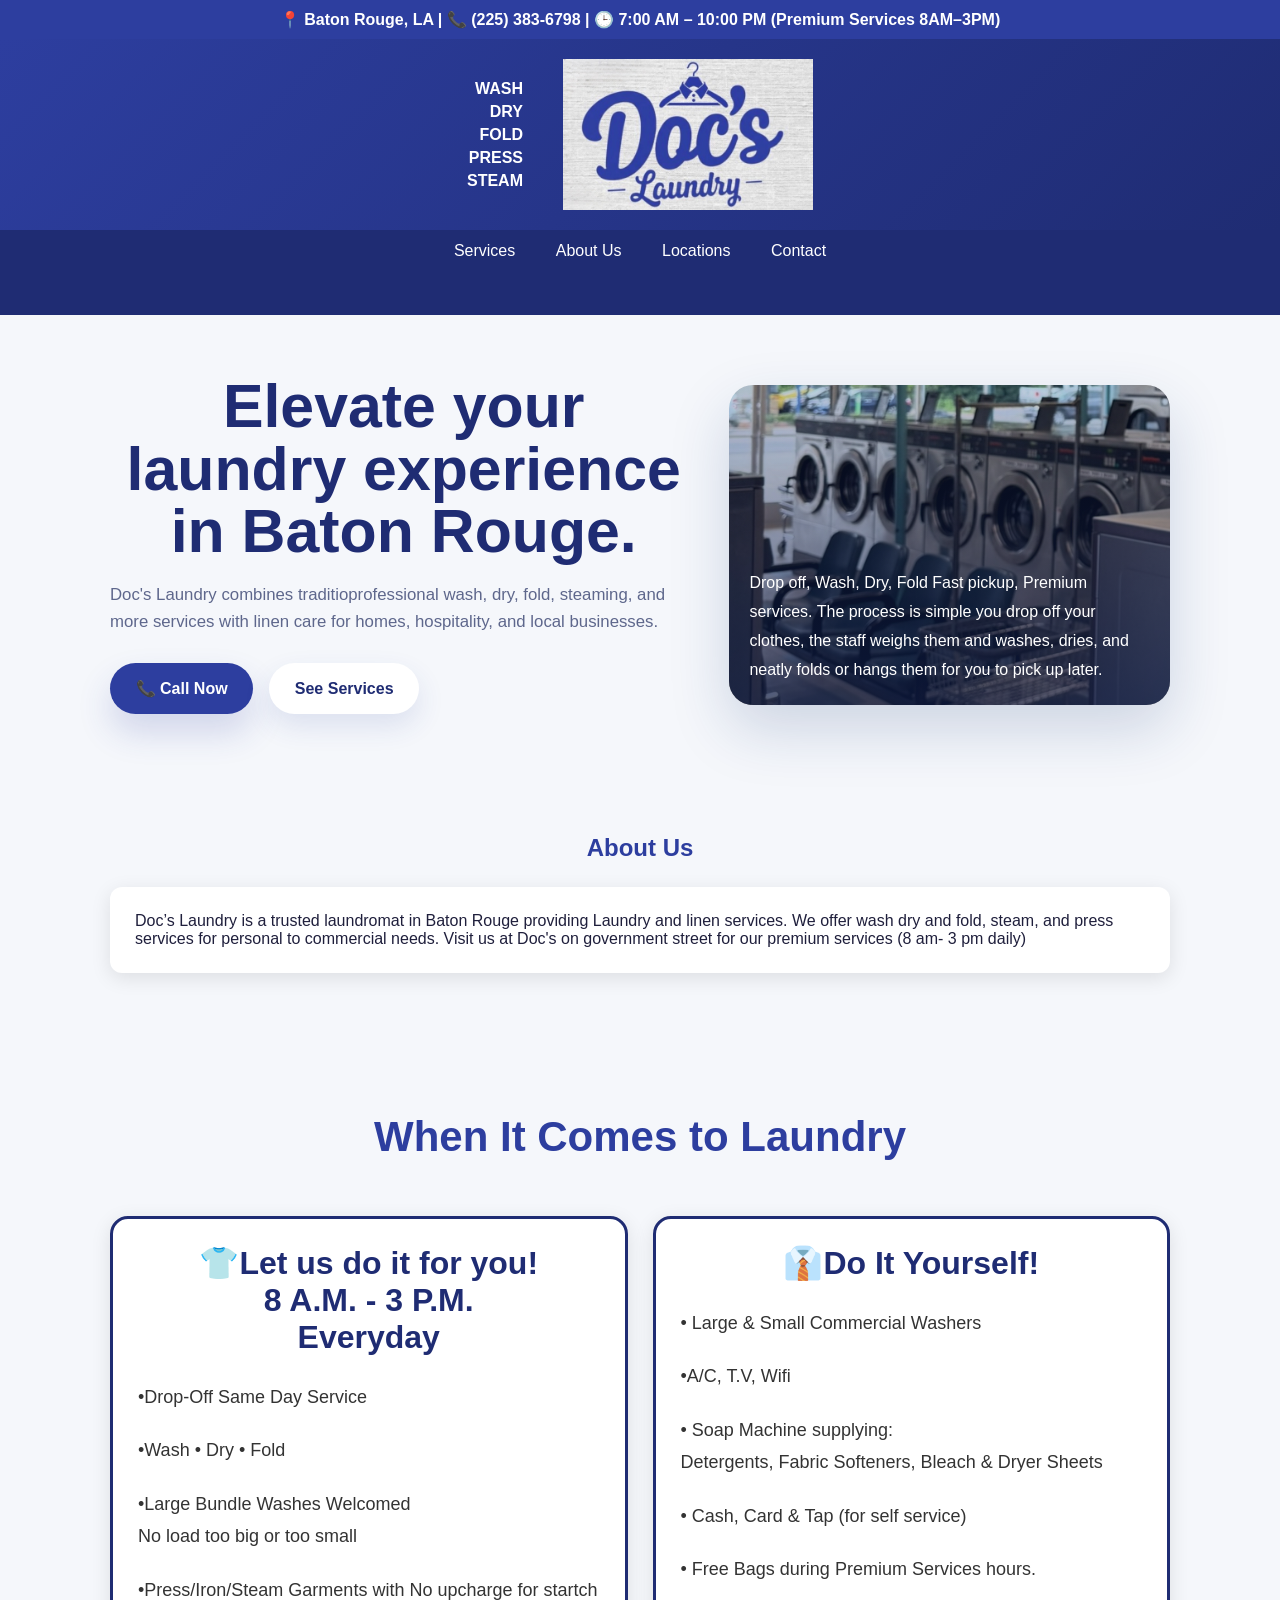
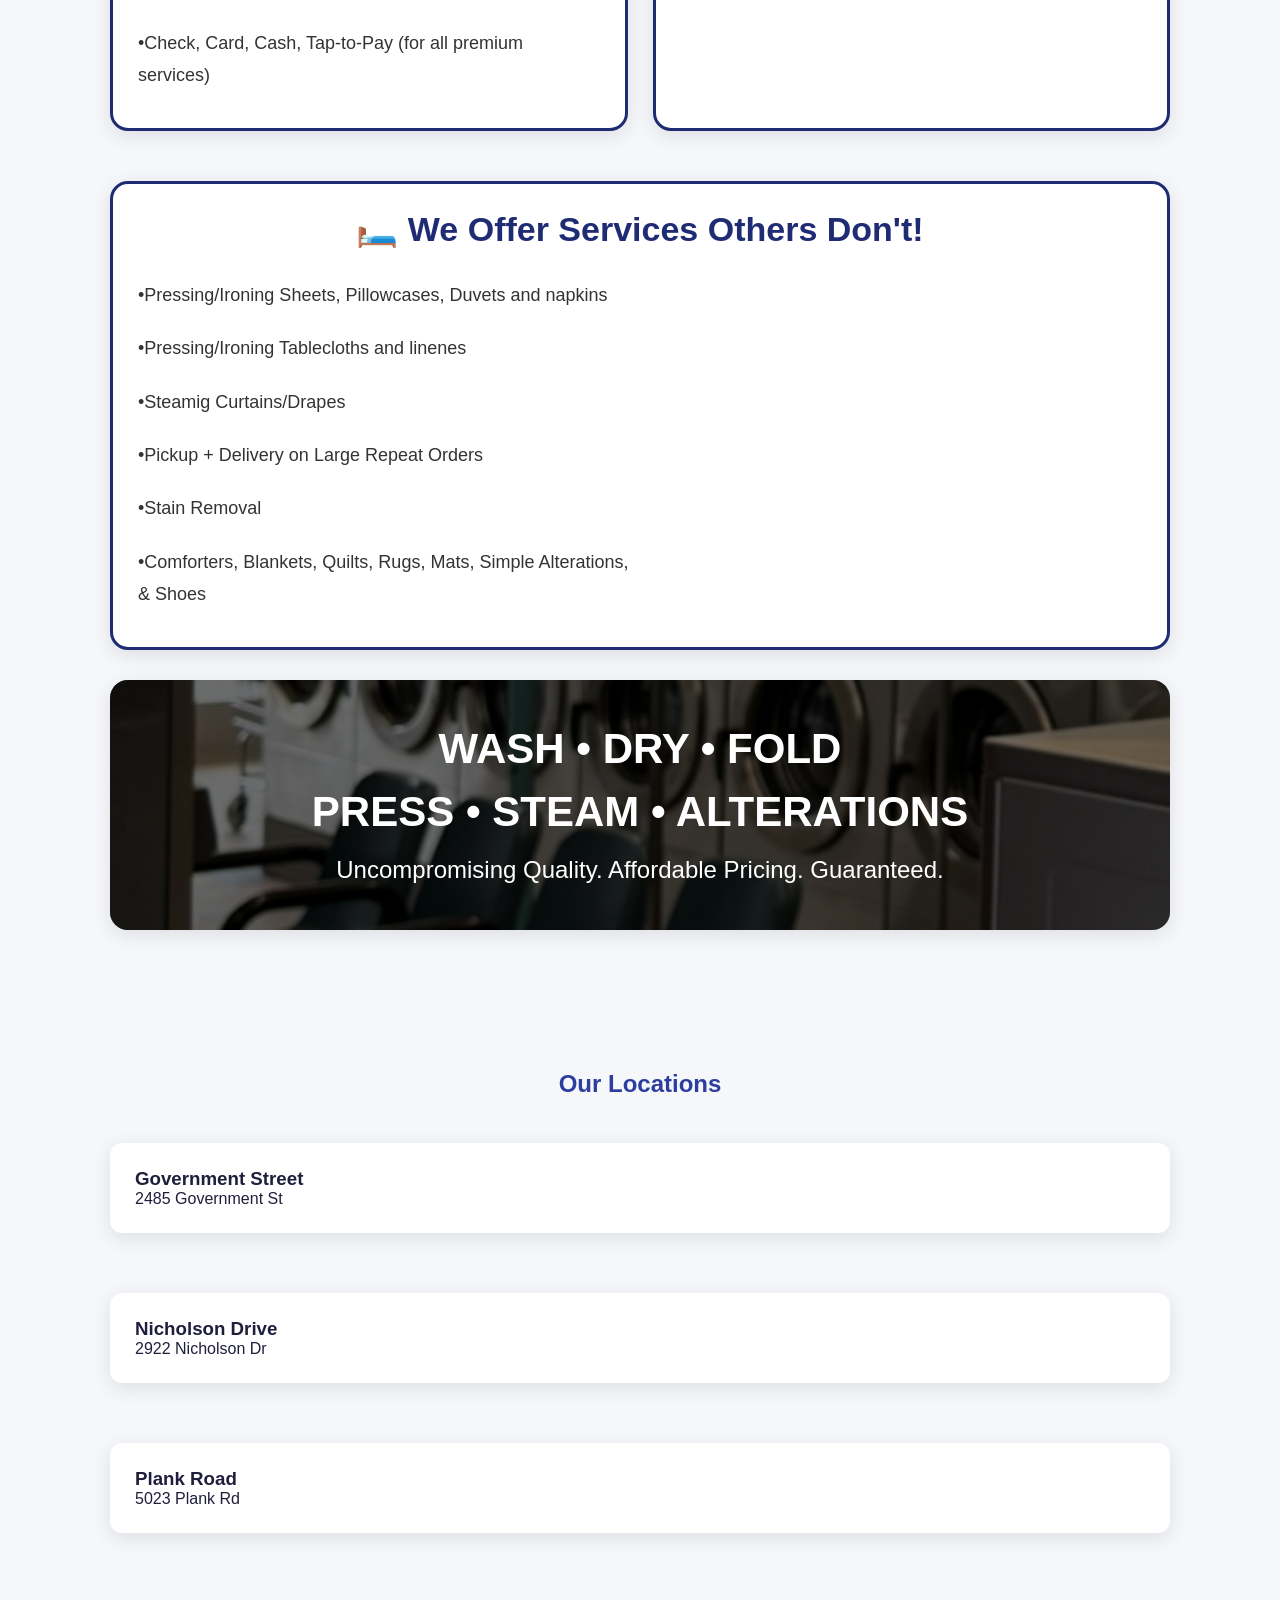
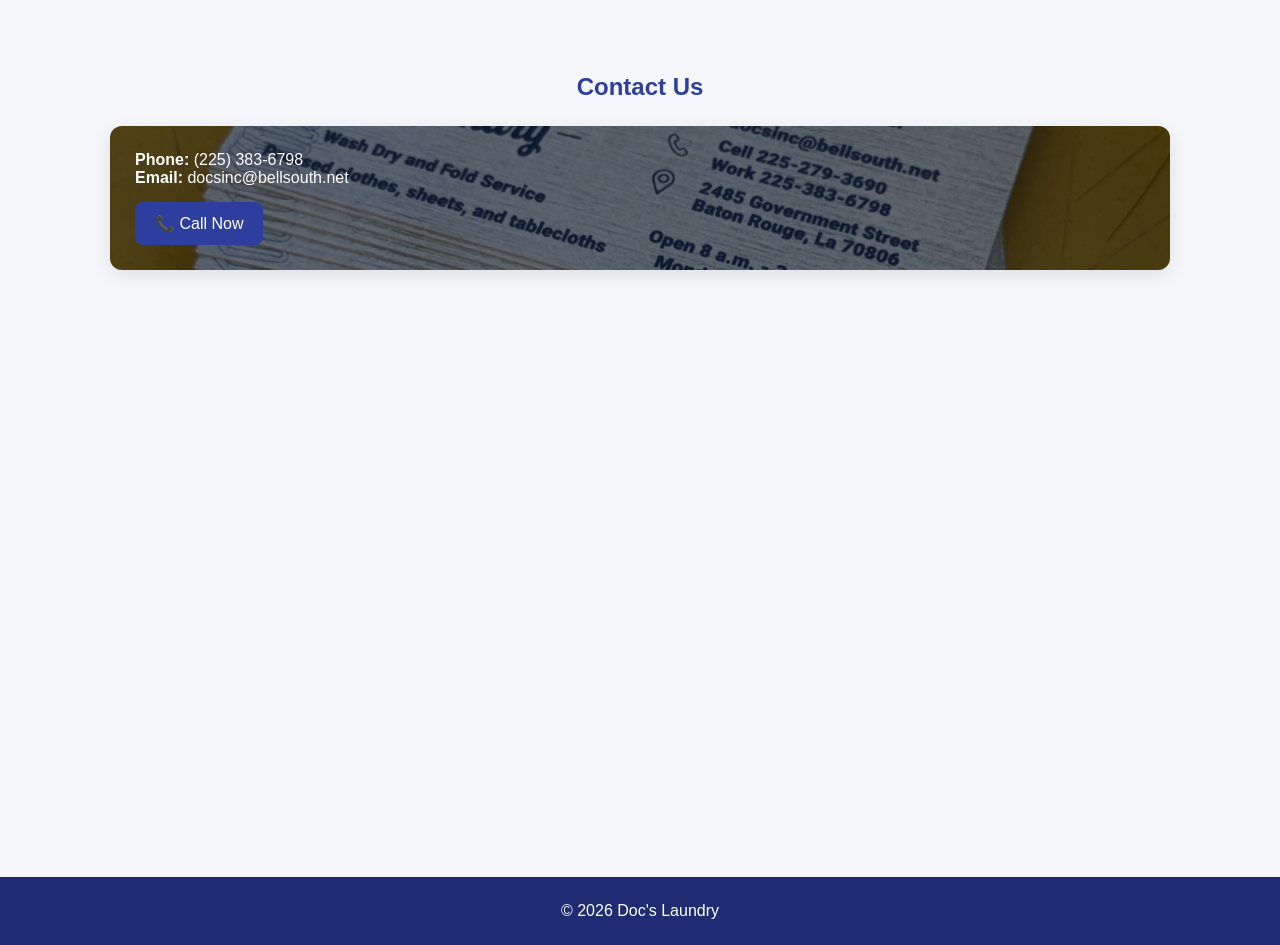
==== index.html @ 3d45435c "Update index.html" ====
<!DOCTYPE html>
<html lang="en">
<head>
<meta charset="UTF-8">
<meta name="viewport" content="width=device-width, initial-scale=1.0">
<title>Doc's Laundry</title>

<style>
* {
    margin: 0;
    padding: 0;
    box-sizing: border-box;
}

body {
    font-family: 'Segoe UI', sans-serif;
    background: #f5f7fb;
    color: #1f1f3c;
}

/* TOP BAR */
.top-bar {
    background: #2d3e9f;
    color: white;
    text-align: center;
    padding: 10px;
    font-weight: bold;
}

/* HEADER */
header {
    background: linear-gradient(135deg, #2d3e9f, #1f2c73);
    padding: 20px;
}

.header-container {
    display: flex;
    align-items: center;
    justify-content: center;
    gap: 40px;
}

.logo {
    max-width: 250px;
}

/* SERVICES LEFT OF LOGO */
.header-services {
    color: white;
    font-weight: bold;
    font-size: 16px;
    text-align: right;
}


.header-services p {
    margin: 5px 0;
}

/* NAV */
nav {
    background: #1f2c73;
    padding: 12px;
    text-align: center;
    position: sticky;
    top: 0;
}

nav a {
    color: white;
    margin: 0 18px;
    text-decoration: none;
}

/* BANNER */
.banner {
    overflow: hidden;
    white-space: nowrap;
    background: #1f2c73;
    color: #ffd700;
    padding: 12px 0;
    font-weight: bold;
}

.banner-track {
    display: inline-block;
    padding-left: 100%;
    animation: scrollBanner 18s linear infinite;
}

@keyframes scrollBanner {
    0% { transform: translateX(0); }
    100% { transform: translateX(-100%); }
}

.hanger {
    margin: 0 15px;
}

/* SECTIONS */
section {
    padding: 60px 20px;
    max-width: 1100px;
    margin: auto;
    width: 100%;
}

h2 {
    text-align: center;
    margin-bottom: 25px;
    color: #2d3e9f;
}

/* CARD */
.card {
    position: relative;
    padding: 25px;
    border-radius: 12px;
    overflow: hidden;
    margin: 20px 0;
    box-shadow: 0 5px 20px rgba(0,0,0,0.1);
}

.card-light {
    background: white;
}

.card-bg {
    background-size: cover;
    background-position: center;
    color: white;
}

.card-bg::before {
    content: "";
    position: absolute;
    inset: 0;
    background: rgba(0,0,0,0.55);
}

.card-content {
    position: relative;
}

/* LIST */
ul {
    list-style: none;
}

ul li {
    padding: 10px 0;
    border-bottom: 1px solid rgba(255,255,255,0.3);
}

/* LOCATIONS */
.locations {
    display: grid;
    gap: 20px;
}

.location-link {
    text-decoration: none;
    color: inherit;
}

.location-link:hover .card {
    transform: scale(1.02);
}

/* BUTTON */
.call-btn {
    display: inline-block;
    background: #2d3e9f;
    color: white;
    padding: 12px 20px;
    margin-top: 15px;
    border-radius: 8px;
    text-decoration: none;
}

/* SCROLL ANIMATION */
.fade {
    opacity: 0;
    transform: translateY(30px);
    transition: all 0.8s ease;
}

.fade.show {
    opacity: 1;
    transform: translateY(0);
}

/* MAP */
iframe {
    width: 100%;
    height: 350px;
    border-radius: 12px;
}

/* FOOTER */
footer {
    background: #1f2c73;
    color: white;
    text-align: center;
    padding: 25px;
}

/* FIX FOR PHONE NUMBER COLOR ON MOBILE */
.top-bar a {
    color: white !important;
    text-decoration: none;
}

/* MOBILE RESPONSIVENESS FIX */
body {
    width: 100%;
    overflow-x: hidden;
}

html {
    width: 100%;
    overflow-x: hidden;
}

/* HERO SECTION STYLES */
.hero-grid {
    display: grid;
    grid-template-columns: 1.2fr 0.9fr;
    align-items: center;
    gap: 2rem;
}

.hero-copy h2 {
    font-size: clamp(2.75rem, 5vw, 3.8rem);
    color: #1f2c73;
    margin-bottom: 1.2rem;
    line-height: 1.03;
}

.hero-copy p {
    color: #5e678c;
    font-size: 1.05rem;
    max-width: 680px;
    line-height: 1.6;
}

.hero-actions {
    display: flex;
    flex-wrap: wrap;
    gap: 1rem;
    margin-top: 1.7rem;
}

.btn-primary,
.btn-secondary {
    display: inline-flex;
    align-items: center;
    justify-content: center;
    border-radius: 999px;
    padding: 1rem 1.6rem;
    text-decoration: none;
    font-weight: 700;
    transition: transform 0.3s ease, background-color 0.3s ease, box-shadow 0.3s ease;
}

.btn-primary {
    background: #2d3e9f;
    color: white;
    box-shadow: 0 18px 34px rgba(45, 62, 159, 0.18);
}

.btn-primary:hover {
    transform: translateY(-1px);
}

.btn-secondary {
    background: white;
    color: #1f2c73;
    box-shadow: 0 12px 28px rgba(45, 62, 159, 0.12);
}

.btn-secondary:hover {
    transform: translateY(-1px);
}

.hero-visual {
    position: relative;
    min-height: 320px;
    border-radius: 24px;
    overflow: hidden;
    background-image: url('laundry.jpeg');
    background-size: cover;
    background-position: center;
    box-shadow: 0 24px 60px rgba(24, 54, 118, 0.18);
}

.hero-visual::after {
    content: '';
    position: absolute;
    inset: 0;
    background: linear-gradient(180deg, rgba(25, 43, 103, 0.22), rgba(15, 30, 74, 0.72));
}

.hero-visual p {
    position: absolute;
    left: 1.25rem;
    right: 1.25rem;
    bottom: 1.25rem;
    color: white;
    z-index: 1;
    font-size: 1rem;
    line-height: 1.8;
}

@media (max-width: 900px) {
    .hero-grid {
        grid-template-columns: 1fr;
    }
}
</style>
</head>

<body>

<div class="top-bar">
📍 Baton Rouge, LA | 📞 (225) 383-6798 | 🕒 7:00 AM – 10:00 PM (Premium Services 8AM–3PM)
</div>

<header>
    <div class="header-container">
        
        <div class="header-services">
            <p>WASH</p>
            <p>DRY</p>
            <p>FOLD</p>
            <p>PRESS</p>
            <p>STEAM</p>
            
        </div>

        <img src="IMG_0883.jpeg" class="logo">

    </div>
</header>

<nav>
    
    <a href="services.html">Services</a>
    <a href="#about">About Us</a>
    <a href="#locations">Locations</a>
    <a href="#contact">Contact</a>
</nav>

<div class="banner">
    <div class="banner-track">
        WASH <span class="hanger">👕</span>
        DRY <span class="hanger">👕</span>
        FOLD <span class="hanger">👕</span>
        PRESS <span class="hanger">👕</span>
        STEAM <span class="hanger">👕</span>
	ALTERATIONS <span class="hanger">👕</span>

        
    </div>
</div>

<section class="fade" style="padding: 60px 20px; max-width: 1100px; margin: auto; width: 100%;">
    <div class="hero-grid">
        <div class="hero-copy">
            <h2>Elevate your laundry experience in Baton Rouge.</h2>
            <p>Doc's Laundry combines traditioprofessional wash, dry, fold, steaming, and more services with linen care for homes, hospitality, and local businesses.</p>
            <div class="hero-actions">
                <a class="btn-primary" href="tel:12253836798">📞 Call Now</a>
                <a class="btn-secondary" href="#services">See Services</a>
            </div>
        </div>
        <div class="hero-visual">
            <p>Drop off, Wash, Dry, Fold Fast pickup, Premium services. The process is simple you drop off your clothes, the staff weighs them and washes, dries, and neatly folds or hangs them for you to pick up later.  </p>
        </div>
    </div>
</section>

<section id="about" class="fade">
    <h2>About Us</h2>
    <div class="card card-light">
        <p>
            Doc’s Laundry is a trusted laundromat in Baton Rouge providing Laundry and linen services.
            We offer wash dry and fold, steam, and press services for personal to commercial needs. Visit us at Doc's on government street for our premium services (8 am- 3 pm daily)
	
        </p>
    </div>
</section>
<section id="services" class="fade">
    <h2 style="font-size:42px;">
        When It  Comes to Laundry
    </h2>

    <div style="
        display:grid;
        grid-template-columns:repeat(auto-fit,minmax(450px,1fr));
        gap:25px;
        margin-top:35px;
    ">

        <!-- WASH & FOLD -->

        <div class="card card-light" style="
            border:3px solid #1f2c73;
            border-radius:18px;
        ">
            <h3 style="
                color:#1f2c73;
                font-size:32px;
                margin-bottom:15px;
            ">
               <center>👕Let us do it for you!  <br>
<center> 8 A.M. - 3 P.M. <br> Everyday 
            </h3>
            <ul style="
                list-style:none;
                color:#333;
                font-size:18px;
                line-height:1.8;
            "> 	
<li>•Drop-Off Same Day Service </li>
<li>•Wash • Dry • Fold</li>
<li>•Large Bundle Washes Welcomed<br> No load too big or too small</li>           
               
                <li>•Press/Iron/Steam Garments with No upcharge for startch</li><li>•Check, Card, Cash, Tap-to-Pay (for all premium services)</li>
           </ul>
        </div>

        <!-- Self-Service -->

        <div class="card card-light" style="
            border:3px solid #1f2c73;
            border-radius:18px;
        ">
            <h3 style="
                color:#1f2c73;
                font-size:32px;
                margin-bottom:15px;
            ">
                 <center> 👔Do It Yourself!
             </h3>

            <ul style="
                list-style:none;
                color:#333;
                font-size:18px;
                line-height:1.8;
            ">                <li>• Large & Small Commercial Washers</li>
                <li>•A/C, T.V, Wifi </li>
                <li>• Soap Machine supplying:<br> Detergents, Fabric Softeners, Bleach & Dryer Sheets</li>
                <li>• Cash, Card & Tap (for self service)</li>
                <li>• Free Bags during Premium Services hours.</li>


            </ul>
        </div>

    </div>

    <!--Press Steam -->

    <div class="card card-light" style="
        margin-top:30px;
        border:3px solid #1f2c73;
        border-radius:18px;
    ">

        <h3 style="
            color:#1f2c73;
            font-size:34px;
            margin-bottom:20px;
        ">
            <center>🛏️ We Offer Services Others Don't!
        </h3>
	    <div style="
            display:grid;
            grid-template-columns:repeat(auto-fit,minmax(300px,1fr));
            gap:20px;
        ">

            <ul style="
                list-style:none;
                color:#333;
                font-size:18px;
                line-height:1.8;
            ">
<li>•Pressing/Ironing Sheets, Pillowcases, Duvets and napkins</li>
                <li>•Pressing/Ironing Tablecloths and linenes</li>
                <li>•Steamig Curtains/Drapes</li>

		<li>•Pickup + Delivery on Large Repeat Orders</li>
                <li>•Stain Removal</li>
                <li>•Comforters, Blankets, Quilts, Rugs, Mats, Simple Alterations, & Shoes</li>
                </ul>

            <ul style="
                list-style:none;
                color:#333;
                font-size:18px;
                line-height:1.8;
            ">
                            </ul>

        </div>
    </div>


    

    <!-- EXTRA SERVICES -->

    <div class="card card-bg"
         style="
         background-image:url('laundry.jpeg');
         margin-top:30px;
         border-radius:18px;
         min-height:250px;
         display:flex;
         align-items:center;
         justify-content:center;
         ">

        <div class="card-content" style="
            text-align:center;
            max-width:800px;
        ">
            <h3 style="
                font-size:42px;
                margin-bottom:15px;
            ">
                WASH • DRY • FOLD
            </h3>

            <h3 style="
                font-size:42px;
                margin-bottom:15px;
            ">
                PRESS • STEAM • ALTERATIONS
            </h3>

            <p style="
                font-size:24px;
                margin-top:20px;
            ">
                Uncompromising Quality. Affordable Pricing. Guaranteed.
            </p>
        </div>
</section>


<section id="locations" class="fade">
    <h2>Our Locations</h2>
    <div class="locations">

        <a href="https://www.google.com/maps?q=2485+Government+St+Baton+Rouge" target="_blank" class="location-link">
            <div class="card card-light">
                <h3>Government Street</h3>
                <p>2485 Government St</p>
            </div>
        </a>

        <a href="https://www.google.com/maps?q=2922+Nicholson+Dr+Baton+Rouge" target="_blank" class="location-link">
            <div class="card card-light">
                <h3>Nicholson Drive</h3>
                <p>2922 Nicholson Dr</p>
            </div>
        </a>

        <a href="https://www.google.com/maps?q=5023+Plank+Rd+Baton+Rouge" target="_blank" class="location-link">
            <div class="card card-light">
                <h3>Plank Road</h3>
                <p>5023 Plank Rd</p>
            </div>
        </a>

    </div>
</section>

<section id="contact" class="fade">
    <h2>Contact Us</h2>
    <div class="card card-bg" style="background-image:url('cards.jpeg')">
        <div class="card-content">
            <p><strong>Phone:</strong> (225) 383-6798</p>
            <p><strong>Email:</strong> docsinc@bellsouth.net</p>

            <a href="tel:12253836798" class="call-btn">📞 Call Now</a>
        </div>
    </div>
</section>

<section class="fade">
    <h2>Find Us</h2>
    <iframe src="https://www.google.com/maps?q=2485+Government+St,+Baton+Rouge,+LA&output=embed"></iframe>
</section>

<footer>
    <p>© 2026 Doc's Laundry</p>
</footer>

<script>
const faders = document.querySelectorAll('.fade');

window.addEventListener('scroll', () => {
    faders.forEach(el => {
        const top = el.getBoundingClientRect().top;
        if (top < window.innerHeight - 100) {
            el.classList.add('show');
        }
    });
});
</script>

</body>
</html>
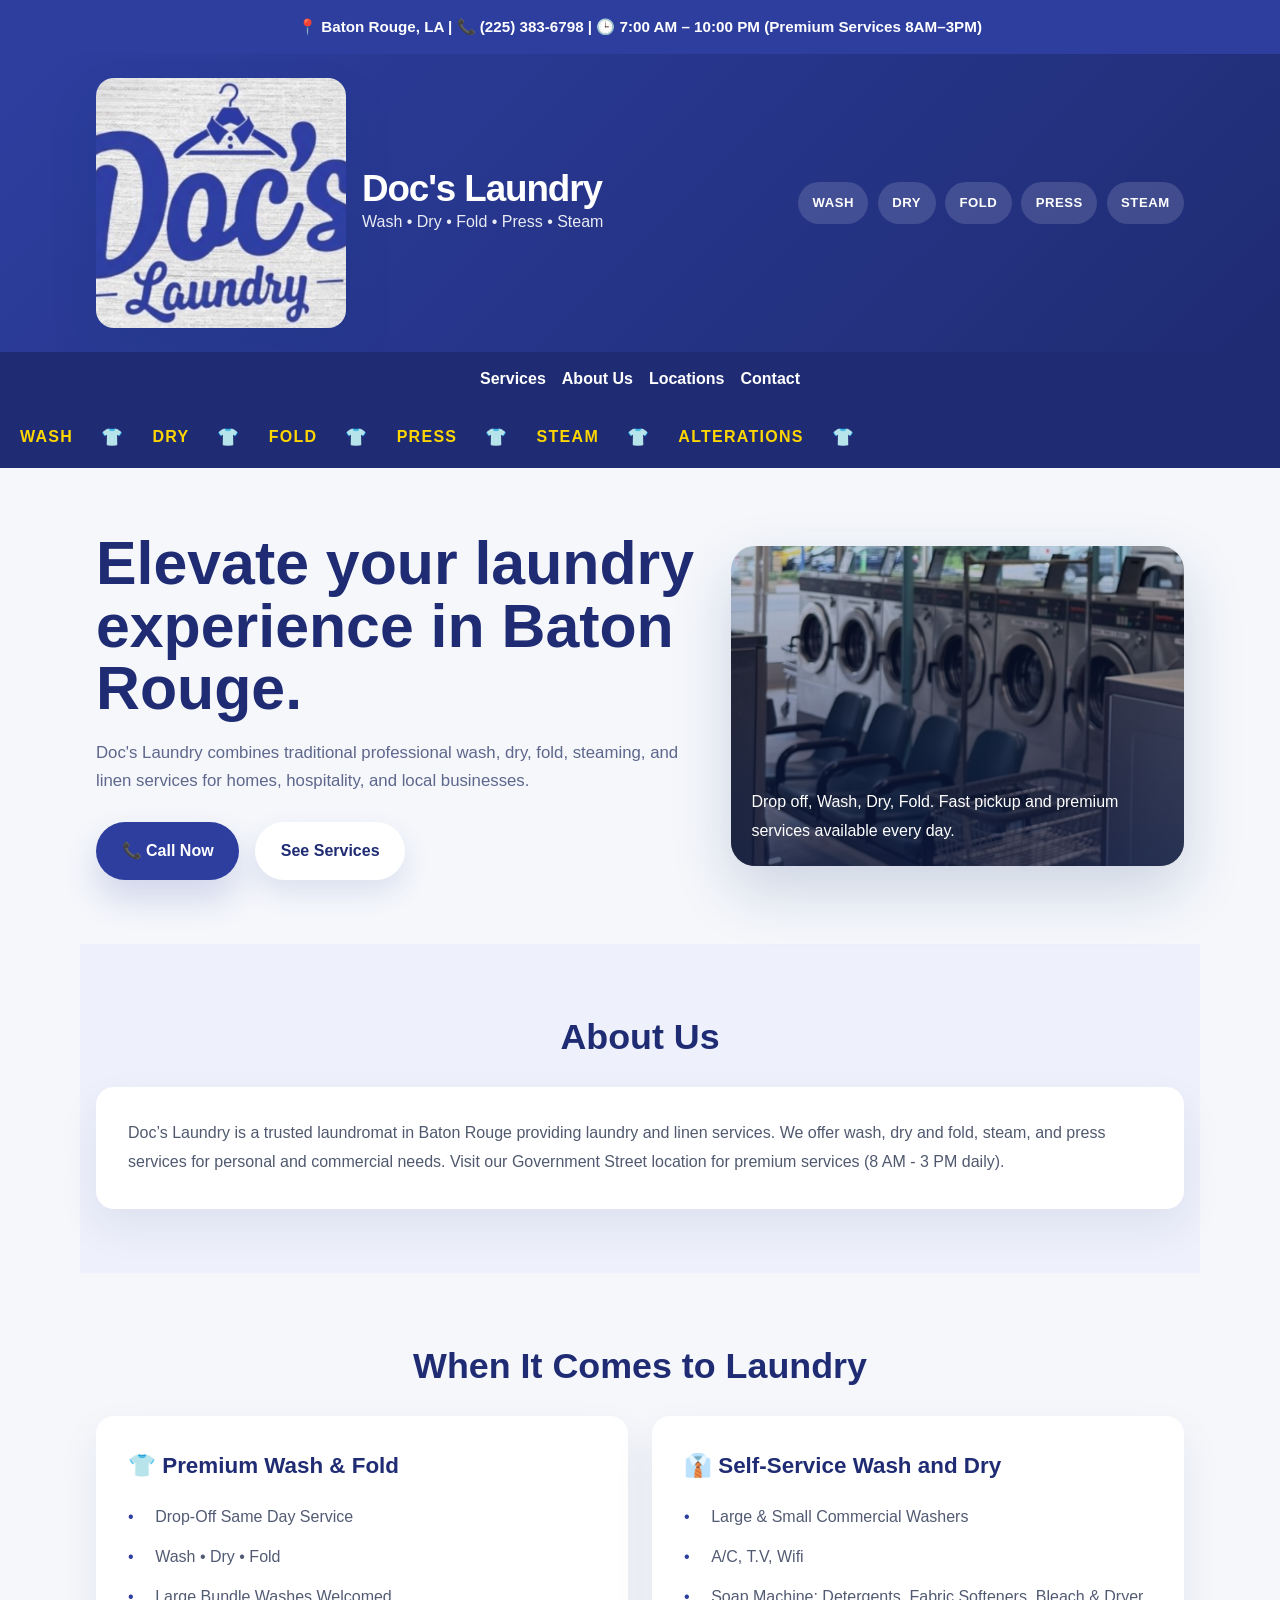
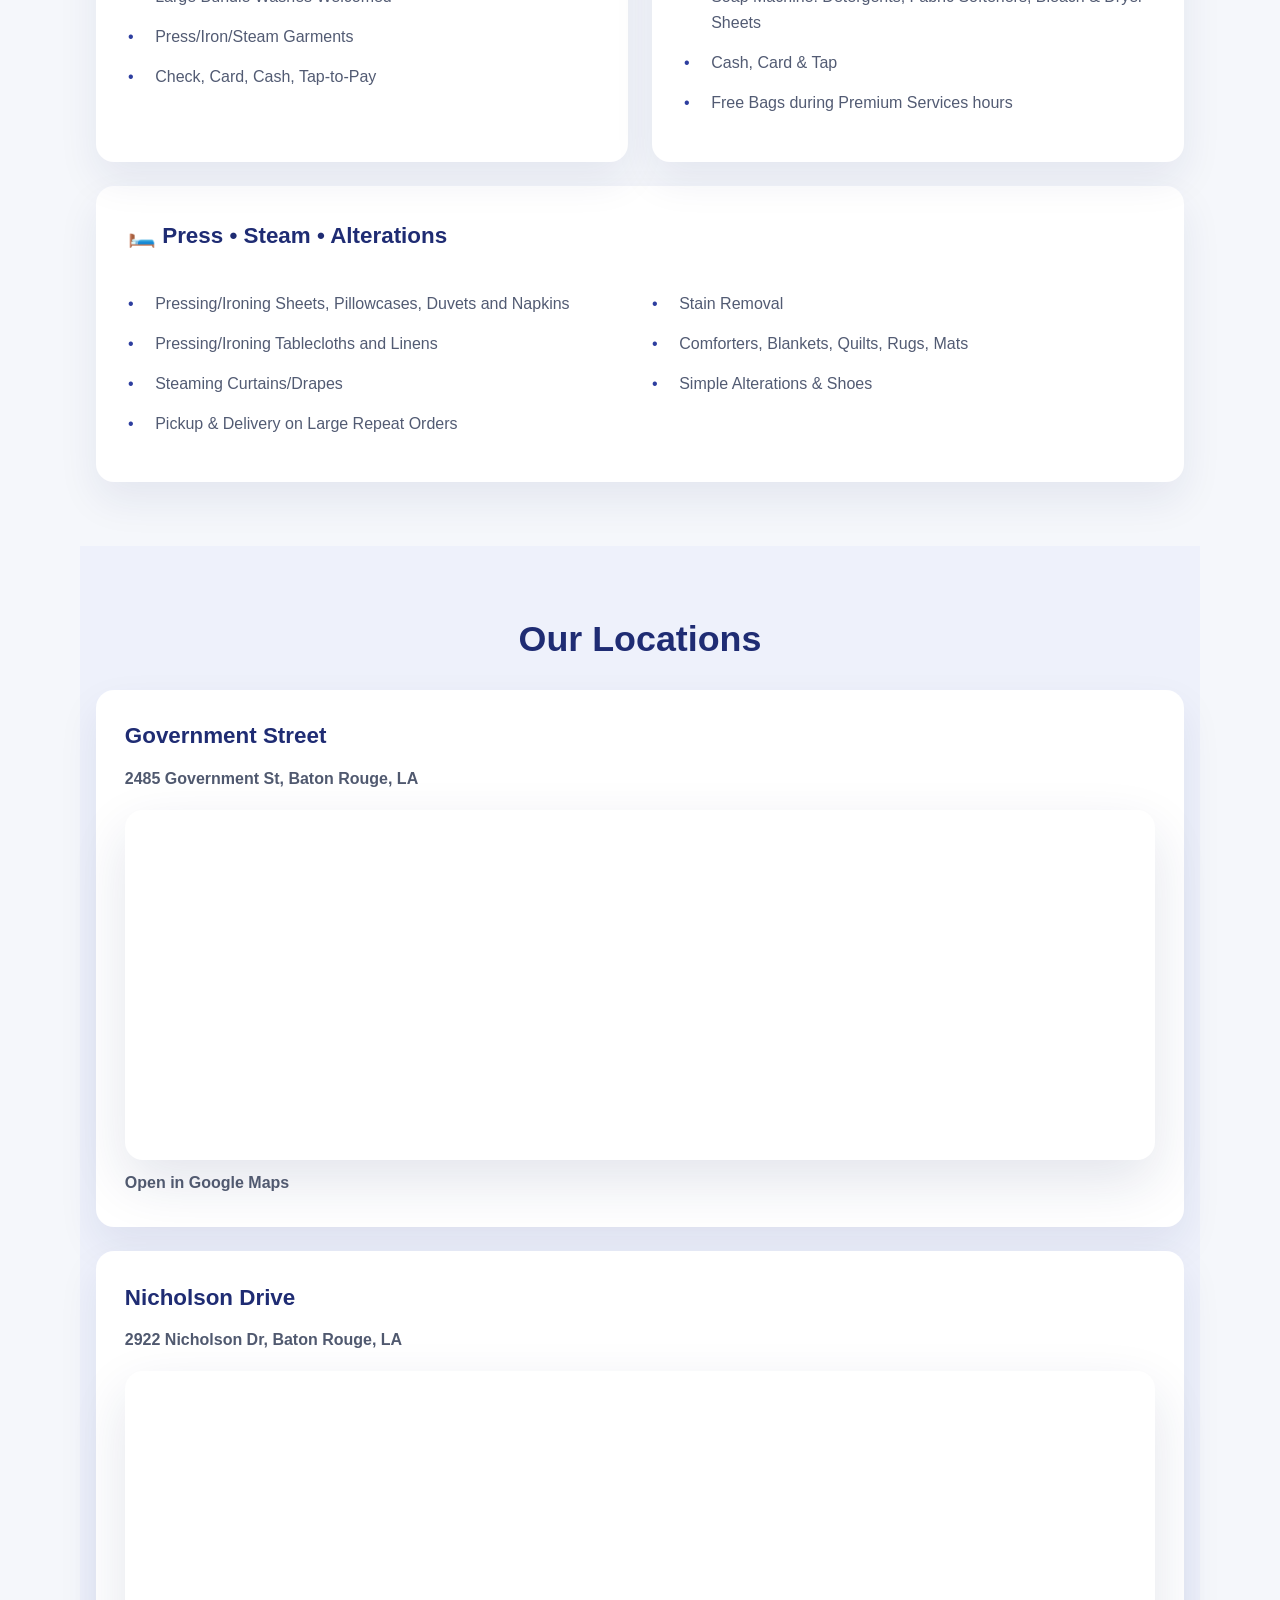
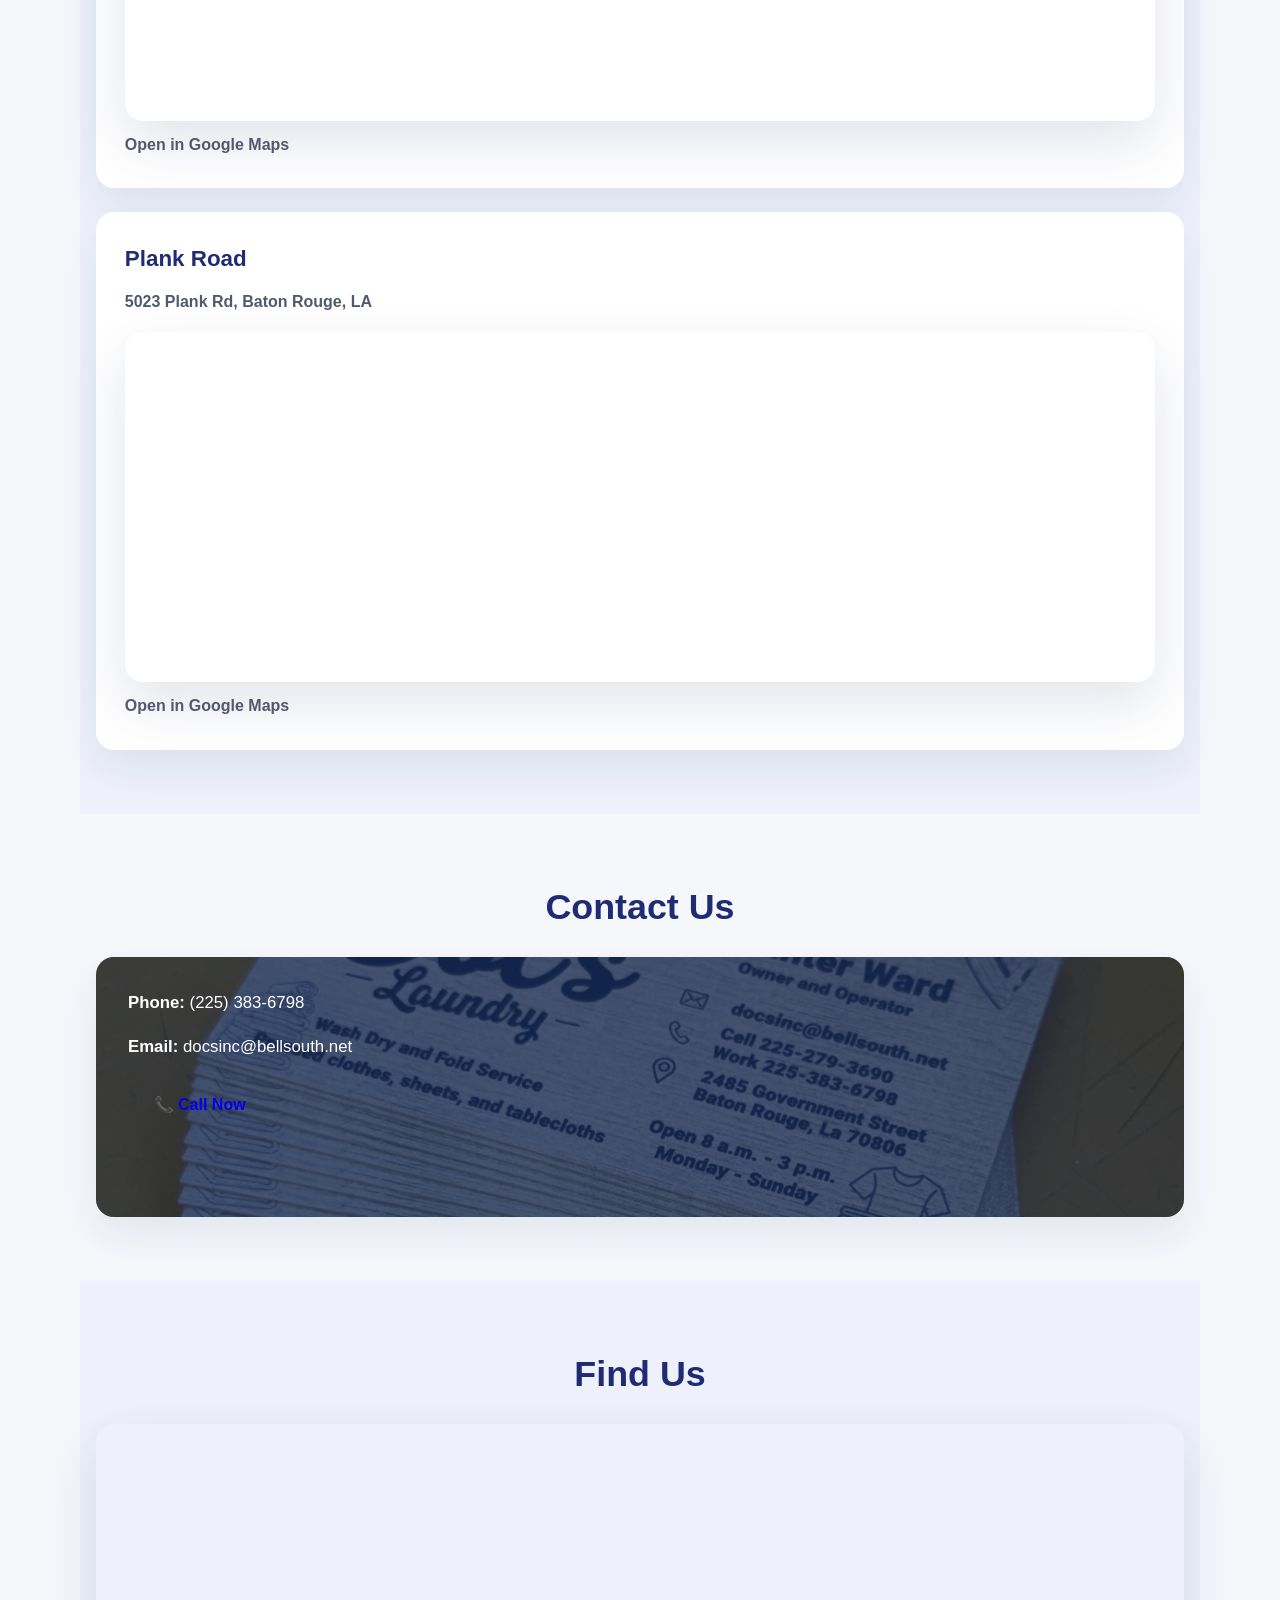
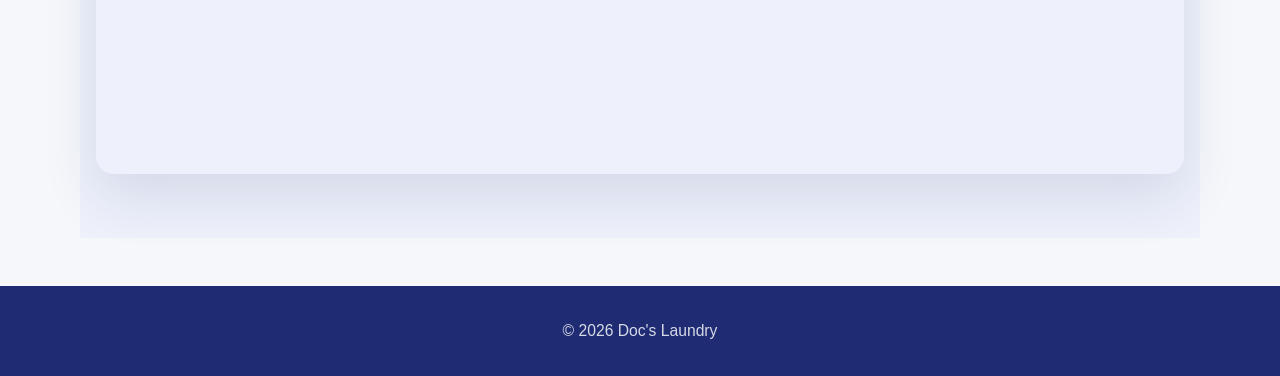
==== commit 525254c2: "Update index.html: unify with styles.css, remove fade-on-scroll animation, add embedded maps for eac" ====
--- a/index.html
+++ b/index.html
@@ -1,618 +1,186 @@
-<!DOCTYPE html>
-<html lang="en">
-<head>
-<meta charset="UTF-8">
-<meta name="viewport" content="width=device-width, initial-scale=1.0">
-<title>Doc's Laundry</title>
-
-<style>
-* {
-    margin: 0;
-    padding: 0;
-    box-sizing: border-box;
-}
-
-body {
-    font-family: 'Segoe UI', sans-serif;
-    background: #f5f7fb;
-    color: #1f1f3c;
-}
-
-/* TOP BAR */
-.top-bar {
-    background: #2d3e9f;
-    color: white;
-    text-align: center;
-    padding: 10px;
-    font-weight: bold;
-}
-
-/* HEADER */
-header {
-    background: linear-gradient(135deg, #2d3e9f, #1f2c73);
-    padding: 20px;
-}
-
-.header-container {
-    display: flex;
-    align-items: center;
-    justify-content: center;
-    gap: 40px;
-}
-
-.logo {
-    max-width: 250px;
-}
-
-/* SERVICES LEFT OF LOGO */
-.header-services {
-    color: white;
-    font-weight: bold;
-    font-size: 16px;
-    text-align: right;
-}
-
-
-.header-services p {
-    margin: 5px 0;
-}
-
-/* NAV */
-nav {
-    background: #1f2c73;
-    padding: 12px;
-    text-align: center;
-    position: sticky;
-    top: 0;
-}
-
-nav a {
-    color: white;
-    margin: 0 18px;
-    text-decoration: none;
-}
-
-/* BANNER */
-.banner {
-    overflow: hidden;
-    white-space: nowrap;
-    background: #1f2c73;
-    color: #ffd700;
-    padding: 12px 0;
-    font-weight: bold;
-}
-
-.banner-track {
-    display: inline-block;
-    padding-left: 100%;
-    animation: scrollBanner 18s linear infinite;
-}
-
-@keyframes scrollBanner {
-    0% { transform: translateX(0); }
-    100% { transform: translateX(-100%); }
-}
-
-.hanger {
-    margin: 0 15px;
-}
-
-/* SECTIONS */
-section {
-    padding: 60px 20px;
-    max-width: 1100px;
-    margin: auto;
-    width: 100%;
-}
-
-h2 {
-    text-align: center;
-    margin-bottom: 25px;
-    color: #2d3e9f;
-}
-
-/* CARD */
-.card {
-    position: relative;
-    padding: 25px;
-    border-radius: 12px;
-    overflow: hidden;
-    margin: 20px 0;
-    box-shadow: 0 5px 20px rgba(0,0,0,0.1);
-}
-
-.card-light {
-    background: white;
-}
-
-.card-bg {
-    background-size: cover;
-    background-position: center;
-    color: white;
-}
-
-.card-bg::before {
-    content: "";
-    position: absolute;
-    inset: 0;
-    background: rgba(0,0,0,0.55);
-}
-
-.card-content {
-    position: relative;
-}
-
-/* LIST */
-ul {
-    list-style: none;
-}
-
-ul li {
-    padding: 10px 0;
-    border-bottom: 1px solid rgba(255,255,255,0.3);
-}
-
-/* LOCATIONS */
-.locations {
-    display: grid;
-    gap: 20px;
-}
-
-.location-link {
-    text-decoration: none;
-    color: inherit;
-}
-
-.location-link:hover .card {
-    transform: scale(1.02);
-}
-
-/* BUTTON */
-.call-btn {
-    display: inline-block;
-    background: #2d3e9f;
-    color: white;
-    padding: 12px 20px;
-    margin-top: 15px;
-    border-radius: 8px;
-    text-decoration: none;
-}
-
-/* SCROLL ANIMATION */
-.fade {
-    opacity: 0;
-    transform: translateY(30px);
-    transition: all 0.8s ease;
-}
-
-.fade.show {
-    opacity: 1;
-    transform: translateY(0);
-}
-
-/* MAP */
-iframe {
-    width: 100%;
-    height: 350px;
-    border-radius: 12px;
-}
-
-/* FOOTER */
-footer {
-    background: #1f2c73;
-    color: white;
-    text-align: center;
-    padding: 25px;
-}
-
-/* FIX FOR PHONE NUMBER COLOR ON MOBILE */
-.top-bar a {
-    color: white !important;
-    text-decoration: none;
-}
-
-/* MOBILE RESPONSIVENESS FIX */
-body {
-    width: 100%;
-    overflow-x: hidden;
-}
-
-html {
-    width: 100%;
-    overflow-x: hidden;
-}
-
-/* HERO SECTION STYLES */
-.hero-grid {
-    display: grid;
-    grid-template-columns: 1.2fr 0.9fr;
-    align-items: center;
-    gap: 2rem;
-}
-
-.hero-copy h2 {
-    font-size: clamp(2.75rem, 5vw, 3.8rem);
-    color: #1f2c73;
-    margin-bottom: 1.2rem;
-    line-height: 1.03;
-}
-
-.hero-copy p {
-    color: #5e678c;
-    font-size: 1.05rem;
-    max-width: 680px;
-    line-height: 1.6;
-}
-
-.hero-actions {
-    display: flex;
-    flex-wrap: wrap;
-    gap: 1rem;
-    margin-top: 1.7rem;
-}
-
-.btn-primary,
-.btn-secondary {
-    display: inline-flex;
-    align-items: center;
-    justify-content: center;
-    border-radius: 999px;
-    padding: 1rem 1.6rem;
-    text-decoration: none;
-    font-weight: 700;
-    transition: transform 0.3s ease, background-color 0.3s ease, box-shadow 0.3s ease;
-}
-
-.btn-primary {
-    background: #2d3e9f;
-    color: white;
-    box-shadow: 0 18px 34px rgba(45, 62, 159, 0.18);
-}
-
-.btn-primary:hover {
-    transform: translateY(-1px);
-}
-
-.btn-secondary {
-    background: white;
-    color: #1f2c73;
-    box-shadow: 0 12px 28px rgba(45, 62, 159, 0.12);
-}
-
-.btn-secondary:hover {
-    transform: translateY(-1px);
-}
-
-.hero-visual {
-    position: relative;
-    min-height: 320px;
-    border-radius: 24px;
-    overflow: hidden;
-    background-image: url('laundry.jpeg');
-    background-size: cover;
-    background-position: center;
-    box-shadow: 0 24px 60px rgba(24, 54, 118, 0.18);
-}
-
-.hero-visual::after {
-    content: '';
-    position: absolute;
-    inset: 0;
-    background: linear-gradient(180deg, rgba(25, 43, 103, 0.22), rgba(15, 30, 74, 0.72));
-}
-
-.hero-visual p {
-    position: absolute;
-    left: 1.25rem;
-    right: 1.25rem;
-    bottom: 1.25rem;
-    color: white;
-    z-index: 1;
-    font-size: 1rem;
-    line-height: 1.8;
-}
-
-@media (max-width: 900px) {
-    .hero-grid {
-        grid-template-columns: 1fr;
-    }
-}
-</style>
-</head>
-
-<body>
-
-<div class="top-bar">
-📍 Baton Rouge, LA | 📞 (225) 383-6798 | 🕒 7:00 AM – 10:00 PM (Premium Services 8AM–3PM)
-</div>
-
-<header>
-    <div class="header-container">
-        
-        <div class="header-services">
-            <p>WASH</p>
-            <p>DRY</p>
-            <p>FOLD</p>
-            <p>PRESS</p>
-            <p>STEAM</p>
-            
-        </div>
-
-        <img src="IMG_0883.jpeg" class="logo">
-
-    </div>
-</header>
-
-<nav>
-    
-    <a href="services.html">Services</a>
-    <a href="#about">About Us</a>
-    <a href="#locations">Locations</a>
-    <a href="#contact">Contact</a>
-</nav>
-
-<div class="banner">
-    <div class="banner-track">
-        WASH <span class="hanger">👕</span>
-        DRY <span class="hanger">👕</span>
-        FOLD <span class="hanger">👕</span>
-        PRESS <span class="hanger">👕</span>
-        STEAM <span class="hanger">👕</span>
-	ALTERATIONS <span class="hanger">👕</span>
-
-        
-    </div>
-</div>
-
-<section class="fade" style="padding: 60px 20px; max-width: 1100px; margin: auto; width: 100%;">
-    <div class="hero-grid">
-        <div class="hero-copy">
-            <h2>Elevate your laundry experience in Baton Rouge.</h2>
-            <p>Doc's Laundry combines traditioprofessional wash, dry, fold, steaming, and more services with linen care for homes, hospitality, and local businesses.</p>
-            <div class="hero-actions">
-                <a class="btn-primary" href="tel:12253836798">📞 Call Now</a>
-                <a class="btn-secondary" href="#services">See Services</a>
-            </div>
-        </div>
-        <div class="hero-visual">
-            <p>Drop off, Wash, Dry, Fold Fast pickup, Premium services. The process is simple you drop off your clothes, the staff weighs them and washes, dries, and neatly folds or hangs them for you to pick up later.  </p>
-        </div>
-    </div>
-</section>
-
-<section id="about" class="fade">
-    <h2>About Us</h2>
-    <div class="card card-light">
-        <p>
-            Doc’s Laundry is a trusted laundromat in Baton Rouge providing Laundry and linen services.
-            We offer wash dry and fold, steam, and press services for personal to commercial needs. Visit us at Doc's on government street for our premium services (8 am- 3 pm daily)
-	
-        </p>
-    </div>
-</section>
-<section id="services" class="fade">
-    <h2 style="font-size:42px;">
-        When It  Comes to Laundry
-    </h2>
-
-    <div style="
-        display:grid;
-        grid-template-columns:repeat(auto-fit,minmax(450px,1fr));
-        gap:25px;
-        margin-top:35px;
-    ">
-
-        <!-- WASH & FOLD -->
-
-        <div class="card card-light" style="
-            border:3px solid #1f2c73;
-            border-radius:18px;
-        ">
-            <h3 style="
-                color:#1f2c73;
-                font-size:32px;
-                margin-bottom:15px;
-            ">
-               <center>👕Let us do it for you!  <br>
-<center> 8 A.M. - 3 P.M. <br> Everyday 
-            </h3>
-            <ul style="
-                list-style:none;
-                color:#333;
-                font-size:18px;
-                line-height:1.8;
-            "> 	
-<li>•Drop-Off Same Day Service </li>
-<li>•Wash • Dry • Fold</li>
-<li>•Large Bundle Washes Welcomed<br> No load too big or too small</li>           
-               
-                <li>•Press/Iron/Steam Garments with No upcharge for startch</li><li>•Check, Card, Cash, Tap-to-Pay (for all premium services)</li>
-           </ul>
-        </div>
-
-        <!-- Self-Service -->
-
-        <div class="card card-light" style="
-            border:3px solid #1f2c73;
-            border-radius:18px;
-        ">
-            <h3 style="
-                color:#1f2c73;
-                font-size:32px;
-                margin-bottom:15px;
-            ">
-                 <center> 👔Do It Yourself!
-             </h3>
-
-            <ul style="
-                list-style:none;
-                color:#333;
-                font-size:18px;
-                line-height:1.8;
-            ">                <li>• Large & Small Commercial Washers</li>
-                <li>•A/C, T.V, Wifi </li>
-                <li>• Soap Machine supplying:<br> Detergents, Fabric Softeners, Bleach & Dryer Sheets</li>
-                <li>• Cash, Card & Tap (for self service)</li>
-                <li>• Free Bags during Premium Services hours.</li>
-
-
-            </ul>
-        </div>
-
-    </div>
-
-    <!--Press Steam -->
-
-    <div class="card card-light" style="
-        margin-top:30px;
-        border:3px solid #1f2c73;
-        border-radius:18px;
-    ">
-
-        <h3 style="
-            color:#1f2c73;
-            font-size:34px;
-            margin-bottom:20px;
-        ">
-            <center>🛏️ We Offer Services Others Don't!
-        </h3>
-	    <div style="
-            display:grid;
-            grid-template-columns:repeat(auto-fit,minmax(300px,1fr));
-            gap:20px;
-        ">
-
-            <ul style="
-                list-style:none;
-                color:#333;
-                font-size:18px;
-                line-height:1.8;
-            ">
-<li>•Pressing/Ironing Sheets, Pillowcases, Duvets and napkins</li>
-                <li>•Pressing/Ironing Tablecloths and linenes</li>
-                <li>•Steamig Curtains/Drapes</li>
-
-		<li>•Pickup + Delivery on Large Repeat Orders</li>
-                <li>•Stain Removal</li>
-                <li>•Comforters, Blankets, Quilts, Rugs, Mats, Simple Alterations, & Shoes</li>
-                </ul>
-
-            <ul style="
-                list-style:none;
-                color:#333;
-                font-size:18px;
-                line-height:1.8;
-            ">
-                            </ul>
-
-        </div>
-    </div>
-
-
-    
-
-    <!-- EXTRA SERVICES -->
-
-    <div class="card card-bg"
-         style="
-         background-image:url('laundry.jpeg');
-         margin-top:30px;
-         border-radius:18px;
-         min-height:250px;
-         display:flex;
-         align-items:center;
-         justify-content:center;
-         ">
-
-        <div class="card-content" style="
-            text-align:center;
-            max-width:800px;
-        ">
-            <h3 style="
-                font-size:42px;
-                margin-bottom:15px;
-            ">
-                WASH • DRY • FOLD
-            </h3>
-
-            <h3 style="
-                font-size:42px;
-                margin-bottom:15px;
-            ">
-                PRESS • STEAM • ALTERATIONS
-            </h3>
-
-            <p style="
-                font-size:24px;
-                margin-top:20px;
-            ">
-                Uncompromising Quality. Affordable Pricing. Guaranteed.
-            </p>
-        </div>
-</section>
-
-
-<section id="locations" class="fade">
-    <h2>Our Locations</h2>
-    <div class="locations">
-
-        <a href="https://www.google.com/maps?q=2485+Government+St+Baton+Rouge" target="_blank" class="location-link">
-            <div class="card card-light">
-                <h3>Government Street</h3>
-                <p>2485 Government St</p>
-            </div>
-        </a>
-
-        <a href="https://www.google.com/maps?q=2922+Nicholson+Dr+Baton+Rouge" target="_blank" class="location-link">
-            <div class="card card-light">
-                <h3>Nicholson Drive</h3>
-                <p>2922 Nicholson Dr</p>
-            </div>
-        </a>
-
-        <a href="https://www.google.com/maps?q=5023+Plank+Rd+Baton+Rouge" target="_blank" class="location-link">
-            <div class="card card-light">
-                <h3>Plank Road</h3>
-                <p>5023 Plank Rd</p>
-            </div>
-        </a>
-
-    </div>
-</section>
-
-<section id="contact" class="fade">
-    <h2>Contact Us</h2>
-    <div class="card card-bg" style="background-image:url('cards.jpeg')">
-        <div class="card-content">
-            <p><strong>Phone:</strong> (225) 383-6798</p>
-            <p><strong>Email:</strong> docsinc@bellsouth.net</p>
-
-            <a href="tel:12253836798" class="call-btn">📞 Call Now</a>
-        </div>
-    </div>
-</section>
-
-<section class="fade">
-    <h2>Find Us</h2>
-    <iframe src="https://www.google.com/maps?q=2485+Government+St,+Baton+Rouge,+LA&output=embed"></iframe>
-</section>
-
-<footer>
-    <p>© 2026 Doc's Laundry</p>
-</footer>
-
-<script>
-const faders = document.querySelectorAll('.fade');
-
-window.addEventListener('scroll', () => {
-    faders.forEach(el => {
-        const top = el.getBoundingClientRect().top;
-        if (top < window.innerHeight - 100) {
-            el.classList.add('show');
-        }
-    });
-});
-</script>
-
-</body>
-</html>
+<!DOCTYPE html>
+<html lang="en">
+<head>
+<meta charset="UTF-8">
+<meta name="viewport" content="width=device-width, initial-scale=1.0">
+<title>Doc's Laundry</title>
+<link rel="stylesheet" href="styles.css">
+</head>
+
+<body>
+
+<div class="top-bar">
+📍 Baton Rouge, LA | 📞 (225) 383-6798 | 🕒 7:00 AM – 10:00 PM (Premium Services 8AM–3PM)
+</div>
+
+<header class="site-header">
+    <div class="header-inner">
+        <div class="branding">
+            <img src="IMG_0883.jpeg" alt="Doc's Laundry Logo">
+            <div>
+                <h1>Doc's Laundry</h1>
+                <p>Wash • Dry • Fold • Press • Steam</p>
+            </div>
+        </div>
+
+        <div class="service-labels">
+            <span>WASH</span>
+            <span>DRY</span>
+            <span>FOLD</span>
+            <span>PRESS</span>
+            <span>STEAM</span>
+        </div>
+    </div>
+</header>
+
+<nav class="site-nav">
+    <nav>
+        <a href="services.html">Services</a>
+        <a href="#about">About Us</a>
+        <a href="#locations">Locations</a>
+        <a href="#contact">Contact</a>
+    </nav>
+</nav>
+
+<div class="banner">
+    <div class="banner-track">
+        WASH <span class="hanger">👕</span>
+        DRY <span class="hanger">👕</span>
+        FOLD <span class="hanger">👕</span>
+        PRESS <span class="hanger">👕</span>
+        STEAM <span class="hanger">👕</span>
+        ALTERATIONS <span class="hanger">👕</span>
+    </div>
+</div>
+
+<main>
+<section class="section">
+    <div class="hero-grid">
+        <div class="hero-copy">
+            <h2>Elevate your laundry experience in Baton Rouge.</h2>
+            <p>Doc's Laundry combines traditional professional wash, dry, fold, steaming, and linen services for homes, hospitality, and local businesses.</p>
+            <div class="hero-actions">
+                <a class="btn-primary" href="tel:12253836798">📞 Call Now</a>
+                <a class="btn-secondary" href="#services">See Services</a>
+            </div>
+        </div>
+        <div class="hero-visual">
+            <p>Drop off, Wash, Dry, Fold. Fast pickup and premium services available every day.</p>
+        </div>
+    </div>
+</section>
+
+<section id="about" class="section">
+    <h2 class="section-title">About Us</h2>
+    <div class="service-card">
+        <p>
+            Doc’s Laundry is a trusted laundromat in Baton Rouge providing laundry and linen services.
+            We offer wash, dry and fold, steam, and press services for personal and commercial needs. Visit our Government Street location for premium services (8 AM - 3 PM daily).
+        </p>
+    </div>
+</section>
+
+<section id="services" class="section">
+    <h2 class="section-title">When It Comes to Laundry</h2>
+
+    <div class="grid-2">
+        <div class="service-card">
+            <h3>👕 Premium Wash & Fold</h3>
+            <ul>
+                <li>Drop-Off Same Day Service</li>
+                <li>Wash • Dry • Fold</li>
+                <li>Large Bundle Washes Welcomed</li>
+                <li>Press/Iron/Steam Garments</li>
+                <li>Check, Card, Cash, Tap-to-Pay</li>
+            </ul>
+        </div>
+
+        <div class="service-card">
+            <h3>👔 Self-Service Wash and Dry</h3>
+            <ul>
+                <li>Large & Small Commercial Washers</li>
+                <li>A/C, T.V, Wifi</li>
+                <li>Soap Machine: Detergents, Fabric Softeners, Bleach & Dryer Sheets</li>
+                <li>Cash, Card & Tap</li>
+                <li>Free Bags during Premium Services hours</li>
+            </ul>
+        </div>
+    </div>
+
+    <div class="service-card" style="margin-top:1.5rem;">
+        <h3>🛏️ Press • Steam • Alterations</h3>
+        <div class="grid-2">
+            <ul>
+                <li>Pressing/Ironing Sheets, Pillowcases, Duvets and Napkins</li>
+                <li>Pressing/Ironing Tablecloths and Linens</li>
+                <li>Steaming Curtains/Drapes</li>
+                <li>Pickup & Delivery on Large Repeat Orders</li>
+            </ul>
+            <ul>
+                <li>Stain Removal</li>
+                <li>Comforters, Blankets, Quilts, Rugs, Mats</li>
+                <li>Simple Alterations & Shoes</li>
+            </ul>
+        </div>
+    </div>
+
+</section>
+
+<section id="locations" class="section">
+    <h2 class="section-title">Our Locations</h2>
+    <div class="locations">
+
+        <div class="location-card">
+            <h3>Government Street</h3>
+            <p>2485 Government St, Baton Rouge, LA</p>
+            <div class="iframe-wrapper" style="margin-top:1rem;">
+                <iframe src="https://www.google.com/maps?q=2485+Government+St,+Baton+Rouge,+LA&output=embed" allowfullscreen></iframe>
+            </div>
+            <p style="margin-top:0.6rem;"><a href="https://www.google.com/maps?q=2485+Government+St+Baton+Rouge" target="_blank">Open in Google Maps</a></p>
+        </div>
+
+        <div class="location-card">
+            <h3>Nicholson Drive</h3>
+            <p>2922 Nicholson Dr, Baton Rouge, LA</p>
+            <div class="iframe-wrapper" style="margin-top:1rem;">
+                <iframe src="https://www.google.com/maps?q=2922+Nicholson+Dr,+Baton+Rouge,+LA&output=embed" allowfullscreen></iframe>
+            </div>
+            <p style="margin-top:0.6rem;"><a href="https://www.google.com/maps?q=2922+Nicholson+Dr+Baton+Rouge" target="_blank">Open in Google Maps</a></p>
+        </div>
+
+        <div class="location-card">
+            <h3>Plank Road</h3>
+            <p>5023 Plank Rd, Baton Rouge, LA</p>
+            <div class="iframe-wrapper" style="margin-top:1rem;">
+                <iframe src="https://www.google.com/maps?q=5023+Plank+Rd,+Baton+Rouge,+LA&output=embed" allowfullscreen></iframe>
+            </div>
+            <p style="margin-top:0.6rem;"><a href="https://www.google.com/maps?q=5023+Plank+Rd+Baton+Rouge" target="_blank">Open in Google Maps</a></p>
+        </div>
+
+    </div>
+</section>
+
+<section id="contact" class="section">
+    <h2 class="section-title">Contact Us</h2>
+    <div class="contact-card">
+        <p><strong>Phone:</strong> (225) 383-6798</p>
+        <p><strong>Email:</strong> docsinc@bellsouth.net</p>
+        <a href="tel:12253836798" class="call-btn">📞 Call Now</a>
+    </div>
+</section>
+
+<section class="section">
+    <h2 class="section-title">Find Us</h2>
+    <div class="iframe-wrapper">
+        <iframe src="https://www.google.com/maps?q=2485+Government+St,+Baton+Rouge,+LA&output=embed" allowfullscreen></iframe>
+    </div>
+</section>
+
+</main>
+
+<footer>
+    <p>© 2026 Doc's Laundry</p>
+</footer>
+
+</body>
+</html>
--- a/styles.css
+++ b/styles.css
@@ -0,0 +1,475 @@
+:root {
+  --bg: #f5f7fb;
+  --surface: #ffffff;
+  --surface-soft: #eef1fb;
+  --brand: #2d3e9f;
+  --brand-dark: #1f2c73;
+  --highlight: #ffd700;
+  --text: #1f1f3c;
+  --muted: #5e678c;
+  --radius: 18px;
+  --transition: 0.3s ease;
+}
+
+* {
+  margin: 0;
+  padding: 0;
+  box-sizing: border-box;
+}
+
+html {
+  scroll-behavior: smooth;
+}
+
+body {
+  font-family: 'Segoe UI', sans-serif;
+  background: var(--bg);
+  color: var(--text);
+  min-height: 100vh;
+  line-height: 1.65;
+}
+
+img {
+  display: block;
+  max-width: 100%;
+  height: auto;
+}
+
+.top-bar {
+  background: var(--brand);
+  color: #fff;
+  text-align: center;
+  padding: 0.9rem 1rem;
+  font-weight: 700;
+  font-size: 0.95rem;
+}
+
+.site-header {
+  background: linear-gradient(135deg, var(--brand), var(--brand-dark));
+  color: #fff;
+}
+
+.header-inner {
+  max-width: 1120px;
+  margin: 0 auto;
+  padding: 1.5rem 1rem;
+  display: flex;
+  flex-wrap: wrap;
+  align-items: center;
+  justify-content: space-between;
+  gap: 1rem;
+}
+
+.branding {
+  display: flex;
+  align-items: center;
+  gap: 1rem;
+  min-width: 0;
+}
+
+.branding img {
+  width: 250px;
+  height: 250px;
+  object-fit: cover;
+  border-radius: 18px;
+  box-shadow: 0 24px 45px rgba(24, 54, 118, 0.18);
+}
+
+.branding h1 {
+  font-size: clamp(1.85rem, 3vw, 2.3rem);
+  line-height: 1.05;
+  letter-spacing: -0.03em;
+}
+
+.branding p {
+  color: rgba(255, 255, 255, 0.9);
+  max-width: 320px;
+}
+
+.service-labels {
+  display: flex;
+  flex-wrap: wrap;
+  justify-content: center;
+  gap: 0.6rem;
+  font-size: 0.82rem;
+  line-height: 1.5;
+}
+
+.service-labels span {
+  background: rgba(255, 255, 255, 0.14);
+  color: #fff;
+  padding: 0.7rem 0.9rem;
+  border-radius: 999px;
+  font-weight: 700;
+  letter-spacing: 0.04em;
+}
+
+.site-nav {
+  background: var(--brand-dark);
+  position: sticky;
+  top: 0;
+  z-index: 20;
+}
+
+.site-nav nav {
+  max-width: 1120px;
+  margin: 0 auto;
+  padding: 0.9rem 1rem;
+  display: flex;
+  flex-wrap: wrap;
+  justify-content: center;
+  gap: 1rem;
+}
+
+.site-nav a {
+  color: #fff;
+  text-decoration: none;
+  font-weight: 700;
+  transition: color var(--transition);
+}
+
+.site-nav a:hover,
+.site-nav a:focus-visible {
+  color: var(--highlight);
+  outline: none;
+}
+
+.banner {
+  overflow: hidden;
+  background: var(--brand-dark);
+  color: var(--highlight);
+}
+
+.banner-track {
+  display: inline-flex;
+  align-items: center;
+  gap: 1.75rem;
+  white-space: nowrap;
+  padding: 1rem 1.25rem;
+  animation: scrollBanner 18s linear infinite;
+  font-weight: 700;
+  letter-spacing: 0.08em;
+  text-transform: uppercase;
+}
+
+.banner-track span {
+  font-size: 1.1rem;
+}
+
+@keyframes scrollBanner {
+  from { transform: translateX(0); }
+  to { transform: translateX(-100%); }
+}
+
+main {
+  padding-bottom: 3rem;
+}
+
+.section {
+  padding: 4rem 1rem;
+  max-width: 1120px;
+  margin: 0 auto;
+}
+
+.section:nth-child(even) {
+  background: var(--surface-soft);
+}
+
+.section-title {
+  text-align: center;
+  font-size: clamp(2rem, 2.8vw, 2.6rem);
+  color: var(--brand-dark);
+  margin-bottom: 1.25rem;
+}
+
+.section-copy {
+  max-width: 720px;
+  margin: 0 auto;
+  color: var(--muted);
+  text-align: center;
+  line-height: 1.9;
+}
+
+.hero-grid {
+  display: grid;
+  grid-template-columns: 1.2fr 0.9fr;
+  align-items: center;
+  gap: 2rem;
+}
+
+.hero-copy h2 {
+  font-size: clamp(2.75rem, 5vw, 3.8rem);
+  color: var(--brand-dark);
+  margin-bottom: 1.2rem;
+  line-height: 1.03;
+}
+
+.hero-copy p {
+  color: var(--muted);
+  font-size: 1.05rem;
+  max-width: 680px;
+}
+
+.hero-actions {
+  display: flex;
+  flex-wrap: wrap;
+  gap: 1rem;
+  margin-top: 1.7rem;
+}
+
+.btn-primary,
+.btn-secondary,
+.call-btn {
+  display: inline-flex;
+  align-items: center;
+  justify-content: center;
+  border-radius: 999px;
+  padding: 1rem 1.6rem;
+  text-decoration: none;
+  font-weight: 700;
+  transition: transform var(--transition), background-color var(--transition), box-shadow var(--transition);
+}
+
+.btn-primary {
+  background: var(--brand);
+  color: #fff;
+  box-shadow: 0 18px 34px rgba(45, 62, 159, 0.18);
+}
+
+.btn-primary:hover,
+.btn-primary:focus-visible,
+.call-btn:hover,
+.call-btn:focus-visible {
+  transform: translateY(-1px);
+  outline: none;
+}
+
+.btn-secondary {
+  background: #fff;
+  color: var(--brand-dark);
+  box-shadow: 0 12px 28px rgba(45, 62, 159, 0.12);
+}
+
+.hero-visual {
+  position: relative;
+  min-height: 320px;
+  border-radius: 24px;
+  overflow: hidden;
+  background-image: url('laundry.jpeg');
+  background-size: cover;
+  background-position: center;
+  box-shadow: 0 24px 60px rgba(24, 54, 118, 0.18);
+}
+
+.hero-visual::after {
+  content: '';
+  position: absolute;
+  inset: 0;
+  background: linear-gradient(180deg, rgba(25, 43, 103, 0.22), rgba(15, 30, 74, 0.72));
+}
+
+.hero-visual p {
+  position: absolute;
+  left: 1.25rem;
+  right: 1.25rem;
+  bottom: 1.25rem;
+  color: #fff;
+  z-index: 1;
+  font-size: 1rem;
+  line-height: 1.8;
+}
+
+.grid-2,
+.locations,
+.payments,
+.info-grid {
+  display: grid;
+  gap: 1.5rem;
+}
+
+.grid-2,
+.info-grid {
+  grid-template-columns: repeat(auto-fit, minmax(280px, 1fr));
+}
+
+.grid-2 + .grid-2 {
+  margin-top: 1.5rem;
+}
+
+.payments {
+  grid-template-columns: repeat(auto-fit, minmax(220px, 1fr));
+}
+
+.service-card,
+.location-card,
+.contact-card,
+.payment-card {
+  background: var(--surface);
+  border-radius: var(--radius);
+  padding: 2rem;
+  box-shadow: 0 18px 40px rgba(23, 40, 102, 0.08);
+  transition: transform var(--transition), box-shadow var(--transition);
+}
+
+.service-card:hover,
+.location-card:hover {
+  transform: translateY(-2px);
+  box-shadow: 0 26px 54px rgba(23, 40, 102, 0.12);
+}
+
+.service-card h3,
+.location-card h3 {
+  color: var(--brand-dark);
+  margin-bottom: 1rem;
+  font-size: 1.4rem;
+}
+
+.service-card p,
+.location-card p,
+.payment-card p {
+  color: #50596f;
+  line-height: 1.8;
+}
+
+.service-card ul {
+  list-style: none;
+  margin-top: 1.2rem;
+  padding-left: 0;
+}
+
+.service-card li {
+  position: relative;
+  padding-left: 1.7rem;
+  margin-bottom: 0.85rem;
+  color: #525b73;
+}
+
+.service-card li::before {
+  content: '•';
+  position: absolute;
+  left: 0;
+  top: 0;
+  color: var(--brand);
+}
+
+.location-card {
+  padding: 1.8rem;
+}
+
+.location-card h3 {
+  margin-bottom: 0.6rem;
+}
+
+.location-card p {
+  font-weight: 600;
+}
+
+.location-card a {
+  text-decoration: none;
+  color: inherit;
+}
+
+.contact-card {
+  position: relative;
+  min-height: 260px;
+  color: #fff;
+  background-image: url('cards.jpeg');
+  background-size: cover;
+  background-position: center;
+  overflow: hidden;
+}
+
+.contact-card::before {
+  content: '';
+  position: absolute;
+  inset: 0;
+  background: rgba(15, 28, 62, 0.72);
+}
+
+.contact-card > * {
+  position: relative;
+  z-index: 1;
+}
+
+.contact-card p {
+  margin-bottom: 1rem;
+  font-size: 1.05rem;
+}
+
+.payments .payment-card {
+  background: #fff;
+  color: var(--text);
+}
+
+.payment-card strong {
+  display: block;
+  margin-bottom: 0.75rem;
+  color: var(--brand-dark);
+}
+
+.iframe-wrapper {
+  border-radius: var(--radius);
+  overflow: hidden;
+  box-shadow: 0 22px 55px rgba(23, 40, 102, 0.12);
+}
+
+iframe {
+  width: 100%;
+  min-height: 350px;
+  border: 0;
+  display: block;
+}
+
+footer {
+  background: var(--brand-dark);
+  color: #fff;
+  text-align: center;
+  padding: 2rem 1rem;
+}
+
+footer p {
+  max-width: 720px;
+  margin: 0 auto;
+  font-size: 0.98rem;
+  color: rgba(255, 255, 255, 0.82);
+}
+
+.fade {
+  opacity: 0;
+  transform: translateY(30px);
+  transition: opacity 0.7s ease, transform 0.7s ease;
+}
+
+.fade.show {
+  opacity: 1;
+  transform: translateY(0);
+}
+
+@media (max-width: 900px) {
+  .hero-grid {
+    grid-template-columns: 1fr;
+  }
+}
+
+@media (max-width: 720px) {
+  .header-inner {
+    flex-direction: column;
+    align-items: flex-start;
+  }
+
+  .service-labels {
+    justify-content: flex-start;
+  }
+
+  .site-nav nav {
+    gap: 0.75rem;
+  }
+
+  .hero-visual {
+    min-height: 240px;
+  }
+
+  .section {
+    padding: 3rem 1rem;
+  }
+}
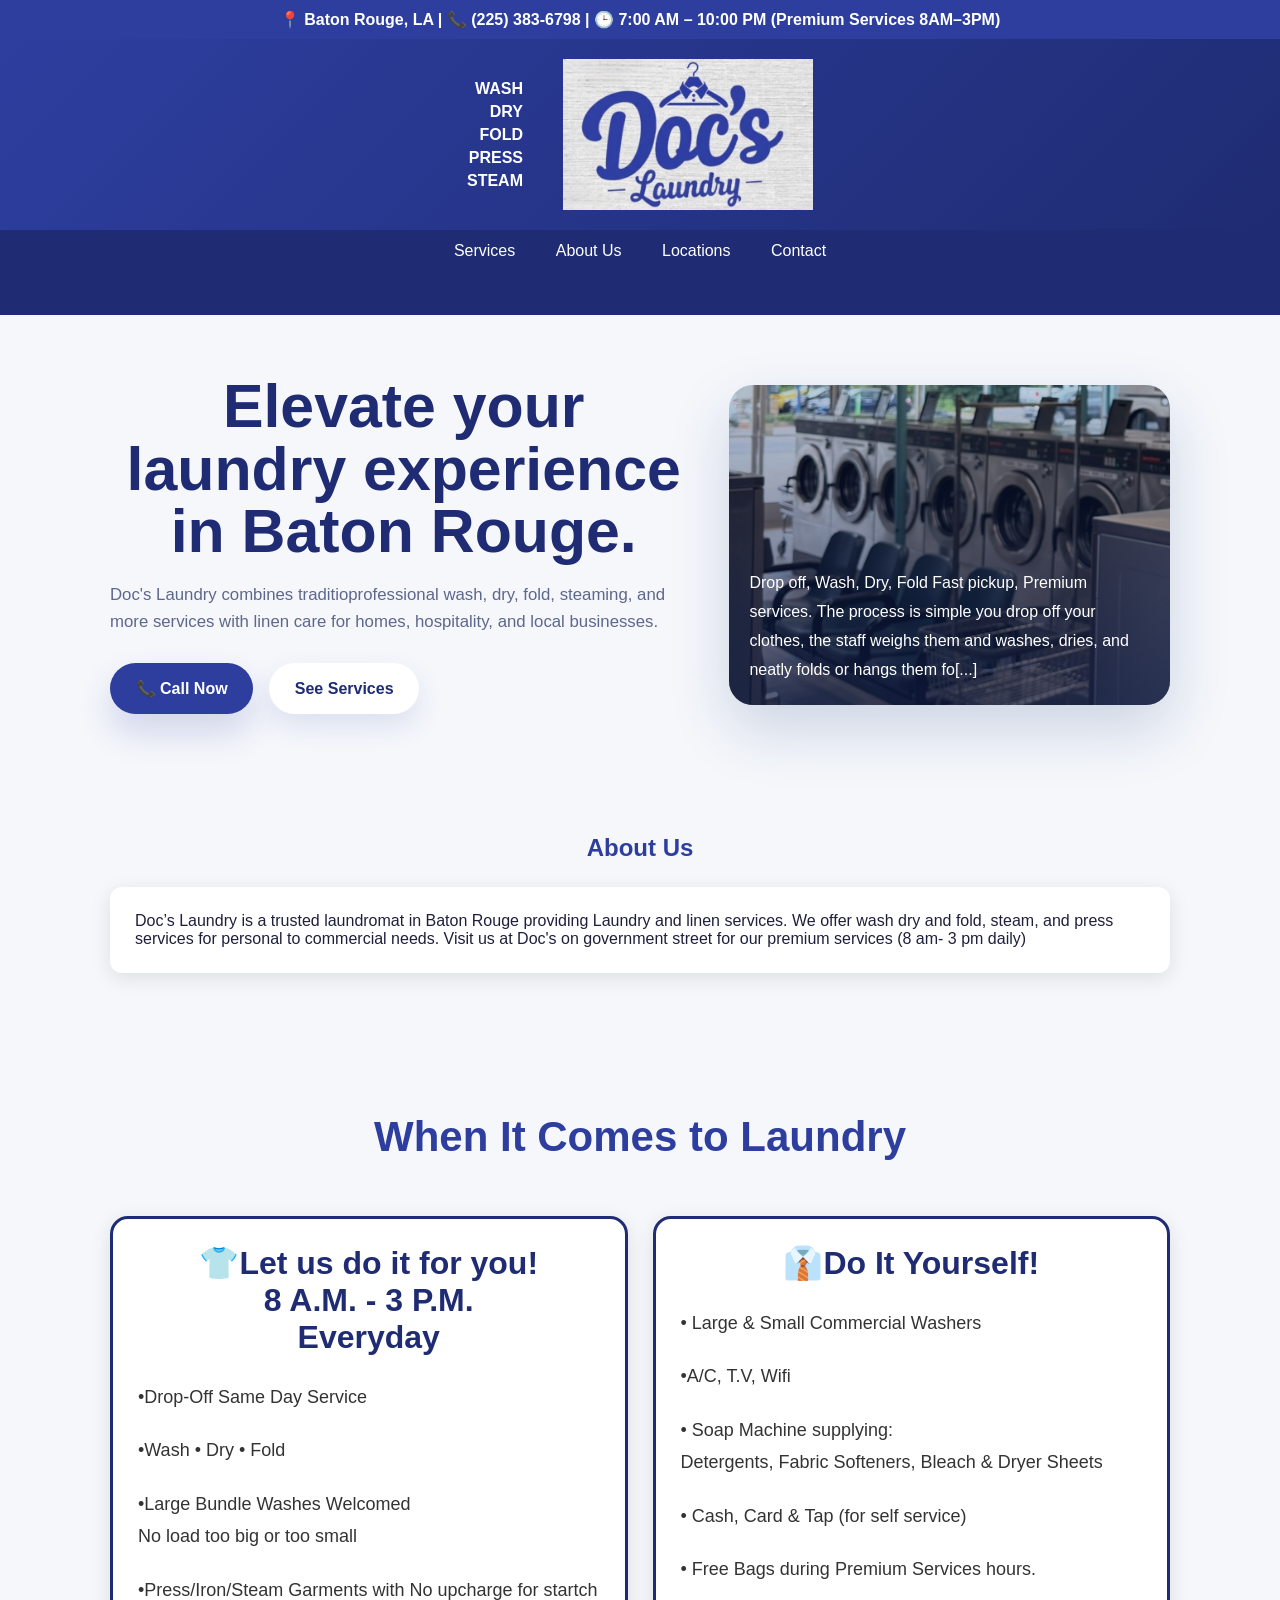
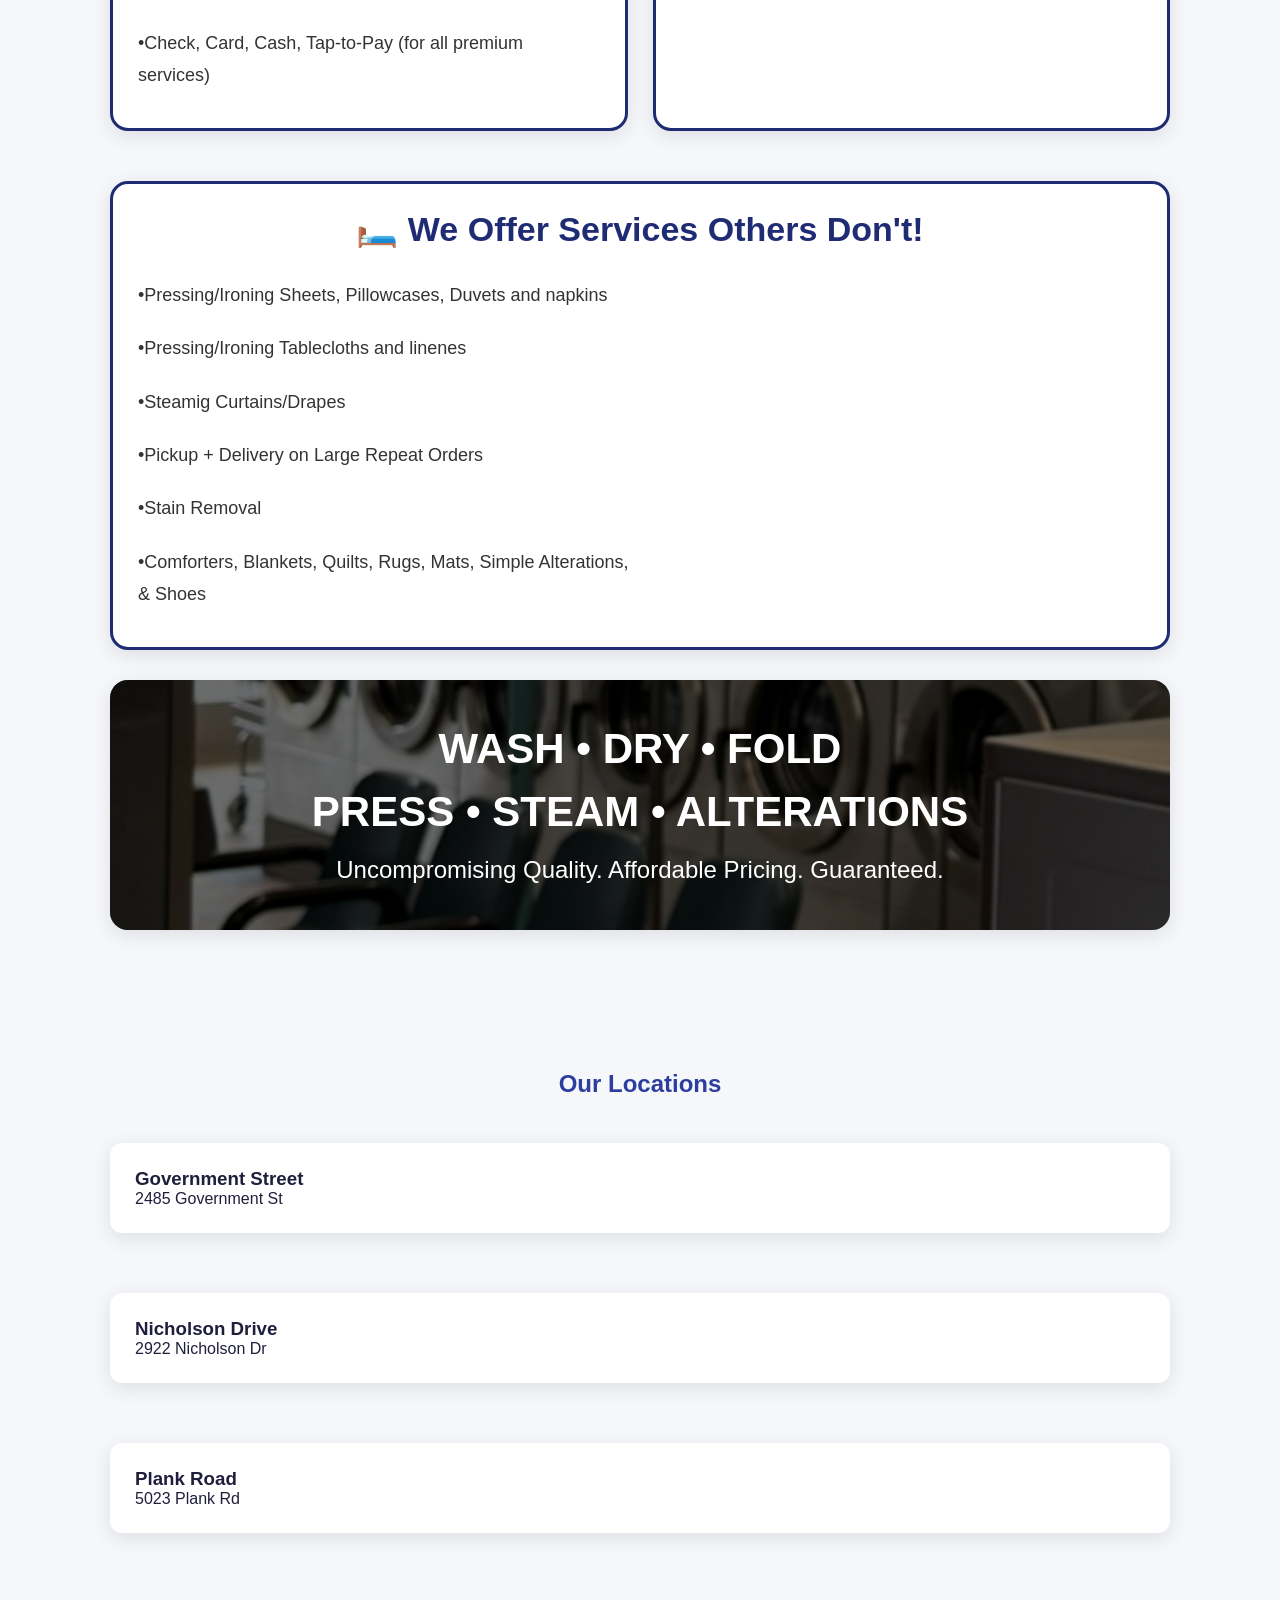
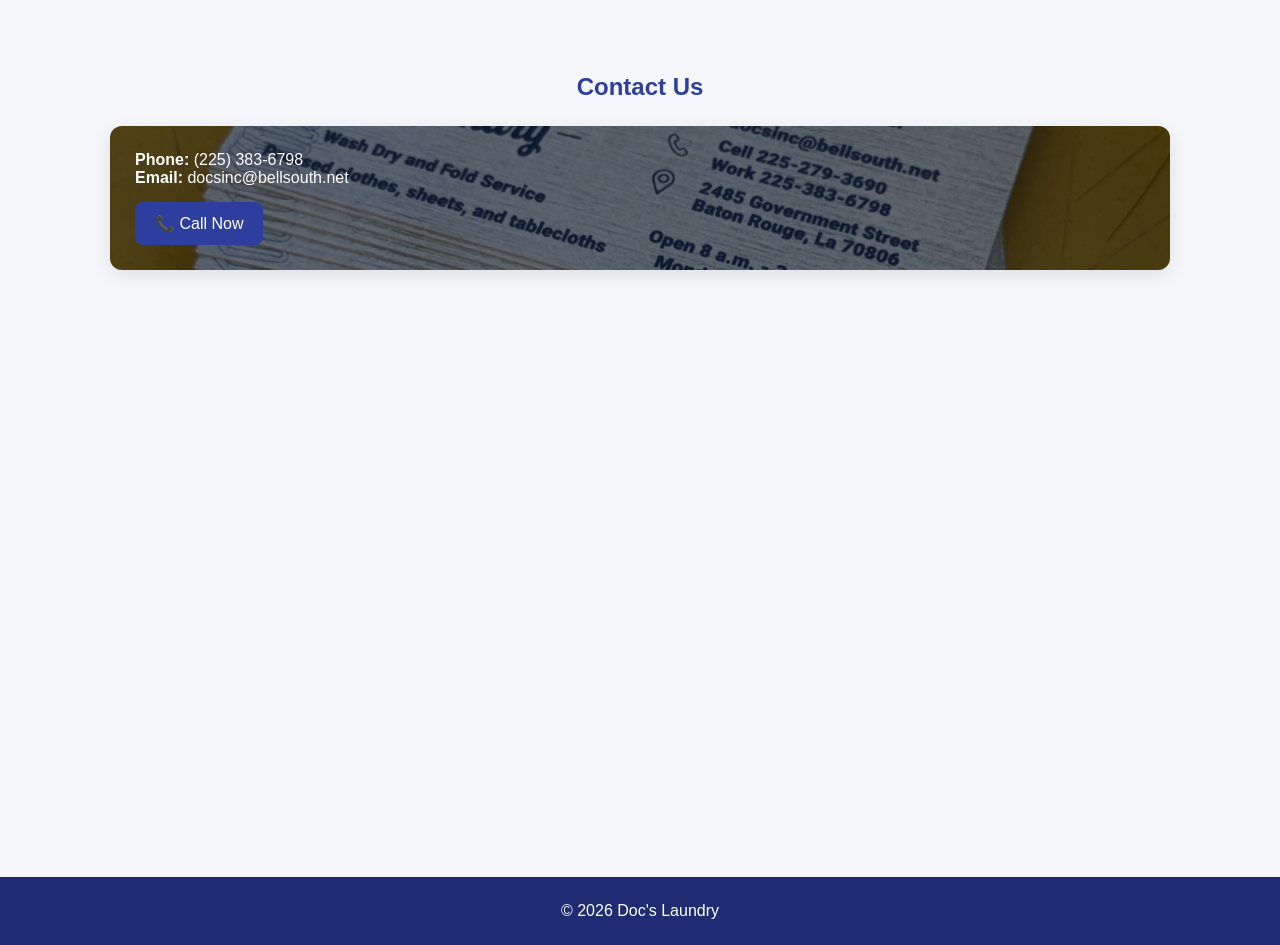
==== commit bb8aea8f: "Revert index.html to previous version" ====
--- a/index.html
+++ b/index.html
@@ -4,7 +4,320 @@
 <meta charset="UTF-8">
 <meta name="viewport" content="width=device-width, initial-scale=1.0">
 <title>Doc's Laundry</title>
-<link rel="stylesheet" href="styles.css">
+
+<style>
+* {
+    margin: 0;
+    padding: 0;
+    box-sizing: border-box;
+}
+
+body {
+    font-family: 'Segoe UI', sans-serif;
+    background: #f5f7fb;
+    color: #1f1f3c;
+}
+
+/* TOP BAR */
+.top-bar {
+    background: #2d3e9f;
+    color: white;
+    text-align: center;
+    padding: 10px;
+    font-weight: bold;
+}
+
+/* HEADER */
+header {
+    background: linear-gradient(135deg, #2d3e9f, #1f2c73);
+    padding: 20px;
+}
+
+.header-container {
+    display: flex;
+    align-items: center;
+    justify-content: center;
+    gap: 40px;
+}
+
+.logo {
+    max-width: 250px;
+}
+
+/* SERVICES LEFT OF LOGO */
+.header-services {
+    color: white;
+    font-weight: bold;
+    font-size: 16px;
+    text-align: right;
+}
+
+
+.header-services p {
+    margin: 5px 0;
+}
+
+/* NAV */
+nav {
+    background: #1f2c73;
+    padding: 12px;
+    text-align: center;
+    position: sticky;
+    top: 0;
+}
+
+nav a {
+    color: white;
+    margin: 0 18px;
+    text-decoration: none;
+}
+
+/* BANNER */
+.banner {
+    overflow: hidden;
+    white-space: nowrap;
+    background: #1f2c73;
+    color: #ffd700;
+    padding: 12px 0;
+    font-weight: bold;
+}
+
+.banner-track {
+    display: inline-block;
+    padding-left: 100%;
+    animation: scrollBanner 18s linear infinite;
+}
+
+@keyframes scrollBanner {
+    0% { transform: translateX(0); }
+    100% { transform: translateX(-100%); }
+}
+
+.hanger {
+    margin: 0 15px;
+}
+
+/* SECTIONS */
+section {
+    padding: 60px 20px;
+    max-width: 1100px;
+    margin: auto;
+    width: 100%;
+}
+
+h2 {
+    text-align: center;
+    margin-bottom: 25px;
+    color: #2d3e9f;
+}
+
+/* CARD */
+.card {
+    position: relative;
+    padding: 25px;
+    border-radius: 12px;
+    overflow: hidden;
+    margin: 20px 0;
+    box-shadow: 0 5px 20px rgba(0,0,0,0.1);
+}
+
+.card-light {
+    background: white;
+}
+
+.card-bg {
+    background-size: cover;
+    background-position: center;
+    color: white;
+}
+
+.card-bg::before {
+    content: "";
+    position: absolute;
+    inset: 0;
+    background: rgba(0,0,0,0.55);
+}
+
+.card-content {
+    position: relative;
+}
+
+/* LIST */
+ul {
+    list-style: none;
+}
+
+ul li {
+    padding: 10px 0;
+    border-bottom: 1px solid rgba(255,255,255,0.3);
+}
+
+/* LOCATIONS */
+.locations {
+    display: grid;
+    gap: 20px;
+}
+
+.location-link {
+    text-decoration: none;
+    color: inherit;
+}
+
+.location-link:hover .card {
+    transform: scale(1.02);
+}
+
+/* BUTTON */
+.call-btn {
+    display: inline-block;
+    background: #2d3e9f;
+    color: white;
+    padding: 12px 20px;
+    margin-top: 15px;
+    border-radius: 8px;
+    text-decoration: none;
+}
+
+/* SCROLL ANIMATION */
+.fade {
+    opacity: 0;
+    transform: translateY(30px);
+    transition: all 0.8s ease;
+}
+
+.fade.show {
+    opacity: 1;
+    transform: translateY(0);
+}
+
+/* MAP */
+iframe {
+    width: 100%;
+    height: 350px;
+    border-radius: 12px;
+}
+
+/* FOOTER */
+footer {
+    background: #1f2c73;
+    color: white;
+    text-align: center;
+    padding: 25px;
+}
+
+/* FIX FOR PHONE NUMBER COLOR ON MOBILE */
+.top-bar a {
+    color: white !important;
+    text-decoration: none;
+}
+
+/* MOBILE RESPONSIVENESS FIX */
+body {
+    width: 100%;
+    overflow-x: hidden;
+}
+
+html {
+    width: 100%;
+    overflow-x: hidden;
+}
+
+/* HERO SECTION STYLES */
+.hero-grid {
+    display: grid;
+    grid-template-columns: 1.2fr 0.9fr;
+    align-items: center;
+    gap: 2rem;
+}
+
+.hero-copy h2 {
+    font-size: clamp(2.75rem, 5vw, 3.8rem);
+    color: #1f2c73;
+    margin-bottom: 1.2rem;
+    line-height: 1.03;
+}
+
+.hero-copy p {
+    color: #5e678c;
+    font-size: 1.05rem;
+    max-width: 680px;
+    line-height: 1.6;
+}
+
+.hero-actions {
+    display: flex;
+    flex-wrap: wrap;
+    gap: 1rem;
+    margin-top: 1.7rem;
+}
+
+.btn-primary,
+.btn-secondary {
+    display: inline-flex;
+    align-items: center;
+    justify-content: center;
+    border-radius: 999px;
+    padding: 1rem 1.6rem;
+    text-decoration: none;
+    font-weight: 700;
+    transition: transform 0.3s ease, background-color 0.3s ease, box-shadow 0.3s ease;
+}
+
+.btn-primary {
+    background: #2d3e9f;
+    color: white;
+    box-shadow: 0 18px 34px rgba(45, 62, 159, 0.18);
+}
+
+.btn-primary:hover {
+    transform: translateY(-1px);
+}
+
+.btn-secondary {
+    background: white;
+    color: #1f2c73;
+    box-shadow: 0 12px 28px rgba(45, 62, 159, 0.12);
+}
+
+.btn-secondary:hover {
+    transform: translateY(-1px);
+}
+
+.hero-visual {
+    position: relative;
+    min-height: 320px;
+    border-radius: 24px;
+    overflow: hidden;
+    background-image: url('laundry.jpeg');
+    background-size: cover;
+    background-position: center;
+    box-shadow: 0 24px 60px rgba(24, 54, 118, 0.18);
+}
+
+.hero-visual::after {
+    content: '';
+    position: absolute;
+    inset: 0;
+    background: linear-gradient(180deg, rgba(25, 43, 103, 0.22), rgba(15, 30, 74, 0.72));
+}
+
+.hero-visual p {
+    position: absolute;
+    left: 1.25rem;
+    right: 1.25rem;
+    bottom: 1.25rem;
+    color: white;
+    z-index: 1;
+    font-size: 1rem;
+    line-height: 1.8;
+}
+
+@media (max-width: 900px) {
+    .hero-grid {
+        grid-template-columns: 1fr;
+    }
+}
+</style>
 </head>
 
 <body>
@@ -13,33 +326,29 @@
 📍 Baton Rouge, LA | 📞 (225) 383-6798 | 🕒 7:00 AM – 10:00 PM (Premium Services 8AM–3PM)
 </div>
 
-<header class="site-header">
-    <div class="header-inner">
-        <div class="branding">
-            <img src="IMG_0883.jpeg" alt="Doc's Laundry Logo">
-            <div>
-                <h1>Doc's Laundry</h1>
-                <p>Wash • Dry • Fold • Press • Steam</p>
-            </div>
-        </div>
-
-        <div class="service-labels">
-            <span>WASH</span>
-            <span>DRY</span>
-            <span>FOLD</span>
-            <span>PRESS</span>
-            <span>STEAM</span>
-        </div>
+<header>
+    <div class="header-container">
+        
+        <div class="header-services">
+            <p>WASH</p>
+            <p>DRY</p>
+            <p>FOLD</p>
+            <p>PRESS</p>
+            <p>STEAM</p>
+            
+        </div>
+
+        <img src="IMG_0883.jpeg" class="logo">
+
     </div>
 </header>
 
-<nav class="site-nav">
-    <nav>
-        <a href="services.html">Services</a>
-        <a href="#about">About Us</a>
-        <a href="#locations">Locations</a>
-        <a href="#contact">Contact</a>
-    </nav>
+<nav>
+    
+    <a href="services.html">Services</a>
+    <a href="#about">About Us</a>
+    <a href="#locations">Locations</a>
+    <a href="#contact">Contact</a>
 </nav>
 
 <div class="banner">
@@ -49,138 +358,261 @@
         FOLD <span class="hanger">👕</span>
         PRESS <span class="hanger">👕</span>
         STEAM <span class="hanger">👕</span>
-        ALTERATIONS <span class="hanger">👕</span>
+	ALTERATIONS <span class="hanger">👕</span>
+
+        
     </div>
 </div>
 
-<main>
-<section class="section">
+<section class="fade" style="padding: 60px 20px; max-width: 1100px; margin: auto; width: 100%;">
     <div class="hero-grid">
         <div class="hero-copy">
             <h2>Elevate your laundry experience in Baton Rouge.</h2>
-            <p>Doc's Laundry combines traditional professional wash, dry, fold, steaming, and linen services for homes, hospitality, and local businesses.</p>
+            <p>Doc's Laundry combines traditioprofessional wash, dry, fold, steaming, and more services with linen care for homes, hospitality, and local businesses.</p>
             <div class="hero-actions">
                 <a class="btn-primary" href="tel:12253836798">📞 Call Now</a>
                 <a class="btn-secondary" href="#services">See Services</a>
             </div>
         </div>
         <div class="hero-visual">
-            <p>Drop off, Wash, Dry, Fold. Fast pickup and premium services available every day.</p>
+            <p>Drop off, Wash, Dry, Fold Fast pickup, Premium services. The process is simple you drop off your clothes, the staff weighs them and washes, dries, and neatly folds or hangs them fo[...]</p>
         </div>
     </div>
 </section>
 
-<section id="about" class="section">
-    <h2 class="section-title">About Us</h2>
-    <div class="service-card">
+<section id="about" class="fade">
+    <h2>About Us</h2>
+    <div class="card card-light">
         <p>
-            Doc’s Laundry is a trusted laundromat in Baton Rouge providing laundry and linen services.
-            We offer wash, dry and fold, steam, and press services for personal and commercial needs. Visit our Government Street location for premium services (8 AM - 3 PM daily).
+            Doc’s Laundry is a trusted laundromat in Baton Rouge providing Laundry and linen services.
+            We offer wash dry and fold, steam, and press services for personal to commercial needs. Visit us at Doc's on government street for our premium services (8 am- 3 pm daily)
+	
         </p>
     </div>
 </section>
-
-<section id="services" class="section">
-    <h2 class="section-title">When It Comes to Laundry</h2>
-
-    <div class="grid-2">
-        <div class="service-card">
-            <h3>👕 Premium Wash & Fold</h3>
-            <ul>
-                <li>Drop-Off Same Day Service</li>
-                <li>Wash • Dry • Fold</li>
-                <li>Large Bundle Washes Welcomed</li>
-                <li>Press/Iron/Steam Garments</li>
-                <li>Check, Card, Cash, Tap-to-Pay</li>
+<section id="services" class="fade">
+    <h2 style="font-size:42px;">
+        When It  Comes to Laundry
+    </h2>
+
+    <div style="
+        display:grid;
+        grid-template-columns:repeat(auto-fit,minmax(450px,1fr));
+        gap:25px;
+        margin-top:35px;
+    ">
+
+        <!-- WASH & FOLD -->
+
+        <div class="card card-light" style="
+            border:3px solid #1f2c73;
+            border-radius:18px;
+        ">
+            <h3 style="
+                color:#1f2c73;
+                font-size:32px;
+                margin-bottom:15px;
+            ">
+               <center>👕Let us do it for you!  <br>
+<center> 8 A.M. - 3 P.M. <br> Everyday 
+            </h3>
+            <ul style="
+                list-style:none;
+                color:#333;
+                font-size:18px;
+                line-height:1.8;
+            "> 	
+<li>•Drop-Off Same Day Service </li>
+<li>•Wash • Dry • Fold</li>
+<li>•Large Bundle Washes Welcomed<br> No load too big or too small</li>           
+               
+                <li>•Press/Iron/Steam Garments with No upcharge for startch</li><li>•Check, Card, Cash, Tap-to-Pay (for all premium services)</li>
+           </ul>
+        </div>
+
+        <!-- Self-Service -->
+
+        <div class="card card-light" style="
+            border:3px solid #1f2c73;
+            border-radius:18px;
+        ">
+            <h3 style="
+                color:#1f2c73;
+                font-size:32px;
+                margin-bottom:15px;
+            ">
+                 <center> 👔Do It Yourself!
+             </h3>
+
+            <ul style="
+                list-style:none;
+                color:#333;
+                font-size:18px;
+                line-height:1.8;
+            ">                <li>• Large & Small Commercial Washers</li>
+                <li>•A/C, T.V, Wifi </li>
+                <li>• Soap Machine supplying:<br> Detergents, Fabric Softeners, Bleach & Dryer Sheets</li>
+                <li>• Cash, Card & Tap (for self service)</li>
+                <li>• Free Bags during Premium Services hours.</li>
+
+
             </ul>
         </div>
 
-        <div class="service-card">
-            <h3>👔 Self-Service Wash and Dry</h3>
-            <ul>
-                <li>Large & Small Commercial Washers</li>
-                <li>A/C, T.V, Wifi</li>
-                <li>Soap Machine: Detergents, Fabric Softeners, Bleach & Dryer Sheets</li>
-                <li>Cash, Card & Tap</li>
-                <li>Free Bags during Premium Services hours</li>
-            </ul>
-        </div>
-    </div>
-
-    <div class="service-card" style="margin-top:1.5rem;">
-        <h3>🛏️ Press • Steam • Alterations</h3>
-        <div class="grid-2">
-            <ul>
-                <li>Pressing/Ironing Sheets, Pillowcases, Duvets and Napkins</li>
-                <li>Pressing/Ironing Tablecloths and Linens</li>
-                <li>Steaming Curtains/Drapes</li>
-                <li>Pickup & Delivery on Large Repeat Orders</li>
-            </ul>
-            <ul>
-                <li>Stain Removal</li>
-                <li>Comforters, Blankets, Quilts, Rugs, Mats</li>
-                <li>Simple Alterations & Shoes</li>
-            </ul>
-        </div>
-    </div>
-
+    </div>
+
+    <!--Press Steam -->
+
+    <div class="card card-light" style="
+        margin-top:30px;
+        border:3px solid #1f2c73;
+        border-radius:18px;
+    ">
+
+        <h3 style="
+            color:#1f2c73;
+            font-size:34px;
+            margin-bottom:20px;
+        ">
+            <center>🛏️ We Offer Services Others Don't!
+        </h3>
+    	<div style="
+            display:grid;
+            grid-template-columns:repeat(auto-fit,minmax(300px,1fr));
+            gap:20px;
+        ">
+
+            <ul style="
+                list-style:none;
+                color:#333;
+                font-size:18px;
+                line-height:1.8;
+            ">
+<li>•Pressing/Ironing Sheets, Pillowcases, Duvets and napkins</li>
+                <li>•Pressing/Ironing Tablecloths and linenes</li>
+                <li>•Steamig Curtains/Drapes</li>
+
+		<li>•Pickup + Delivery on Large Repeat Orders</li>
+                <li>•Stain Removal</li>
+                <li>•Comforters, Blankets, Quilts, Rugs, Mats, Simple Alterations, & Shoes</li>
+                </ul>
+
+            <ul style="
+                list-style:none;
+                color:#333;
+                font-size:18px;
+                line-height:1.8;
+            ">
+                            </ul>
+
+        </div>
+    </div>
+
+
+    
+
+    <!-- EXTRA SERVICES -->
+
+    <div class="card card-bg"
+         style="
+         background-image:url('laundry.jpeg');
+         margin-top:30px;
+         border-radius:18px;
+         min-height:250px;
+         display:flex;
+         align-items:center;
+         justify-content:center;
+         ">
+
+        <div class="card-content" style="
+            text-align:center;
+            max-width:800px;
+        ">
+            <h3 style="
+                font-size:42px;
+                margin-bottom:15px;
+            ">
+                WASH • DRY • FOLD
+            </h3>
+
+            <h3 style="
+                font-size:42px;
+                margin-bottom:15px;
+            ">
+                PRESS • STEAM • ALTERATIONS
+            </h3>
+
+            <p style="
+                font-size:24px;
+                margin-top:20px;
+            ">
+                Uncompromising Quality. Affordable Pricing. Guaranteed.
+            </p>
+        </div>
 </section>
 
-<section id="locations" class="section">
-    <h2 class="section-title">Our Locations</h2>
+
+<section id="locations" class="fade">
+    <h2>Our Locations</h2>
     <div class="locations">
 
-        <div class="location-card">
-            <h3>Government Street</h3>
-            <p>2485 Government St, Baton Rouge, LA</p>
-            <div class="iframe-wrapper" style="margin-top:1rem;">
-                <iframe src="https://www.google.com/maps?q=2485+Government+St,+Baton+Rouge,+LA&output=embed" allowfullscreen></iframe>
+        <a href="https://www.google.com/maps?q=2485+Government+St+Baton+Rouge" target="_blank" class="location-link">
+            <div class="card card-light">
+                <h3>Government Street</h3>
+                <p>2485 Government St</p>
             </div>
-            <p style="margin-top:0.6rem;"><a href="https://www.google.com/maps?q=2485+Government+St+Baton+Rouge" target="_blank">Open in Google Maps</a></p>
-        </div>
-
-        <div class="location-card">
-            <h3>Nicholson Drive</h3>
-            <p>2922 Nicholson Dr, Baton Rouge, LA</p>
-            <div class="iframe-wrapper" style="margin-top:1rem;">
-                <iframe src="https://www.google.com/maps?q=2922+Nicholson+Dr,+Baton+Rouge,+LA&output=embed" allowfullscreen></iframe>
+        </a>
+
+        <a href="https://www.google.com/maps?q=2922+Nicholson+Dr+Baton+Rouge" target="_blank" class="location-link">
+            <div class="card card-light">
+                <h3>Nicholson Drive</h3>
+                <p>2922 Nicholson Dr</p>
             </div>
-            <p style="margin-top:0.6rem;"><a href="https://www.google.com/maps?q=2922+Nicholson+Dr+Baton+Rouge" target="_blank">Open in Google Maps</a></p>
-        </div>
-
-        <div class="location-card">
-            <h3>Plank Road</h3>
-            <p>5023 Plank Rd, Baton Rouge, LA</p>
-            <div class="iframe-wrapper" style="margin-top:1rem;">
-                <iframe src="https://www.google.com/maps?q=5023+Plank+Rd,+Baton+Rouge,+LA&output=embed" allowfullscreen></iframe>
+        </a>
+
+        <a href="https://www.google.com/maps?q=5023+Plank+Rd+Baton+Rouge" target="_blank" class="location-link">
+            <div class="card card-light">
+                <h3>Plank Road</h3>
+                <p>5023 Plank Rd</p>
             </div>
-            <p style="margin-top:0.6rem;"><a href="https://www.google.com/maps?q=5023+Plank+Rd+Baton+Rouge" target="_blank">Open in Google Maps</a></p>
-        </div>
+        </a>
 
     </div>
 </section>
 
-<section id="contact" class="section">
-    <h2 class="section-title">Contact Us</h2>
-    <div class="contact-card">
-        <p><strong>Phone:</strong> (225) 383-6798</p>
-        <p><strong>Email:</strong> docsinc@bellsouth.net</p>
-        <a href="tel:12253836798" class="call-btn">📞 Call Now</a>
+<section id="contact" class="fade">
+    <h2>Contact Us</h2>
+    <div class="card card-bg" style="background-image:url('cards.jpeg')">
+        <div class="card-content">
+            <p><strong>Phone:</strong> (225) 383-6798</p>
+            <p><strong>Email:</strong> docsinc@bellsouth.net</p>
+
+            <a href="tel:12253836798" class="call-btn">📞 Call Now</a>
+        </div>
     </div>
 </section>
 
-<section class="section">
-    <h2 class="section-title">Find Us</h2>
-    <div class="iframe-wrapper">
-        <iframe src="https://www.google.com/maps?q=2485+Government+St,+Baton+Rouge,+LA&output=embed" allowfullscreen></iframe>
-    </div>
+<section class="fade">
+    <h2>Find Us</h2>
+    <iframe src="https://www.google.com/maps?q=2485+Government+St,+Baton+Rouge,+LA&output=embed"></iframe>
 </section>
-
-</main>
 
 <footer>
     <p>© 2026 Doc's Laundry</p>
 </footer>
 
+<script>
+const faders = document.querySelectorAll('.fade');
+
+window.addEventListener('scroll', () => {
+    faders.forEach(el => {
+        const top = el.getBoundingClientRect().top;
+        if (top < window.innerHeight - 100) {
+            el.classList.add('show');
+        }
+    });
+});
+</script>
+
 </body>
 </html>
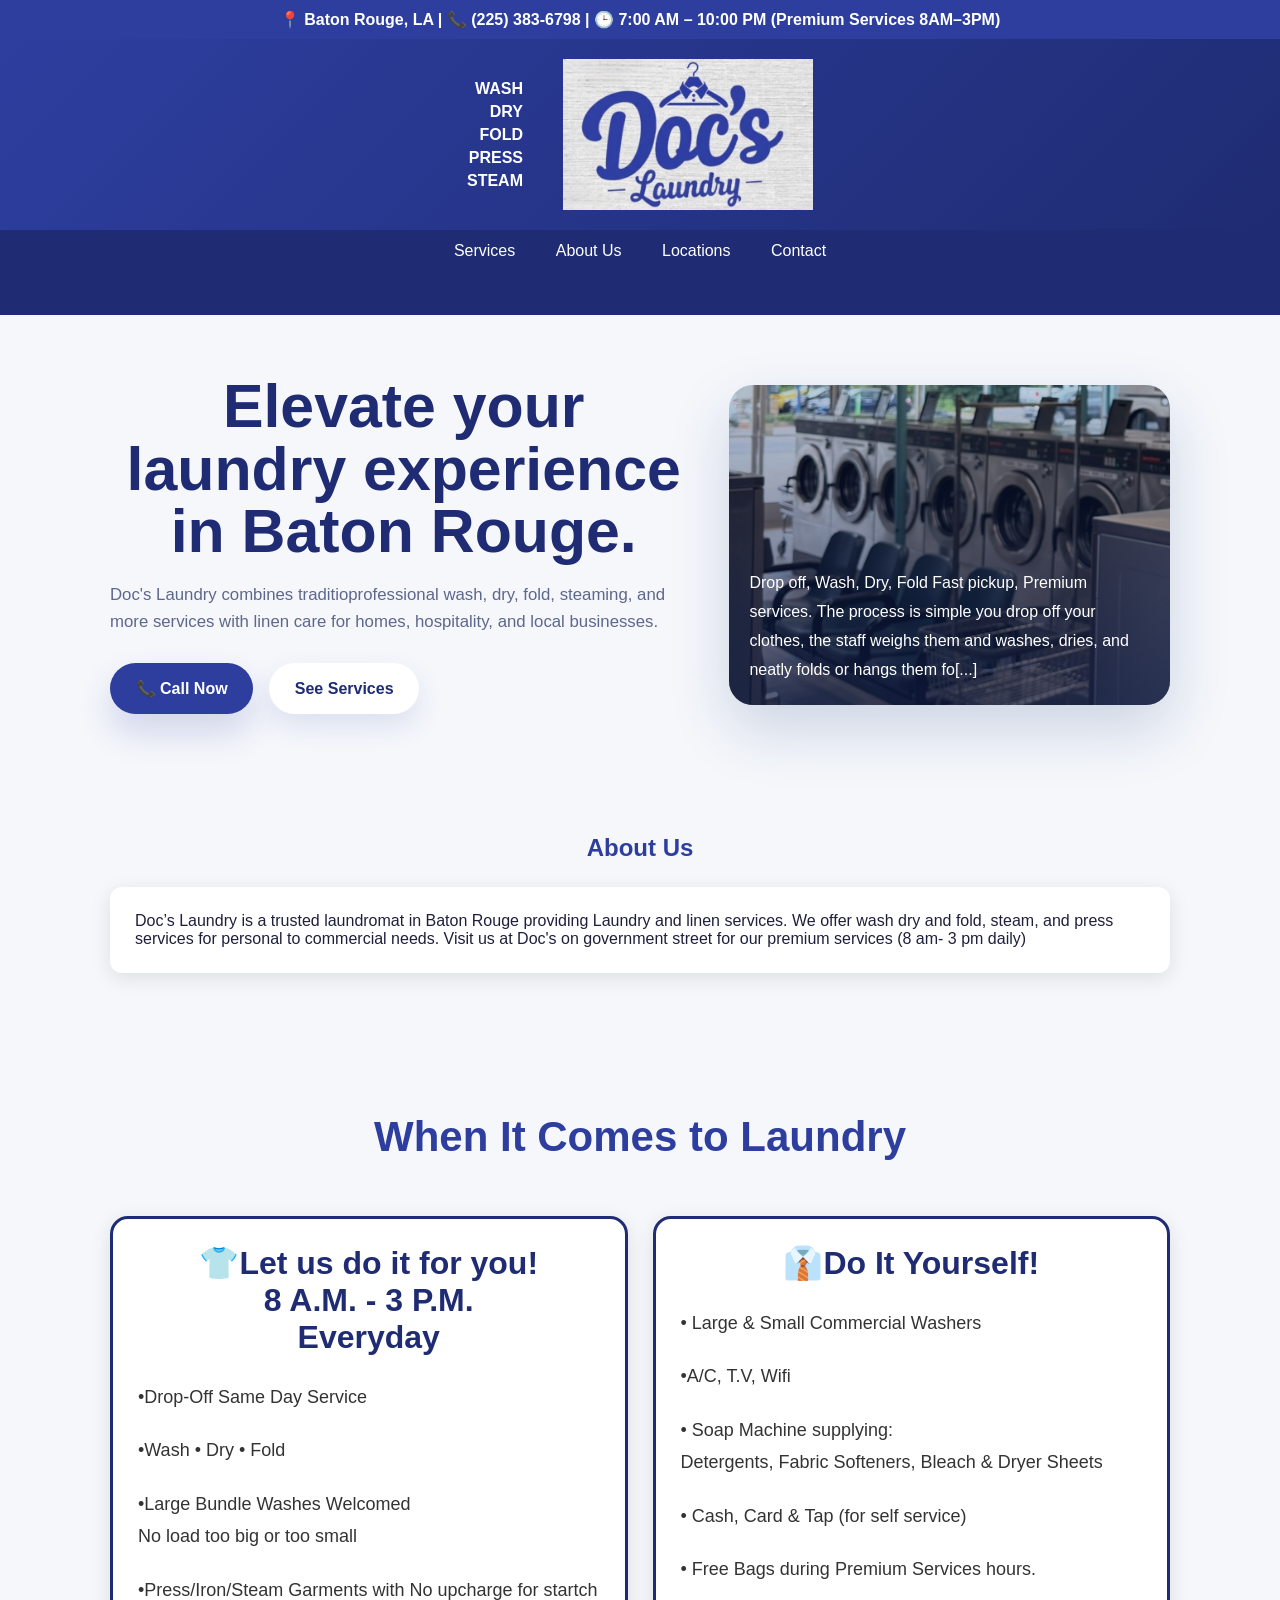
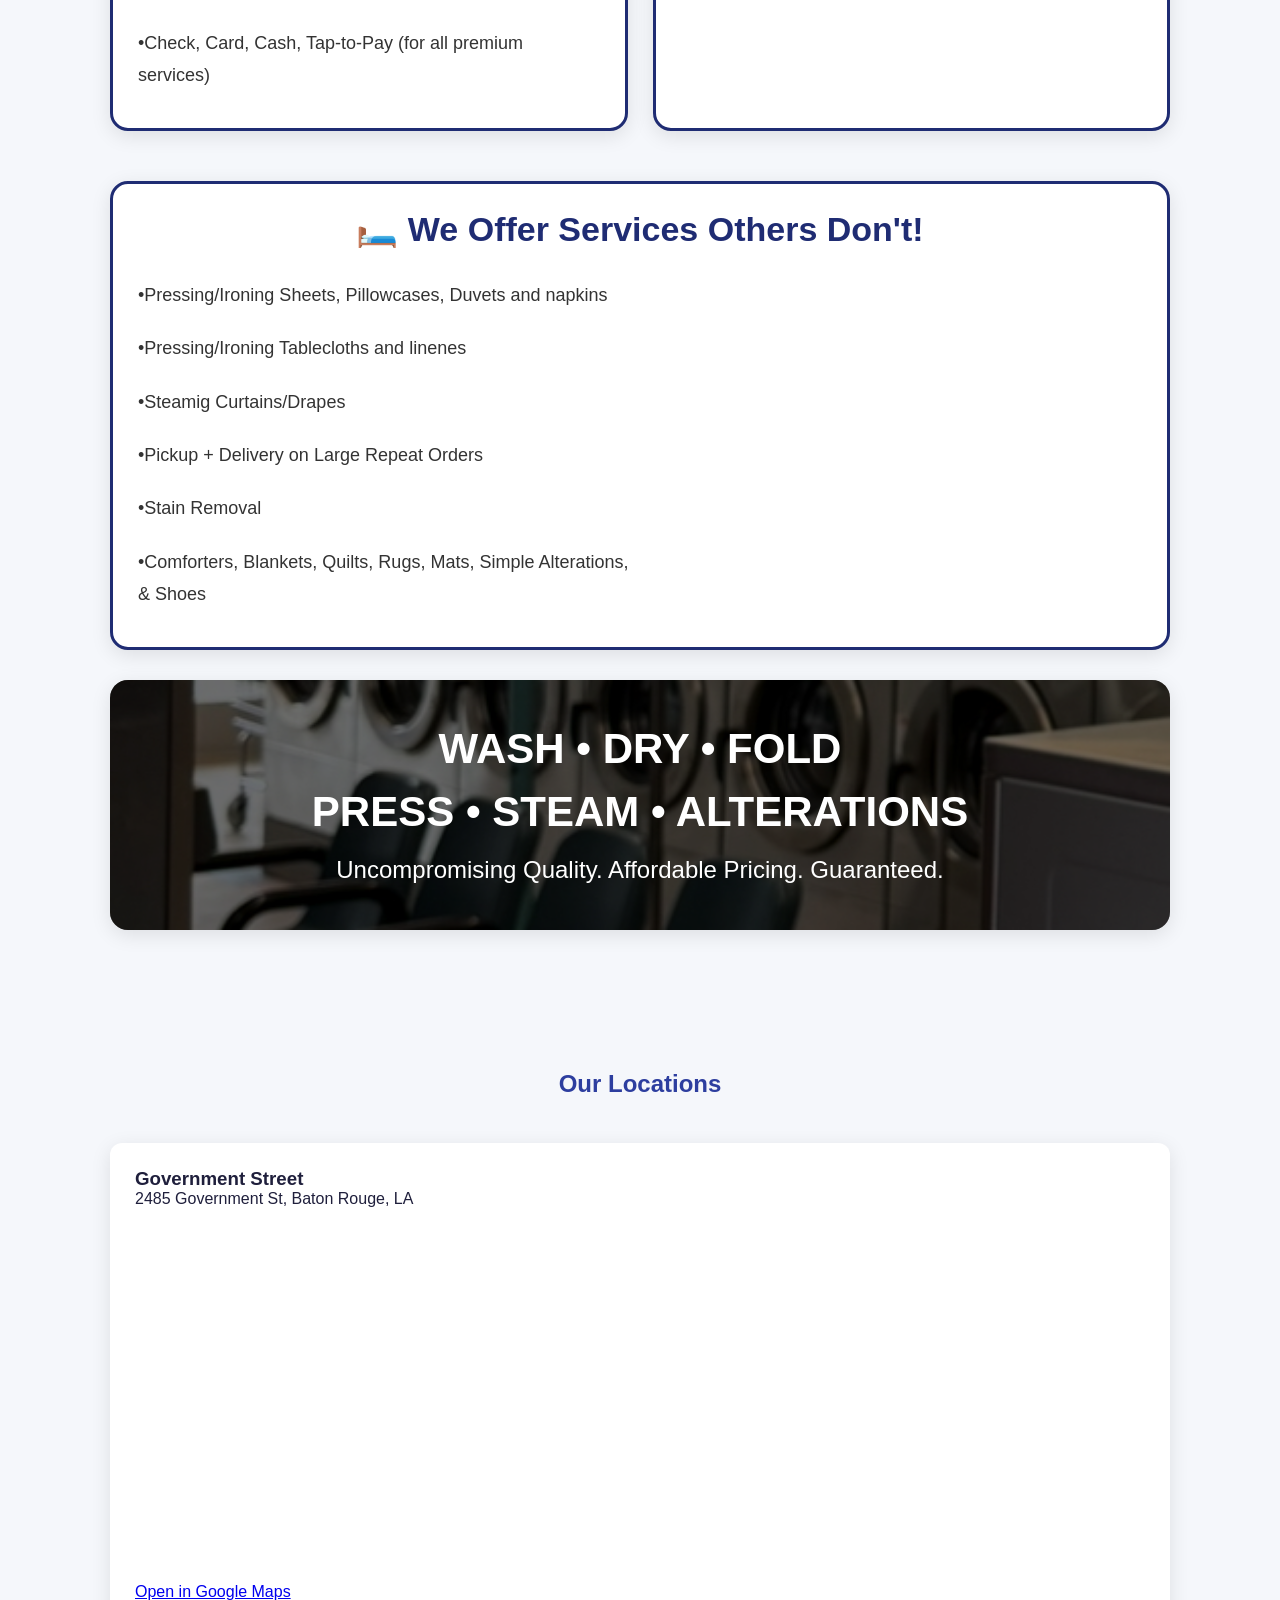
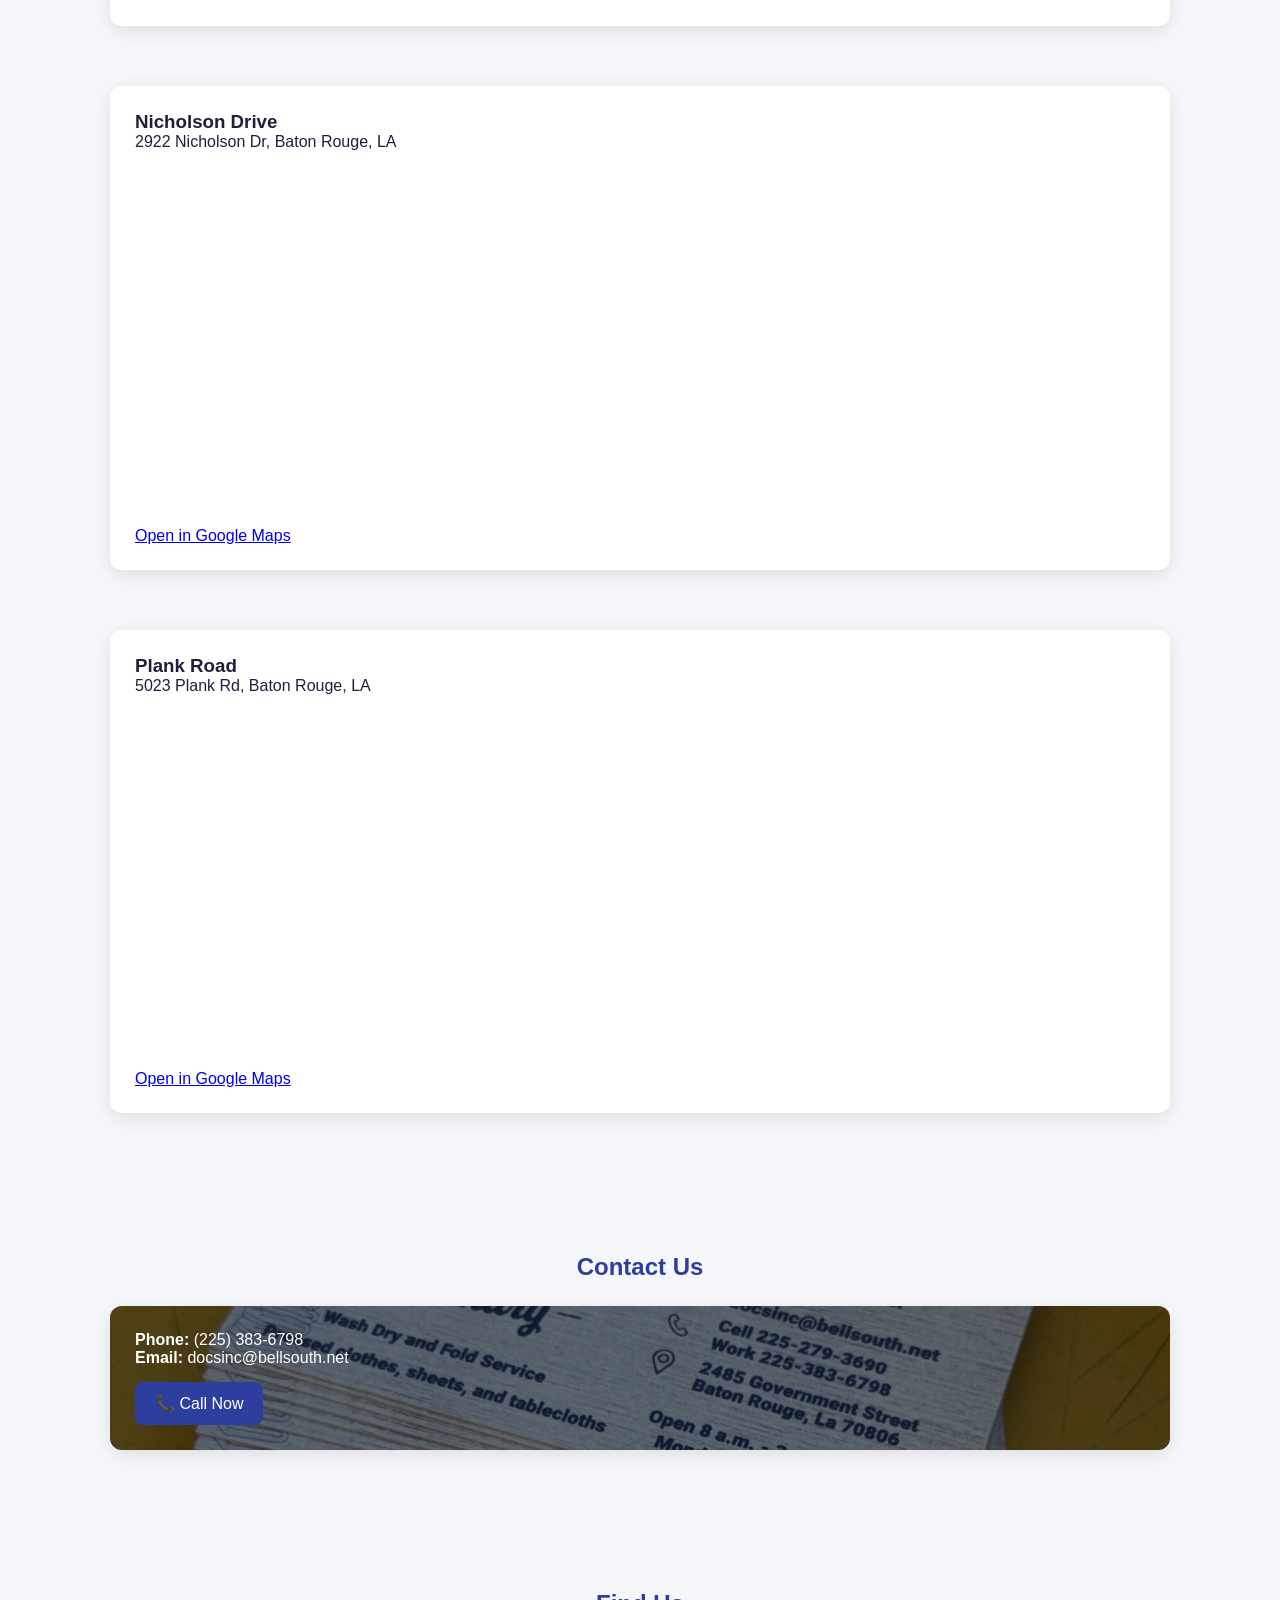
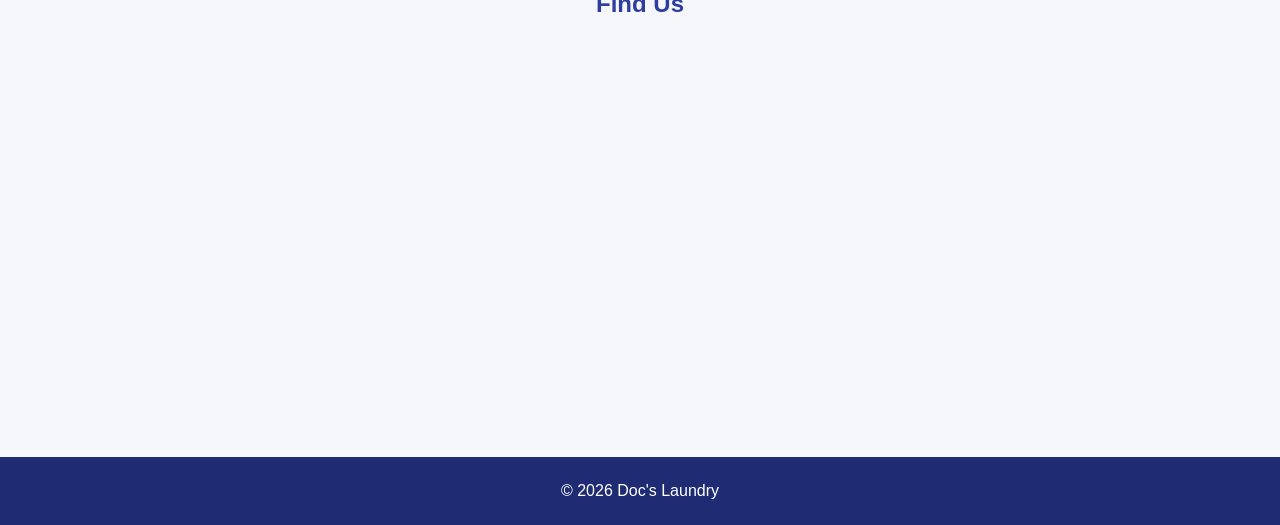
==== commit 53b311a4: "Refactor location cards and remove scroll animation" ====
--- a/index.html
+++ b/index.html
@@ -158,13 +158,21 @@
     gap: 20px;
 }
 
-.location-link {
+/* location card */
+.location-card {
     text-decoration: none;
     color: inherit;
 }
 
-.location-link:hover .card {
+.location-card:hover .card {
     transform: scale(1.02);
+}
+
+/* map wrapper */
+.iframe-wrapper {
+    border-radius: 12px;
+    overflow: hidden;
+    margin-top: 12px;
 }
 
 /* BUTTON */
@@ -179,15 +187,11 @@
 }
 
 /* SCROLL ANIMATION */
+/* Disabled: show content by default so sections are visible immediately */
 .fade {
-    opacity: 0;
-    transform: translateY(30px);
-    transition: all 0.8s ease;
-}
-
-.fade.show {
-    opacity: 1;
-    transform: translateY(0);
+    opacity: 1 !important;
+    transform: translateY(0) !important;
+    transition: none !important;
 }
 
 /* MAP */
@@ -195,6 +199,7 @@
     width: 100%;
     height: 350px;
     border-radius: 12px;
+    border: 0;
 }
 
 /* FOOTER */
@@ -359,8 +364,6 @@
         PRESS <span class="hanger">👕</span>
         STEAM <span class="hanger">👕</span>
 	ALTERATIONS <span class="hanger">👕</span>
-
-        
     </div>
 </div>
 
@@ -476,7 +479,7 @@
         ">
             <center>🛏️ We Offer Services Others Don't!
         </h3>
-    	<div style="
+	    <div style="
             display:grid;
             grid-template-columns:repeat(auto-fit,minmax(300px,1fr));
             gap:20px;
@@ -523,7 +526,7 @@
          align-items:center;
          justify-content:center;
          ">
-
+ 
         <div class="card-content" style="
             text-align:center;
             max-width:800px;
@@ -556,26 +559,38 @@
     <h2>Our Locations</h2>
     <div class="locations">
 
-        <a href="https://www.google.com/maps?q=2485+Government+St+Baton+Rouge" target="_blank" class="location-link">
+        <div class="location-card">
             <div class="card card-light">
                 <h3>Government Street</h3>
-                <p>2485 Government St</p>
+                <p>2485 Government St, Baton Rouge, LA</p>
+                <div class="iframe-wrapper">
+                    <iframe src="https://www.google.com/maps?q=2485+Government+St,+Baton+Rouge,+LA&output=embed" loading="lazy" referrerpolicy="no-referrer-when-downgrade" allowfullscreen></iframe>
+                </div>
+                <p style="margin-top:0.6rem;"><a href="https://www.google.com/maps?q=2485+Government+St+Baton+Rouge" target="_blank">Open in Google Maps</a></p>
             </div>
-        </a>
-
-        <a href="https://www.google.com/maps?q=2922+Nicholson+Dr+Baton+Rouge" target="_blank" class="location-link">
+        </div>
+
+        <div class="location-card">
             <div class="card card-light">
                 <h3>Nicholson Drive</h3>
-                <p>2922 Nicholson Dr</p>
+                <p>2922 Nicholson Dr, Baton Rouge, LA</p>
+                <div class="iframe-wrapper">
+                    <iframe src="https://www.google.com/maps?q=2922+Nicholson+Dr,+Baton+Rouge,+LA&output=embed" loading="lazy" referrerpolicy="no-referrer-when-downgrade" allowfullscreen></iframe>
+                </div>
+                <p style="margin-top:0.6rem;"><a href="https://www.google.com/maps?q=2922+Nicholson+Dr+Baton+Rouge" target="_blank">Open in Google Maps</a></p>
             </div>
-        </a>
-
-        <a href="https://www.google.com/maps?q=5023+Plank+Rd+Baton+Rouge" target="_blank" class="location-link">
+        </div>
+
+        <div class="location-card">
             <div class="card card-light">
                 <h3>Plank Road</h3>
-                <p>5023 Plank Rd</p>
+                <p>5023 Plank Rd, Baton Rouge, LA</p>
+                <div class="iframe-wrapper">
+                    <iframe src="https://www.google.com/maps?q=5023+Plank+Rd,+Baton+Rouge,+LA&output=embed" loading="lazy" referrerpolicy="no-referrer-when-downgrade" allowfullscreen></iframe>
+                </div>
+                <p style="margin-top:0.6rem;"><a href="https://www.google.com/maps?q=5023+Plank+Rd+Baton+Rouge" target="_blank">Open in Google Maps</a></p>
             </div>
-        </a>
+        </div>
 
     </div>
 </section>
@@ -594,25 +609,15 @@
 
 <section class="fade">
     <h2>Find Us</h2>
-    <iframe src="https://www.google.com/maps?q=2485+Government+St,+Baton+Rouge,+LA&output=embed"></iframe>
+    <div class="iframe-wrapper">
+        <iframe src="https://www.google.com/maps?q=2485+Government+St,+Baton+Rouge,+LA&output=embed" loading="lazy" referrerpolicy="no-referrer-when-downgrade" allowfullscreen></iframe>
+    </div>
 </section>
 
 <footer>
     <p>© 2026 Doc's Laundry</p>
 </footer>
 
-<script>
-const faders = document.querySelectorAll('.fade');
-
-window.addEventListener('scroll', () => {
-    faders.forEach(el => {
-        const top = el.getBoundingClientRect().top;
-        if (top < window.innerHeight - 100) {
-            el.classList.add('show');
-        }
-    });
-});
-</script>
-
+<!-- scroll-on-view script removed as requested -->
 </body>
 </html>
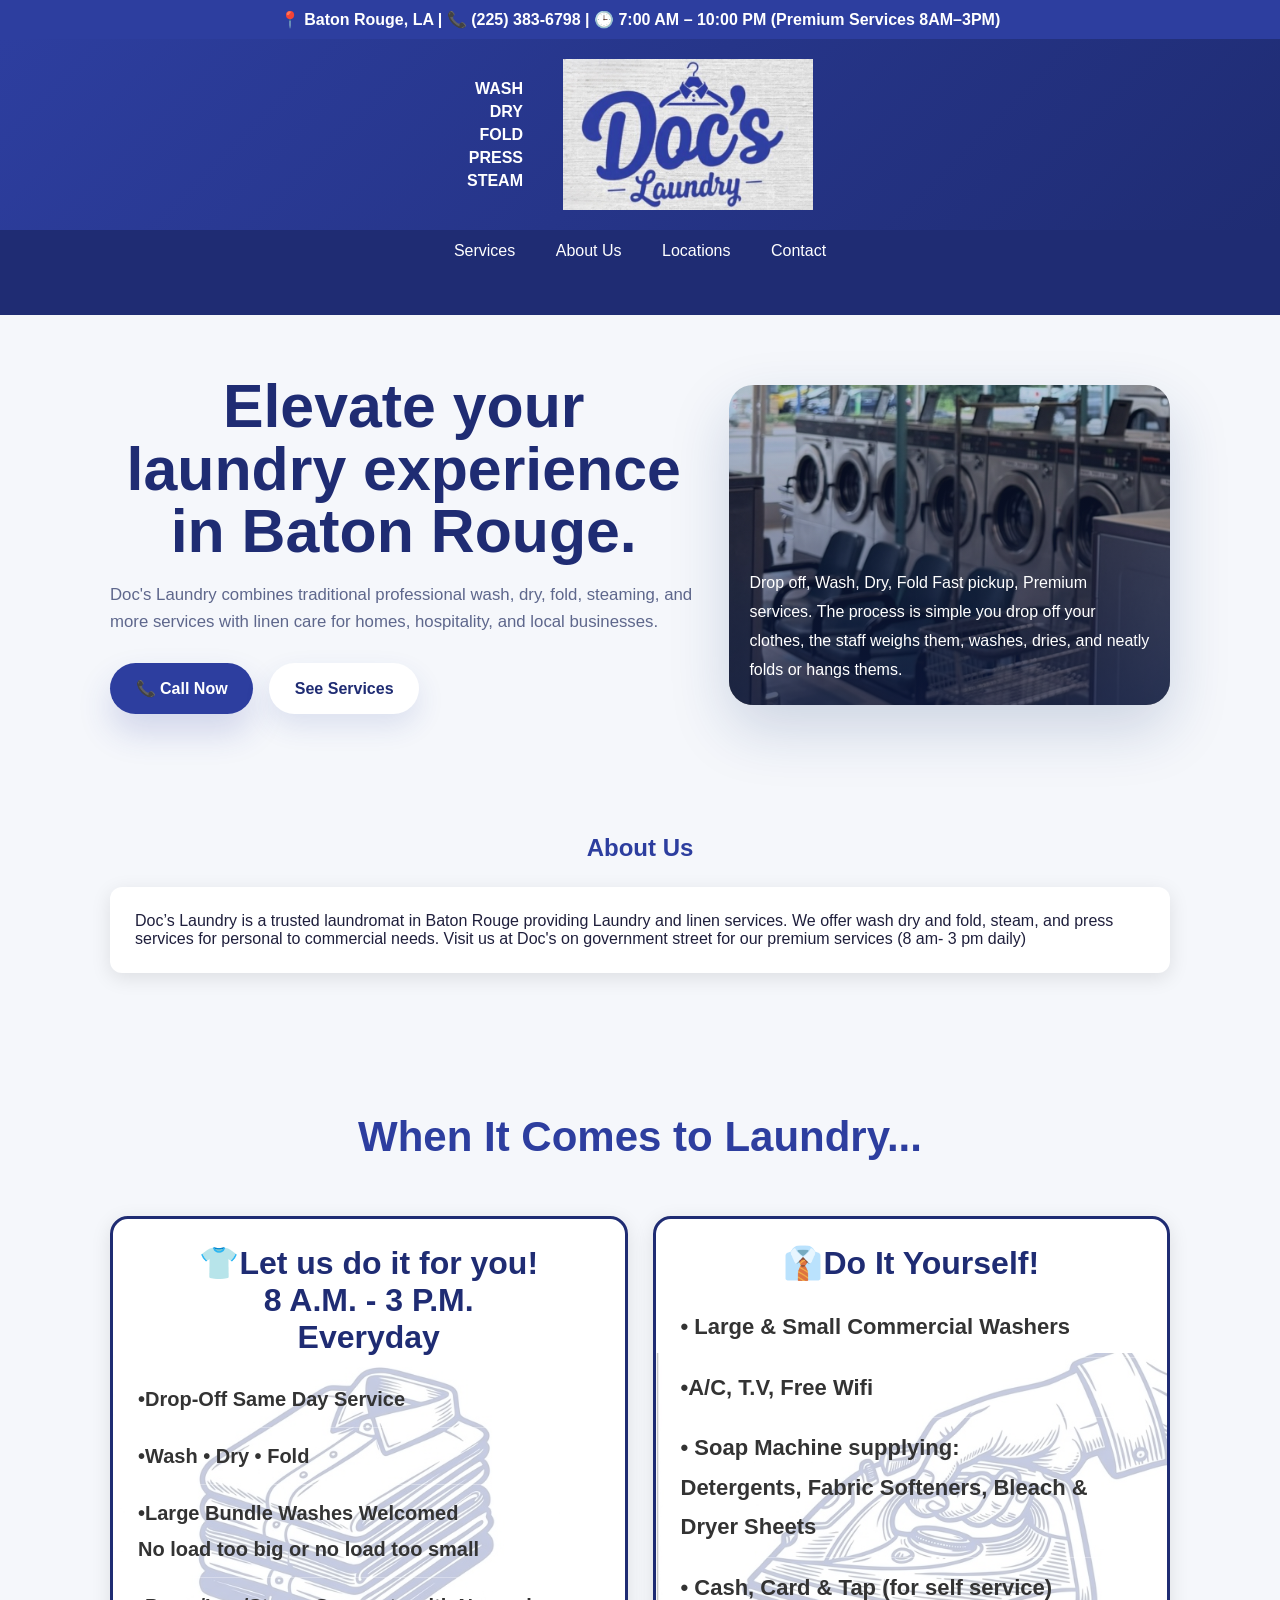
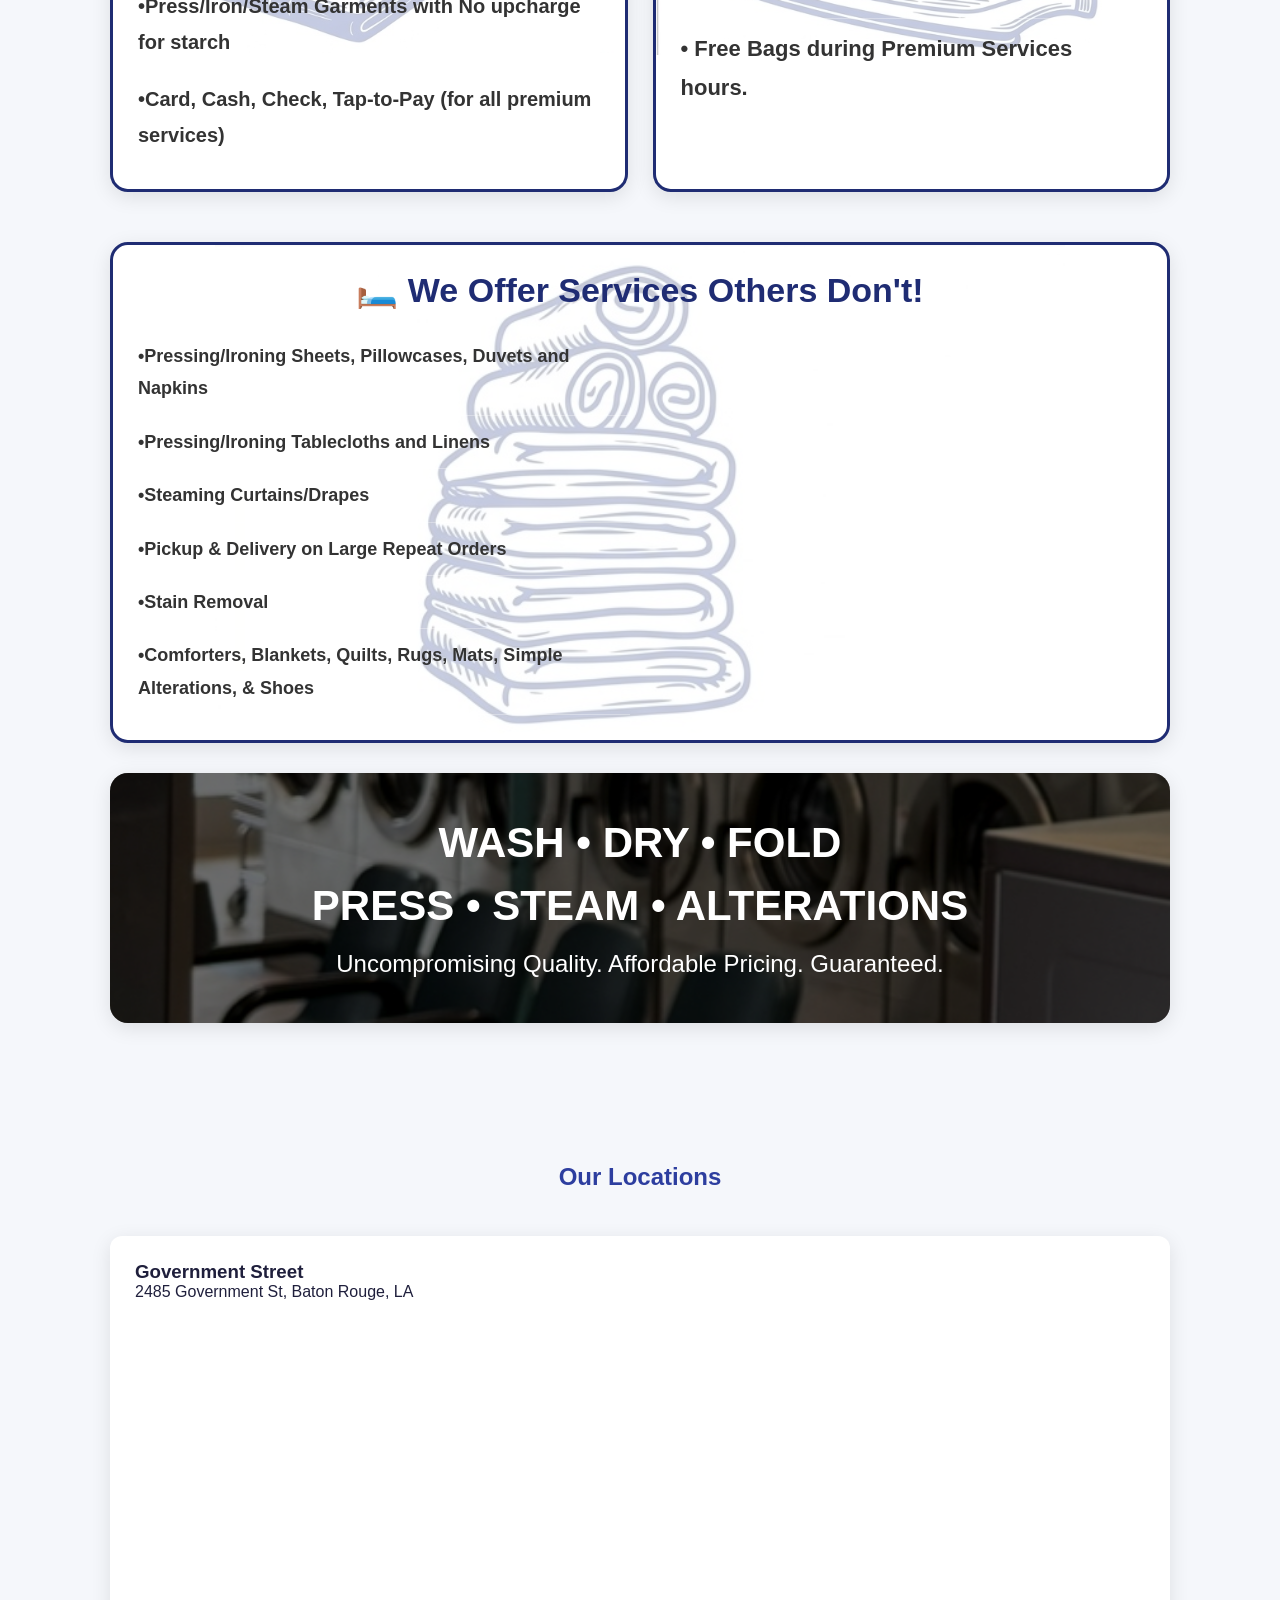
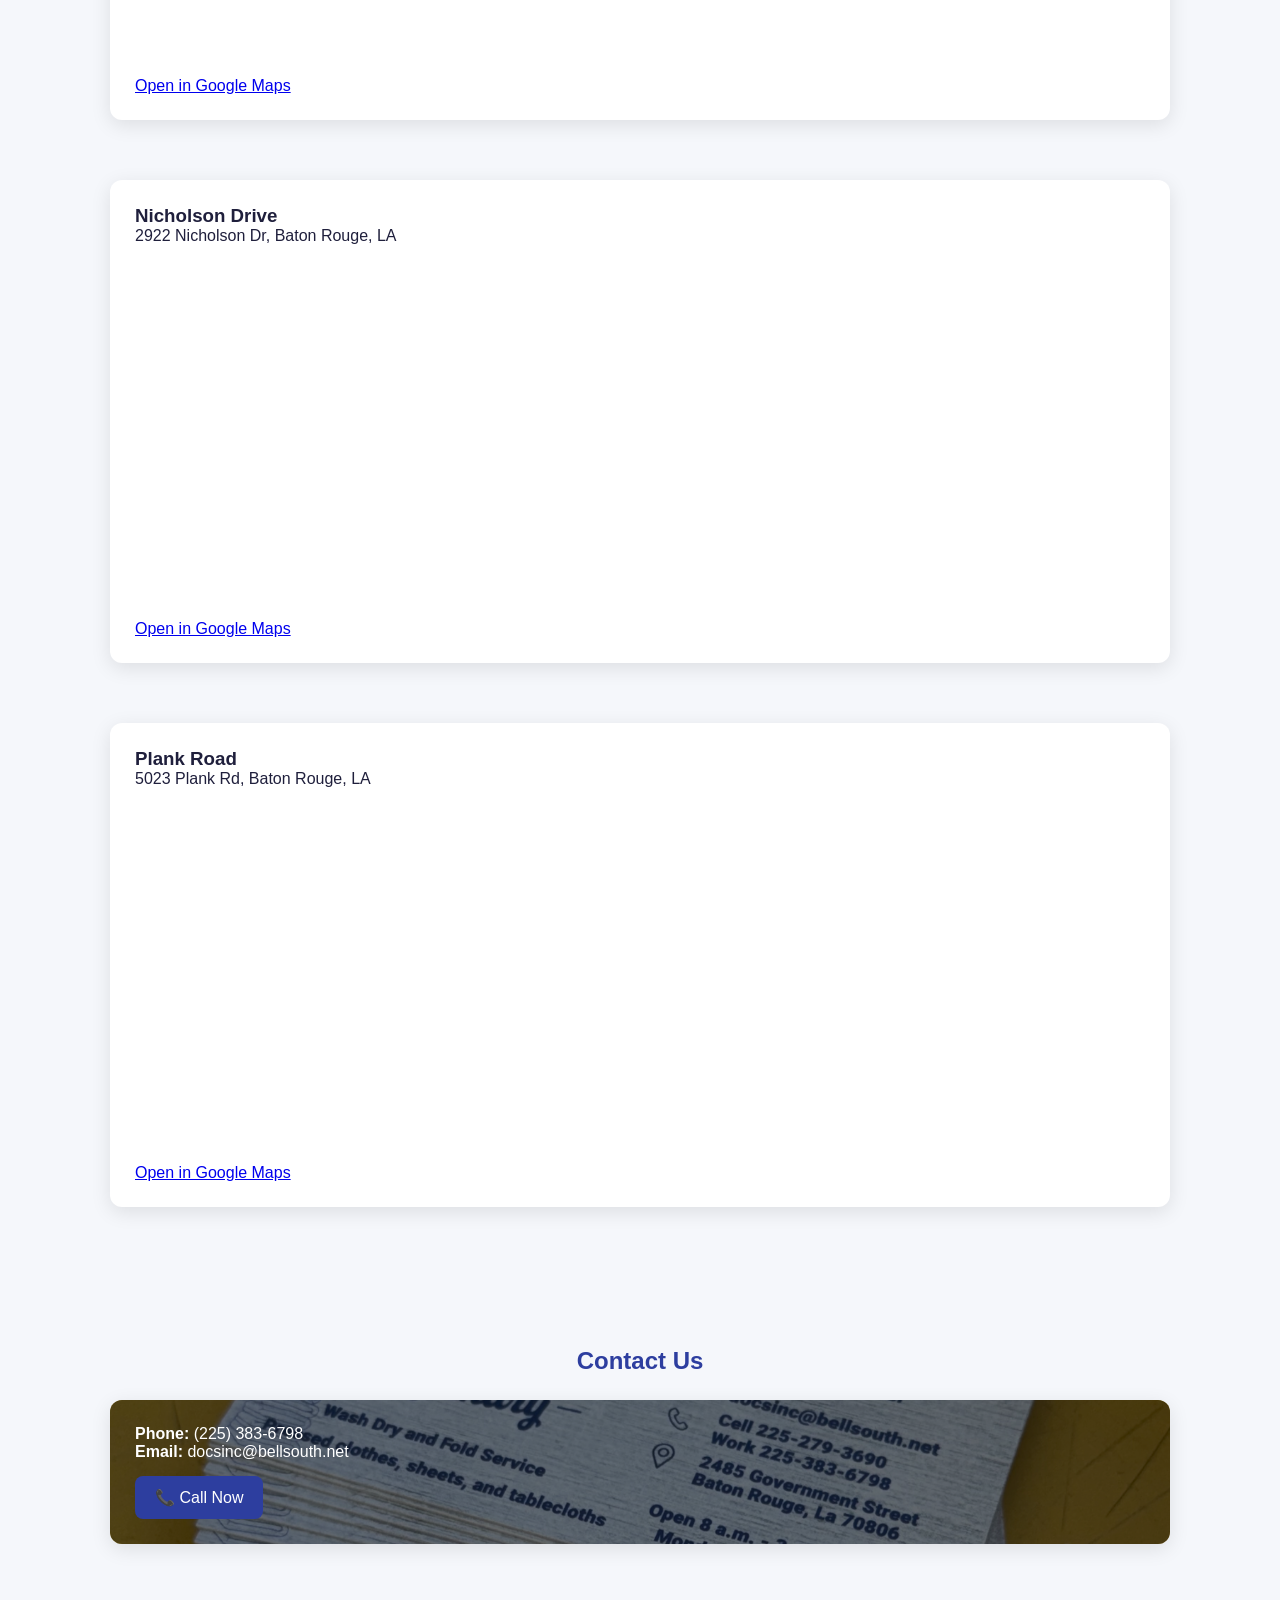
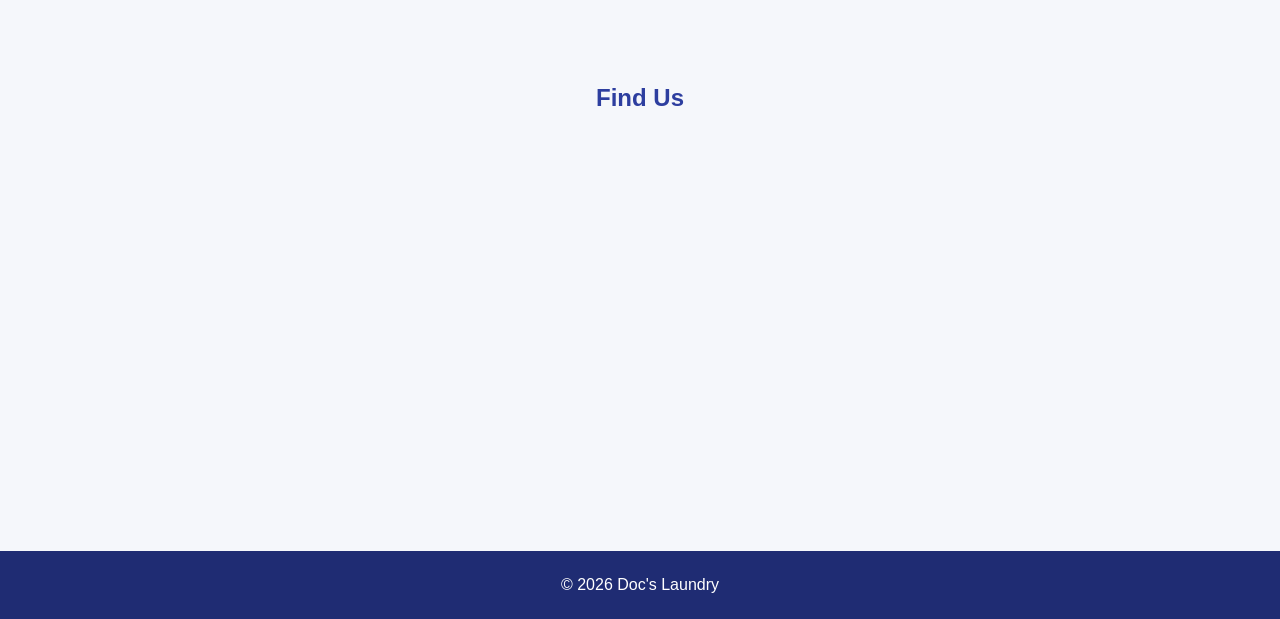
==== commit dbcdfa0a: "Add files via upload" ====
--- a/index.html
+++ b/index.html
@@ -1,623 +1,656 @@
-<!DOCTYPE html>
-<html lang="en">
-<head>
-<meta charset="UTF-8">
-<meta name="viewport" content="width=device-width, initial-scale=1.0">
-<title>Doc's Laundry</title>
-
-<style>
-* {
-    margin: 0;
-    padding: 0;
-    box-sizing: border-box;
-}
-
-body {
-    font-family: 'Segoe UI', sans-serif;
-    background: #f5f7fb;
-    color: #1f1f3c;
-}
-
-/* TOP BAR */
-.top-bar {
-    background: #2d3e9f;
-    color: white;
-    text-align: center;
-    padding: 10px;
-    font-weight: bold;
-}
-
-/* HEADER */
-header {
-    background: linear-gradient(135deg, #2d3e9f, #1f2c73);
-    padding: 20px;
-}
-
-.header-container {
-    display: flex;
-    align-items: center;
-    justify-content: center;
-    gap: 40px;
-}
-
-.logo {
-    max-width: 250px;
-}
-
-/* SERVICES LEFT OF LOGO */
-.header-services {
-    color: white;
-    font-weight: bold;
-    font-size: 16px;
-    text-align: right;
-}
-
-
-.header-services p {
-    margin: 5px 0;
-}
-
-/* NAV */
-nav {
-    background: #1f2c73;
-    padding: 12px;
-    text-align: center;
-    position: sticky;
-    top: 0;
-}
-
-nav a {
-    color: white;
-    margin: 0 18px;
-    text-decoration: none;
-}
-
-/* BANNER */
-.banner {
-    overflow: hidden;
-    white-space: nowrap;
-    background: #1f2c73;
-    color: #ffd700;
-    padding: 12px 0;
-    font-weight: bold;
-}
-
-.banner-track {
-    display: inline-block;
-    padding-left: 100%;
-    animation: scrollBanner 18s linear infinite;
-}
-
-@keyframes scrollBanner {
-    0% { transform: translateX(0); }
-    100% { transform: translateX(-100%); }
-}
-
-.hanger {
-    margin: 0 15px;
-}
-
-/* SECTIONS */
-section {
-    padding: 60px 20px;
-    max-width: 1100px;
-    margin: auto;
-    width: 100%;
-}
-
-h2 {
-    text-align: center;
-    margin-bottom: 25px;
-    color: #2d3e9f;
-}
-
-/* CARD */
-.card {
-    position: relative;
-    padding: 25px;
-    border-radius: 12px;
-    overflow: hidden;
-    margin: 20px 0;
-    box-shadow: 0 5px 20px rgba(0,0,0,0.1);
-}
-
-.card-light {
-    background: white;
-}
-
-.card-bg {
-    background-size: cover;
-    background-position: center;
-    color: white;
-}
-
-.card-bg::before {
-    content: "";
-    position: absolute;
-    inset: 0;
-    background: rgba(0,0,0,0.55);
-}
-
-.card-content {
-    position: relative;
-}
-
-/* LIST */
-ul {
-    list-style: none;
-}
-
-ul li {
-    padding: 10px 0;
-    border-bottom: 1px solid rgba(255,255,255,0.3);
-}
-
-/* LOCATIONS */
-.locations {
-    display: grid;
-    gap: 20px;
-}
-
-/* location card */
-.location-card {
-    text-decoration: none;
-    color: inherit;
-}
-
-.location-card:hover .card {
-    transform: scale(1.02);
-}
-
-/* map wrapper */
-.iframe-wrapper {
-    border-radius: 12px;
-    overflow: hidden;
-    margin-top: 12px;
-}
-
-/* BUTTON */
-.call-btn {
-    display: inline-block;
-    background: #2d3e9f;
-    color: white;
-    padding: 12px 20px;
-    margin-top: 15px;
-    border-radius: 8px;
-    text-decoration: none;
-}
-
-/* SCROLL ANIMATION */
-/* Disabled: show content by default so sections are visible immediately */
-.fade {
-    opacity: 1 !important;
-    transform: translateY(0) !important;
-    transition: none !important;
-}
-
-/* MAP */
-iframe {
-    width: 100%;
-    height: 350px;
-    border-radius: 12px;
-    border: 0;
-}
-
-/* FOOTER */
-footer {
-    background: #1f2c73;
-    color: white;
-    text-align: center;
-    padding: 25px;
-}
-
-/* FIX FOR PHONE NUMBER COLOR ON MOBILE */
-.top-bar a {
-    color: white !important;
-    text-decoration: none;
-}
-
-/* MOBILE RESPONSIVENESS FIX */
-body {
-    width: 100%;
-    overflow-x: hidden;
-}
-
-html {
-    width: 100%;
-    overflow-x: hidden;
-}
-
-/* HERO SECTION STYLES */
-.hero-grid {
-    display: grid;
-    grid-template-columns: 1.2fr 0.9fr;
-    align-items: center;
-    gap: 2rem;
-}
-
-.hero-copy h2 {
-    font-size: clamp(2.75rem, 5vw, 3.8rem);
-    color: #1f2c73;
-    margin-bottom: 1.2rem;
-    line-height: 1.03;
-}
-
-.hero-copy p {
-    color: #5e678c;
-    font-size: 1.05rem;
-    max-width: 680px;
-    line-height: 1.6;
-}
-
-.hero-actions {
-    display: flex;
-    flex-wrap: wrap;
-    gap: 1rem;
-    margin-top: 1.7rem;
-}
-
-.btn-primary,
-.btn-secondary {
-    display: inline-flex;
-    align-items: center;
-    justify-content: center;
-    border-radius: 999px;
-    padding: 1rem 1.6rem;
-    text-decoration: none;
-    font-weight: 700;
-    transition: transform 0.3s ease, background-color 0.3s ease, box-shadow 0.3s ease;
-}
-
-.btn-primary {
-    background: #2d3e9f;
-    color: white;
-    box-shadow: 0 18px 34px rgba(45, 62, 159, 0.18);
-}
-
-.btn-primary:hover {
-    transform: translateY(-1px);
-}
-
-.btn-secondary {
-    background: white;
-    color: #1f2c73;
-    box-shadow: 0 12px 28px rgba(45, 62, 159, 0.12);
-}
-
-.btn-secondary:hover {
-    transform: translateY(-1px);
-}
-
-.hero-visual {
-    position: relative;
-    min-height: 320px;
-    border-radius: 24px;
-    overflow: hidden;
-    background-image: url('laundry.jpeg');
-    background-size: cover;
-    background-position: center;
-    box-shadow: 0 24px 60px rgba(24, 54, 118, 0.18);
-}
-
-.hero-visual::after {
-    content: '';
-    position: absolute;
-    inset: 0;
-    background: linear-gradient(180deg, rgba(25, 43, 103, 0.22), rgba(15, 30, 74, 0.72));
-}
-
-.hero-visual p {
-    position: absolute;
-    left: 1.25rem;
-    right: 1.25rem;
-    bottom: 1.25rem;
-    color: white;
-    z-index: 1;
-    font-size: 1rem;
-    line-height: 1.8;
-}
-
-@media (max-width: 900px) {
-    .hero-grid {
-        grid-template-columns: 1fr;
-    }
-}
-</style>
-</head>
-
-<body>
-
-<div class="top-bar">
-📍 Baton Rouge, LA | 📞 (225) 383-6798 | 🕒 7:00 AM – 10:00 PM (Premium Services 8AM–3PM)
-</div>
-
-<header>
-    <div class="header-container">
-        
-        <div class="header-services">
-            <p>WASH</p>
-            <p>DRY</p>
-            <p>FOLD</p>
-            <p>PRESS</p>
-            <p>STEAM</p>
-            
-        </div>
-
-        <img src="IMG_0883.jpeg" class="logo">
-
-    </div>
-</header>
-
-<nav>
-    
-    <a href="services.html">Services</a>
-    <a href="#about">About Us</a>
-    <a href="#locations">Locations</a>
-    <a href="#contact">Contact</a>
-</nav>
-
-<div class="banner">
-    <div class="banner-track">
-        WASH <span class="hanger">👕</span>
-        DRY <span class="hanger">👕</span>
-        FOLD <span class="hanger">👕</span>
-        PRESS <span class="hanger">👕</span>
-        STEAM <span class="hanger">👕</span>
-	ALTERATIONS <span class="hanger">👕</span>
-    </div>
-</div>
-
-<section class="fade" style="padding: 60px 20px; max-width: 1100px; margin: auto; width: 100%;">
-    <div class="hero-grid">
-        <div class="hero-copy">
-            <h2>Elevate your laundry experience in Baton Rouge.</h2>
-            <p>Doc's Laundry combines traditioprofessional wash, dry, fold, steaming, and more services with linen care for homes, hospitality, and local businesses.</p>
-            <div class="hero-actions">
-                <a class="btn-primary" href="tel:12253836798">📞 Call Now</a>
-                <a class="btn-secondary" href="#services">See Services</a>
-            </div>
-        </div>
-        <div class="hero-visual">
-            <p>Drop off, Wash, Dry, Fold Fast pickup, Premium services. The process is simple you drop off your clothes, the staff weighs them and washes, dries, and neatly folds or hangs them fo[...]</p>
-        </div>
-    </div>
-</section>
-
-<section id="about" class="fade">
-    <h2>About Us</h2>
-    <div class="card card-light">
-        <p>
-            Doc’s Laundry is a trusted laundromat in Baton Rouge providing Laundry and linen services.
-            We offer wash dry and fold, steam, and press services for personal to commercial needs. Visit us at Doc's on government street for our premium services (8 am- 3 pm daily)
-	
-        </p>
-    </div>
-</section>
-<section id="services" class="fade">
-    <h2 style="font-size:42px;">
-        When It  Comes to Laundry
-    </h2>
-
-    <div style="
-        display:grid;
-        grid-template-columns:repeat(auto-fit,minmax(450px,1fr));
-        gap:25px;
-        margin-top:35px;
-    ">
-
-        <!-- WASH & FOLD -->
-
-        <div class="card card-light" style="
-            border:3px solid #1f2c73;
-            border-radius:18px;
-        ">
-            <h3 style="
-                color:#1f2c73;
-                font-size:32px;
-                margin-bottom:15px;
-            ">
-               <center>👕Let us do it for you!  <br>
-<center> 8 A.M. - 3 P.M. <br> Everyday 
-            </h3>
-            <ul style="
-                list-style:none;
-                color:#333;
-                font-size:18px;
-                line-height:1.8;
-            "> 	
-<li>•Drop-Off Same Day Service </li>
-<li>•Wash • Dry • Fold</li>
-<li>•Large Bundle Washes Welcomed<br> No load too big or too small</li>           
-               
-                <li>•Press/Iron/Steam Garments with No upcharge for startch</li><li>•Check, Card, Cash, Tap-to-Pay (for all premium services)</li>
-           </ul>
-        </div>
-
-        <!-- Self-Service -->
-
-        <div class="card card-light" style="
-            border:3px solid #1f2c73;
-            border-radius:18px;
-        ">
-            <h3 style="
-                color:#1f2c73;
-                font-size:32px;
-                margin-bottom:15px;
-            ">
-                 <center> 👔Do It Yourself!
-             </h3>
-
-            <ul style="
-                list-style:none;
-                color:#333;
-                font-size:18px;
-                line-height:1.8;
-            ">                <li>• Large & Small Commercial Washers</li>
-                <li>•A/C, T.V, Wifi </li>
-                <li>• Soap Machine supplying:<br> Detergents, Fabric Softeners, Bleach & Dryer Sheets</li>
-                <li>• Cash, Card & Tap (for self service)</li>
-                <li>• Free Bags during Premium Services hours.</li>
-
-
-            </ul>
-        </div>
-
-    </div>
-
-    <!--Press Steam -->
-
-    <div class="card card-light" style="
-        margin-top:30px;
-        border:3px solid #1f2c73;
-        border-radius:18px;
-    ">
-
-        <h3 style="
-            color:#1f2c73;
-            font-size:34px;
-            margin-bottom:20px;
-        ">
-            <center>🛏️ We Offer Services Others Don't!
-        </h3>
-	    <div style="
-            display:grid;
-            grid-template-columns:repeat(auto-fit,minmax(300px,1fr));
-            gap:20px;
-        ">
-
-            <ul style="
-                list-style:none;
-                color:#333;
-                font-size:18px;
-                line-height:1.8;
-            ">
-<li>•Pressing/Ironing Sheets, Pillowcases, Duvets and napkins</li>
-                <li>•Pressing/Ironing Tablecloths and linenes</li>
-                <li>•Steamig Curtains/Drapes</li>
-
-		<li>•Pickup + Delivery on Large Repeat Orders</li>
-                <li>•Stain Removal</li>
-                <li>•Comforters, Blankets, Quilts, Rugs, Mats, Simple Alterations, & Shoes</li>
-                </ul>
-
-            <ul style="
-                list-style:none;
-                color:#333;
-                font-size:18px;
-                line-height:1.8;
-            ">
-                            </ul>
-
-        </div>
-    </div>
-
-
-    
-
-    <!-- EXTRA SERVICES -->
-
-    <div class="card card-bg"
-         style="
-         background-image:url('laundry.jpeg');
-         margin-top:30px;
-         border-radius:18px;
-         min-height:250px;
-         display:flex;
-         align-items:center;
-         justify-content:center;
-         ">
- 
-        <div class="card-content" style="
-            text-align:center;
-            max-width:800px;
-        ">
-            <h3 style="
-                font-size:42px;
-                margin-bottom:15px;
-            ">
-                WASH • DRY • FOLD
-            </h3>
-
-            <h3 style="
-                font-size:42px;
-                margin-bottom:15px;
-            ">
-                PRESS • STEAM • ALTERATIONS
-            </h3>
-
-            <p style="
-                font-size:24px;
-                margin-top:20px;
-            ">
-                Uncompromising Quality. Affordable Pricing. Guaranteed.
-            </p>
-        </div>
-</section>
-
-
-<section id="locations" class="fade">
-    <h2>Our Locations</h2>
-    <div class="locations">
-
-        <div class="location-card">
-            <div class="card card-light">
-                <h3>Government Street</h3>
-                <p>2485 Government St, Baton Rouge, LA</p>
-                <div class="iframe-wrapper">
-                    <iframe src="https://www.google.com/maps?q=2485+Government+St,+Baton+Rouge,+LA&output=embed" loading="lazy" referrerpolicy="no-referrer-when-downgrade" allowfullscreen></iframe>
-                </div>
-                <p style="margin-top:0.6rem;"><a href="https://www.google.com/maps?q=2485+Government+St+Baton+Rouge" target="_blank">Open in Google Maps</a></p>
-            </div>
-        </div>
-
-        <div class="location-card">
-            <div class="card card-light">
-                <h3>Nicholson Drive</h3>
-                <p>2922 Nicholson Dr, Baton Rouge, LA</p>
-                <div class="iframe-wrapper">
-                    <iframe src="https://www.google.com/maps?q=2922+Nicholson+Dr,+Baton+Rouge,+LA&output=embed" loading="lazy" referrerpolicy="no-referrer-when-downgrade" allowfullscreen></iframe>
-                </div>
-                <p style="margin-top:0.6rem;"><a href="https://www.google.com/maps?q=2922+Nicholson+Dr+Baton+Rouge" target="_blank">Open in Google Maps</a></p>
-            </div>
-        </div>
-
-        <div class="location-card">
-            <div class="card card-light">
-                <h3>Plank Road</h3>
-                <p>5023 Plank Rd, Baton Rouge, LA</p>
-                <div class="iframe-wrapper">
-                    <iframe src="https://www.google.com/maps?q=5023+Plank+Rd,+Baton+Rouge,+LA&output=embed" loading="lazy" referrerpolicy="no-referrer-when-downgrade" allowfullscreen></iframe>
-                </div>
-                <p style="margin-top:0.6rem;"><a href="https://www.google.com/maps?q=5023+Plank+Rd+Baton+Rouge" target="_blank">Open in Google Maps</a></p>
-            </div>
-        </div>
-
-    </div>
-</section>
-
-<section id="contact" class="fade">
-    <h2>Contact Us</h2>
-    <div class="card card-bg" style="background-image:url('cards.jpeg')">
-        <div class="card-content">
-            <p><strong>Phone:</strong> (225) 383-6798</p>
-            <p><strong>Email:</strong> docsinc@bellsouth.net</p>
-
-            <a href="tel:12253836798" class="call-btn">📞 Call Now</a>
-        </div>
-    </div>
-</section>
-
-<section class="fade">
-    <h2>Find Us</h2>
-    <div class="iframe-wrapper">
-        <iframe src="https://www.google.com/maps?q=2485+Government+St,+Baton+Rouge,+LA&output=embed" loading="lazy" referrerpolicy="no-referrer-when-downgrade" allowfullscreen></iframe>
-    </div>
-</section>
-
-<footer>
-    <p>© 2026 Doc's Laundry</p>
-</footer>
-
-<!-- scroll-on-view script removed as requested -->
-</body>
-</html>
+<!DOCTYPE html>
+<html lang="en">
+<head>
+<meta charset="UTF-8">
+<meta name="viewport" content="width=device-width, initial-scale=1.0">
+<title>Doc's Laundry</title>
+
+<style>
+* {
+    margin: 0;
+    padding: 0;
+    box-sizing: border-box;
+}
+
+body {
+    font-family: 'Segoe UI', sans-serif;
+    background: #f5f7fb;
+    color: #1f1f3c;
+}
+
+/* TOP BAR */
+.top-bar {
+    background: #2d3e9f;
+    color: white;
+    text-align: center;
+    padding: 10px;
+    font-weight: bold;
+}
+
+/* HEADER */
+header {
+    background: linear-gradient(135deg, #2d3e9f, #1f2c73);
+    padding: 20px;
+}
+
+.header-container {
+    display: flex;
+    align-items: center;
+    justify-content: center;
+    gap: 40px;
+}
+
+.logo {
+    max-width: 250px;
+}
+
+/* SERVICES LEFT OF LOGO */
+.header-services {
+    color: white;
+    font-weight: bold;
+    font-size: 16px;
+    text-align: right;
+}
+
+
+.header-services p {
+    margin: 5px 0;
+}
+
+/* NAV */
+nav {
+    background: #1f2c73;
+    padding: 12px;
+    text-align: center;
+    position: sticky;
+    top: 0;
+}
+
+nav a {
+    color: white;
+    margin: 0 18px;
+    text-decoration: none;
+}
+
+/* BANNER */
+.banner {
+    overflow: hidden;
+    white-space: nowrap;
+    background: #1f2c73;
+    color: #ffd700;
+    padding: 12px 0;
+    font-weight: bold;
+}
+
+.banner-track {
+    display: inline-block;
+    padding-left: 100%;
+    animation: scrollBanner 18s linear infinite;
+}
+
+@keyframes scrollBanner {
+    0% { transform: translateX(0); }
+    100% { transform: translateX(-100%); }
+}
+
+.hanger {
+    margin: 0 15px;
+}
+
+/* SECTIONS */
+section {
+    padding: 60px 20px;
+    max-width: 1100px;
+    margin: auto;
+    width: 100%;
+}
+
+h2 {
+    text-align: center;
+    margin-bottom: 25px;
+    color: #2d3e9f;
+}
+
+/* CARD */
+.card {
+    position: relative;
+    padding: 25px;
+    border-radius: 12px;
+    overflow: hidden;
+    margin: 20px 0;
+    box-shadow: 0 5px 20px rgba(0,0,0,0.1);
+}
+
+.card-light {
+    background: white;
+}
+
+.card-bg {
+    background-size: cover;
+    background-position: center;
+    color: white;
+}
+
+.service-image-card {
+    background-repeat: no-repeat;
+    background-position: center;
+    background-size: contain;
+    min-height: 340px;
+    background-color: white;
+    position: relative;
+}
+
+.service-image-card::before {
+    content: "";
+    position: absolute;
+    inset: 0;
+    background: rgba(255, 255, 255, 0.75);
+    pointer-events: none;
+    border-radius: 18px;
+}
+
+.service-image-card .card-content {
+    position: relative;
+    z-index: 1;
+}
+
+.card-bg::before {
+    content: "";
+    position: absolute;
+    inset: 0;
+    background: rgba(0,0,0,0.55);
+}
+
+.card-content {
+    position: relative;
+}
+
+/* LIST */
+ul {
+    list-style: none;
+}
+
+ul li {
+    padding: 10px 0;
+    border-bottom: 1px solid rgba(255,255,255,0.3);
+}
+
+/* LOCATIONS */
+.locations {
+    display: grid;
+    gap: 20px;
+}
+
+/* location card */
+.location-card {
+    text-decoration: none;
+    color: inherit;
+}
+
+.location-card:hover .card {
+    transform: scale(1.02);
+}
+
+/* map wrapper */
+.iframe-wrapper {
+    border-radius: 12px;
+    overflow: hidden;
+    margin-top: 12px;
+}
+
+/* BUTTON */
+.call-btn {
+    display: inline-block;
+    background: #2d3e9f;
+    color: white;
+    padding: 12px 20px;
+    margin-top: 15px;
+    border-radius: 8px;
+    text-decoration: none;
+}
+
+/* SCROLL ANIMATION */
+/* Disabled: show content by default so sections are visible immediately */
+.fade {
+    opacity: 1 !important;
+    transform: translateY(0) !important;
+    transition: none !important;
+}
+
+/* MAP */
+iframe {
+    width: 100%;
+    height: 350px;
+    border-radius: 12px;
+    border: 0;
+}
+
+/* FOOTER */
+footer {
+    background: #1f2c73;
+    color: white;
+    text-align: center;
+    padding: 25px;
+}
+
+/* FIX FOR PHONE NUMBER COLOR ON MOBILE */
+.top-bar a {
+    color: white !important;
+    text-decoration: none;
+}
+
+/* MOBILE RESPONSIVENESS FIX */
+body {
+    width: 100%;
+    overflow-x: hidden;
+}
+
+html {
+    width: 100%;
+    overflow-x: hidden;
+}
+
+/* HERO SECTION STYLES */
+.hero-grid {
+    display: grid;
+    grid-template-columns: 1.2fr 0.9fr;
+    align-items: center;
+    gap: 2rem;
+}
+
+.hero-copy h2 {
+    font-size: clamp(2.75rem, 5vw, 3.8rem);
+    color: #1f2c73;
+    margin-bottom: 1.2rem;
+    line-height: 1.03;
+}
+
+.hero-copy p {
+    color: #5e678c;
+    font-size: 1.05rem;
+    max-width: 680px;
+    line-height: 1.6;
+}
+
+.hero-actions {
+    display: flex;
+    flex-wrap: wrap;
+    gap: 1rem;
+    margin-top: 1.7rem;
+}
+
+.btn-primary,
+.btn-secondary {
+    display: inline-flex;
+    align-items: center;
+    justify-content: center;
+    border-radius: 999px;
+    padding: 1rem 1.6rem;
+    text-decoration: none;
+    font-weight: 700;
+    transition: transform 0.3s ease, background-color 0.3s ease, box-shadow 0.3s ease;
+}
+
+.btn-primary {
+    background: #2d3e9f;
+    color: white;
+    box-shadow: 0 18px 34px rgba(45, 62, 159, 0.18);
+}
+
+.btn-primary:hover {
+    transform: translateY(-1px);
+}
+
+.btn-secondary {
+    background: white;
+    color: #1f2c73;
+    box-shadow: 0 12px 28px rgba(45, 62, 159, 0.12);
+}
+
+.btn-secondary:hover {
+    transform: translateY(-1px);
+}
+
+.hero-visual {
+    position: relative;
+    min-height: 320px;
+    border-radius: 24px;
+    overflow: hidden;
+    background-image: url('laundry.jpeg');
+    background-size: cover;
+    background-position: center;
+    box-shadow: 0 24px 60px rgba(24, 54, 118, 0.18);
+}
+
+.hero-visual::after {
+    content: '';
+    position: absolute;
+    inset: 0;
+    background: linear-gradient(180deg, rgba(25, 43, 103, 0.22), rgba(15, 30, 74, 0.72));
+}
+
+.hero-visual p {
+    position: absolute;
+    left: 1.25rem;
+    right: 1.25rem;
+    bottom: 1.25rem;
+    color: white;
+    z-index: 1;
+    font-size: 1rem;
+    line-height: 1.8;
+}
+
+@media (max-width: 900px) {
+    .hero-grid {
+        grid-template-columns: 1fr;
+    }
+}
+</style>
+</head>
+
+<body>
+
+<div class="top-bar">
+📍 Baton Rouge, LA | 📞 (225) 383-6798 | 🕒 7:00 AM – 10:00 PM (Premium Services 8AM–3PM)
+</div>
+
+<header>
+    <div class="header-container">
+        
+        <div class="header-services">
+            <p>WASH</p>
+            <p>DRY</p>
+            <p>FOLD</p>
+            <p>PRESS</p>
+            <p>STEAM</p>
+            
+        </div>
+
+        <img src="IMG_0883.jpeg" class="logo">
+
+    </div>
+</header>
+
+<nav>
+    
+    <a href="services.html">Services</a>
+    <a href="#about">About Us</a>
+    <a href="#locations">Locations</a>
+    <a href="#contact">Contact</a>
+</nav>
+
+<div class="banner">
+    <div class="banner-track">
+        WASH <span class="hanger">👕</span>
+        DRY <span class="hanger">👕</span>
+        FOLD <span class="hanger">👕</span>
+        PRESS <span class="hanger">👕</span>
+        STEAM <span class="hanger">👕</span>
+	ALTERATIONS <span class="hanger">👕</span>
+    </div>
+</div>
+
+<section class="fade" style="padding: 60px 20px; max-width: 1100px; margin: auto; width: 100%;">
+    <div class="hero-grid">
+        <div class="hero-copy">
+            <h2>Elevate your laundry experience in Baton Rouge.</h2>
+            <p>Doc's Laundry combines traditional professional wash, dry, fold, steaming, and more services with linen care for homes, hospitality, and local businesses.</p>
+            <div class="hero-actions">
+                <a class="btn-primary" href="tel:12253836798">📞 Call Now</a>
+                <a class="btn-secondary" href="#services">See Services</a>
+            </div>
+        </div>
+        <div class="hero-visual">
+            <p>Drop off, Wash, Dry, Fold Fast pickup, Premium services. The process is simple you drop off your clothes, the staff weighs them, washes, dries, and neatly folds or hangs thems.</p>
+        </div>
+    </div>
+</section>
+
+<section id="about" class="fade">
+    <h2>About Us</h2>
+    <div class="card card-light">
+        <p>
+            Doc’s Laundry is a trusted laundromat in Baton Rouge providing Laundry and linen services.
+            We offer wash dry and fold, steam, and press services for personal to commercial needs. Visit us at Doc's on government street for our premium services (8 am- 3 pm daily)
+	
+        </p>
+    </div>
+</section>
+<section id="services" class="fade">
+    <h2 style="font-size:42px;">
+        When It  Comes to Laundry...
+    </h2>
+
+    <div style="
+        display:grid;
+        grid-template-columns:repeat(auto-fit,minmax(450px,1fr));
+        gap:25px;
+        margin-top:35px;
+    ">
+
+        <!-- WASH & FOLD -->
+
+        <div class="card service-image-card" style="
+            border:3px solid #1f2c73;
+            border-radius:18px;
+            background-image:url('folded.jpeg');
+        ">
+            <div class="card-content">
+                <h3 style="
+                    color:#1f2c73;
+                    font-size:32px;
+                    margin-bottom:15px;
+                ">
+                   <center>👕Let us do it for you!  <br>
+<center> 8 A.M. - 3 P.M. <br> Everyday 
+                </h3>
+                <ul style="
+                    list-style:none;
+                    color:#333;
+                    font-size:20px;
+                    font-weight: bold;
+                    line-height:1.8;
+                "> 	
+<li>•Drop-Off Same Day Service </li>
+<li>•Wash • Dry • Fold</li>
+<li>•Large Bundle Washes Welcomed<br> No load too big or no load too small</li>           
+               
+                <li>•Press/Iron/Steam Garments with No upcharge for starch</li><li>•Card, Cash, Check, Tap-to-Pay (for all premium services)</li>
+               </ul>
+            </div>
+        </div>
+
+        <!-- Self-Service -->
+
+        <div class="card service-image-card" style="
+            border:3px solid #1f2c73;
+            border-radius:18px;
+            background-image:url('iron .jpeg');
+        ">
+            <div class="card-content">
+                <h3 style="
+                    color:#1f2c73;
+                    font-size:32px;
+                    margin-bottom:15px;
+                ">
+                     <center> 👔Do It Yourself!
+                 </h3>
+
+                <ul style="
+                    list-style:none;
+                    color:#333;
+                    font-weight: bold;
+                    font-size:22px;
+                    line-height:1.8;
+                ">                <li>• Large & Small Commercial Washers</li>
+                    <li>•A/C, T.V, Free Wifi </li>
+                    <li>• Soap Machine supplying:<br> Detergents, Fabric Softeners, Bleach & Dryer Sheets</li>
+                    <li>• Cash, Card & Tap (for self service)</li>
+                    <li>• Free Bags during Premium Services hours.</li>
+
+
+                </ul>
+            </div>
+        </div>
+
+    </div>
+
+    <!--Press Steam -->
+
+    <div class="card service-image-card" style="
+        margin-top:30px;
+        border:3px solid #1f2c73;
+        border-radius:18px;
+        background-image:url('towells.jpeg');
+    ">
+        <div class="card-content">
+            <h3 style="
+                color:#1f2c73;
+                font-size:34px;
+                margin-bottom:20px;
+            ">
+                <center>🛏️ We Offer Services Others Don't!
+            </h3>
+	    <div style="
+            display:grid;
+            grid-template-columns:repeat(auto-fit,minmax(300px,1fr));
+            gap:20px;
+        ">
+
+            <ul style="
+                list-style:none;
+                color:#333;
+                font-size:18px;
+		font-weight: bold;
+                line-height:1.8;
+            ">
+<li>•Pressing/Ironing Sheets, Pillowcases, Duvets and Napkins</li>
+                <li>•Pressing/Ironing Tablecloths and Linens</li>
+                <li>•Steaming Curtains/Drapes</li>
+
+		<li>•Pickup & Delivery on Large Repeat Orders</li>
+                <li>•Stain Removal</li>
+                <li>•Comforters, Blankets, Quilts, Rugs, Mats, Simple Alterations, & Shoes</li>
+                </ul>
+
+            <ul style="
+                list-style:none;
+                color:#333;
+                font-size:18px;
+		font-weight: bold;
+                line-height:1.8;
+            ">
+                            </ul>
+
+        </div>
+        </div>
+    </div>
+
+    <!-- EXTRA SERVICES -->
+
+    <div class="card card-bg"
+         style="
+         background-image:url('laundry.jpeg');
+         margin-top:30px;
+         border-radius:18px;
+         min-height:250px;
+         display:flex;
+         align-items:center;
+         justify-content:center;
+         ">
+ 
+        <div class="card-content" style="
+            text-align:center;
+            max-width:800px;
+        ">
+            <h3 style="
+                font-size:42px;
+                margin-bottom:15px;
+            ">
+                WASH • DRY • FOLD
+            </h3>
+
+            <h3 style="
+                font-size:42px;
+                margin-bottom:15px;
+            ">
+                PRESS • STEAM • ALTERATIONS
+            </h3>
+
+            <p style="
+                font-size:24px;
+                margin-top:20px;
+            ">
+                Uncompromising Quality. Affordable Pricing. Guaranteed.
+            </p>
+        </div>
+    </div>
+</section>
+
+
+<section id="locations" class="fade">
+    <h2>Our Locations</h2>
+    <div class="locations">
+
+        <div class="location-card">
+            <div class="card card-light">
+                <h3>Government Street</h3>
+                <p>2485 Government St, Baton Rouge, LA</p>
+                <div class="iframe-wrapper">
+                    <iframe src="https://www.google.com/maps?q=2485+Government+St,+Baton+Rouge,+LA&output=embed" loading="lazy" referrerpolicy="no-referrer-when-downgrade" allowfullscreen></iframe>
+                </div>
+                <p style="margin-top:0.6rem;"><a href="https://www.google.com/maps?q=2485+Government+St+Baton+Rouge" target="_blank">Open in Google Maps</a></p>
+            </div>
+        </div>
+
+        <div class="location-card">
+            <div class="card card-light">
+                <h3>Nicholson Drive</h3>
+                <p>2922 Nicholson Dr, Baton Rouge, LA</p>
+                <div class="iframe-wrapper">
+                    <iframe src="https://www.google.com/maps?q=2922+Nicholson+Dr,+Baton+Rouge,+LA&output=embed" loading="lazy" referrerpolicy="no-referrer-when-downgrade" allowfullscreen></iframe>
+                </div>
+                <p style="margin-top:0.6rem;"><a href="https://www.google.com/maps?q=2922+Nicholson+Dr+Baton+Rouge" target="_blank">Open in Google Maps</a></p>
+            </div>
+        </div>
+
+        <div class="location-card">
+            <div class="card card-light">
+                <h3>Plank Road</h3>
+                <p>5023 Plank Rd, Baton Rouge, LA</p>
+                <div class="iframe-wrapper">
+                    <iframe src="https://www.google.com/maps?q=5023+Plank+Rd,+Baton+Rouge,+LA&output=embed" loading="lazy" referrerpolicy="no-referrer-when-downgrade" allowfullscreen></iframe>
+                </div>
+                <p style="margin-top:0.6rem;"><a href="https://www.google.com/maps?q=5023+Plank+Rd+Baton+Rouge" target="_blank">Open in Google Maps</a></p>
+            </div>
+        </div>
+
+    </div>
+</section>
+
+<section id="contact" class="fade">
+    <h2>Contact Us</h2>
+    <div class="card card-bg" style="background-image:url('cards.jpeg')">
+        <div class="card-content">
+            <p><strong>Phone:</strong> (225) 383-6798</p>
+            <p><strong>Email:</strong> docsinc@bellsouth.net</p>
+
+            <a href="tel:12253836798" class="call-btn">📞 Call Now</a>
+        </div>
+    </div>
+</section>
+
+<section class="fade">
+    <h2>Find Us</h2>
+    <div class="iframe-wrapper">
+        <iframe src="https://www.google.com/maps?q=2485+Government+St,+Baton+Rouge,+LA&output=embed" loading="lazy" referrerpolicy="no-referrer-when-downgrade" allowfullscreen></iframe>
+    </div>
+</section>
+
+<footer>
+    <p>© 2026 Doc's Laundry</p>
+</footer>
+
+<!-- scroll-on-view script removed as requested -->
+</body>
+</html>
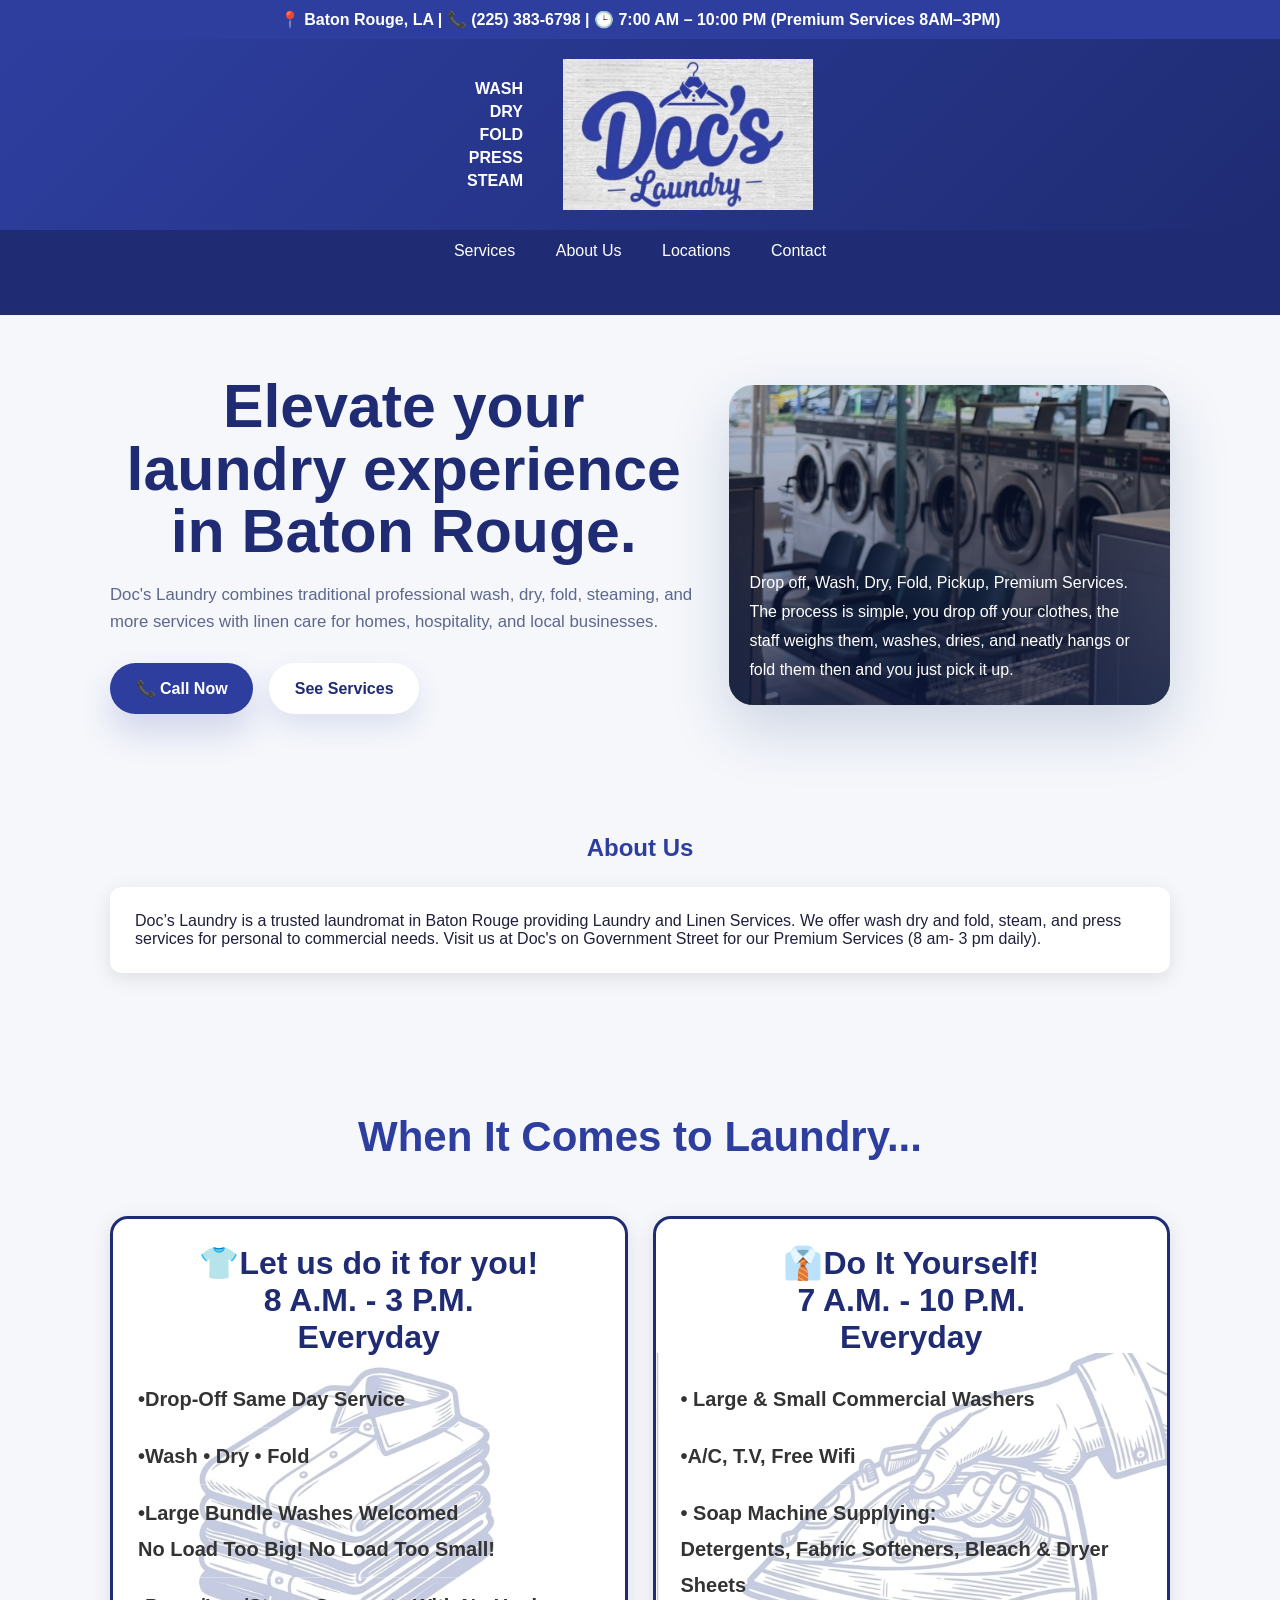
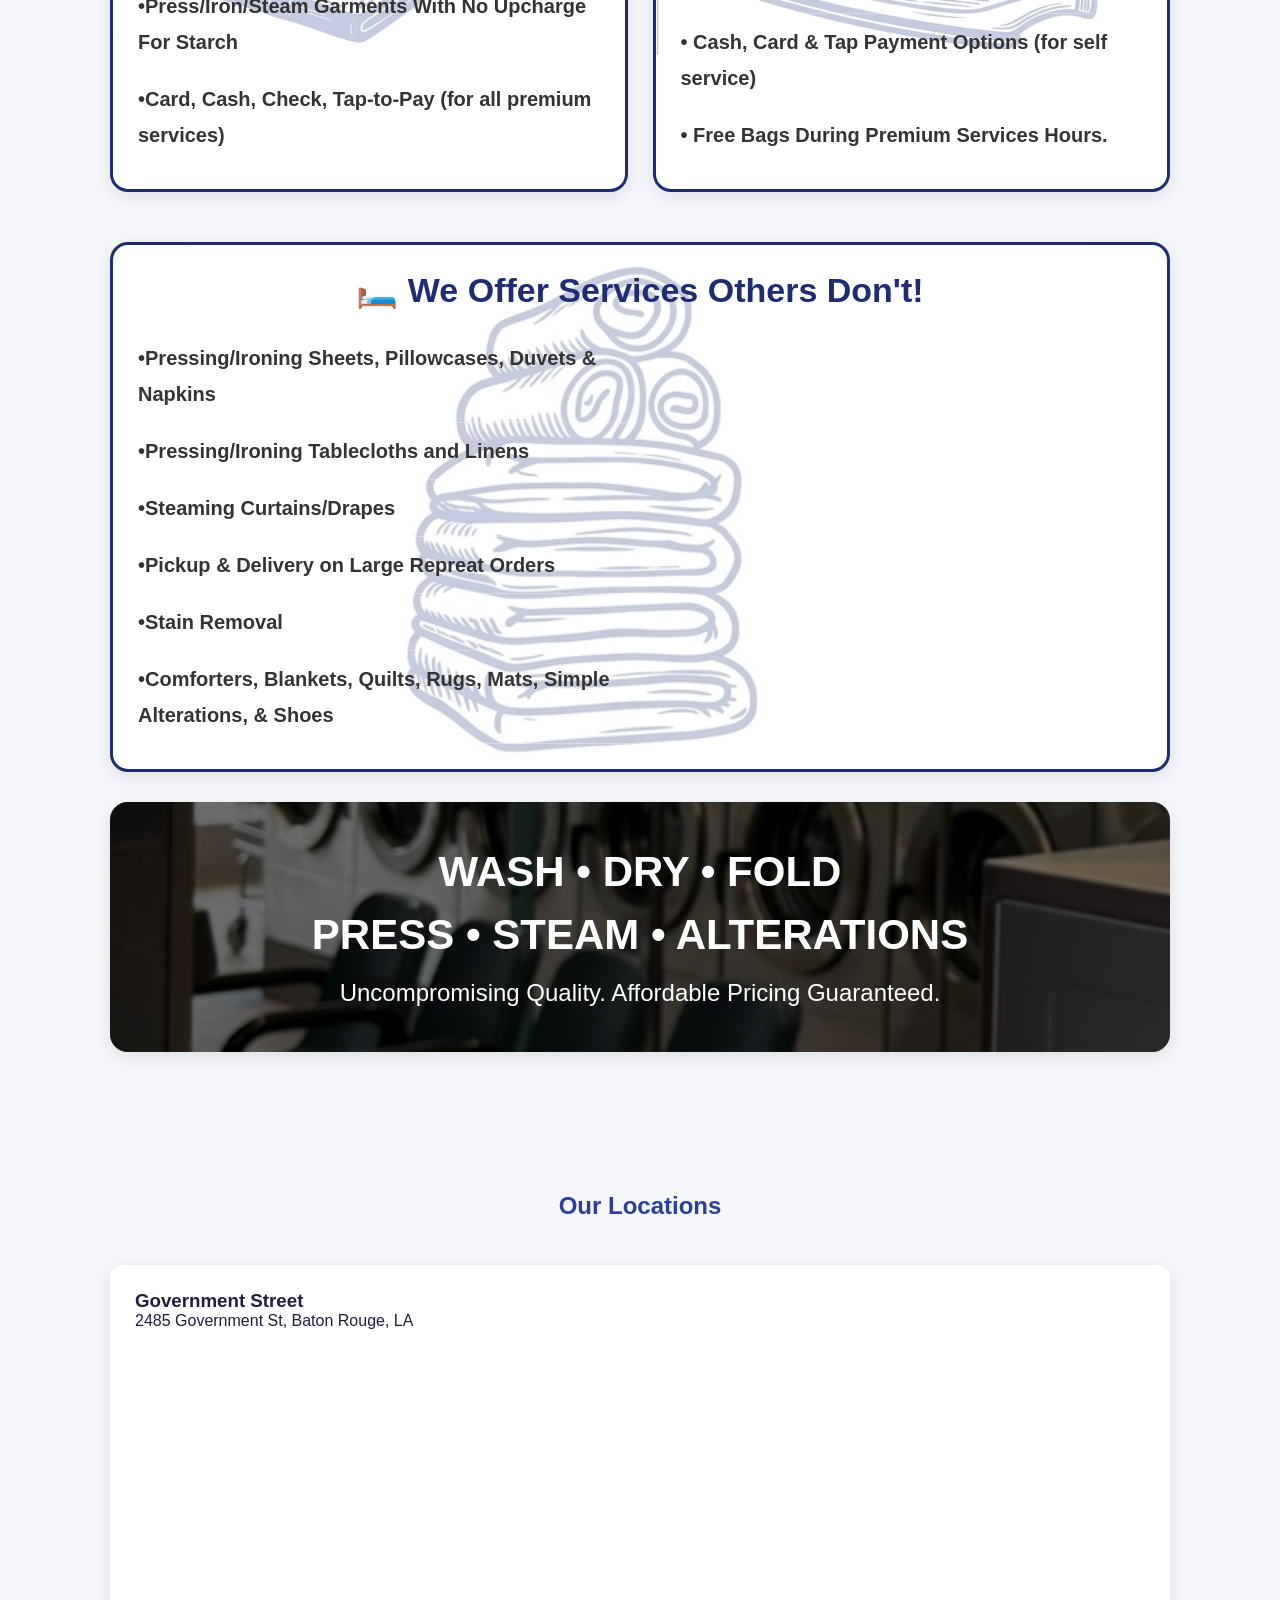
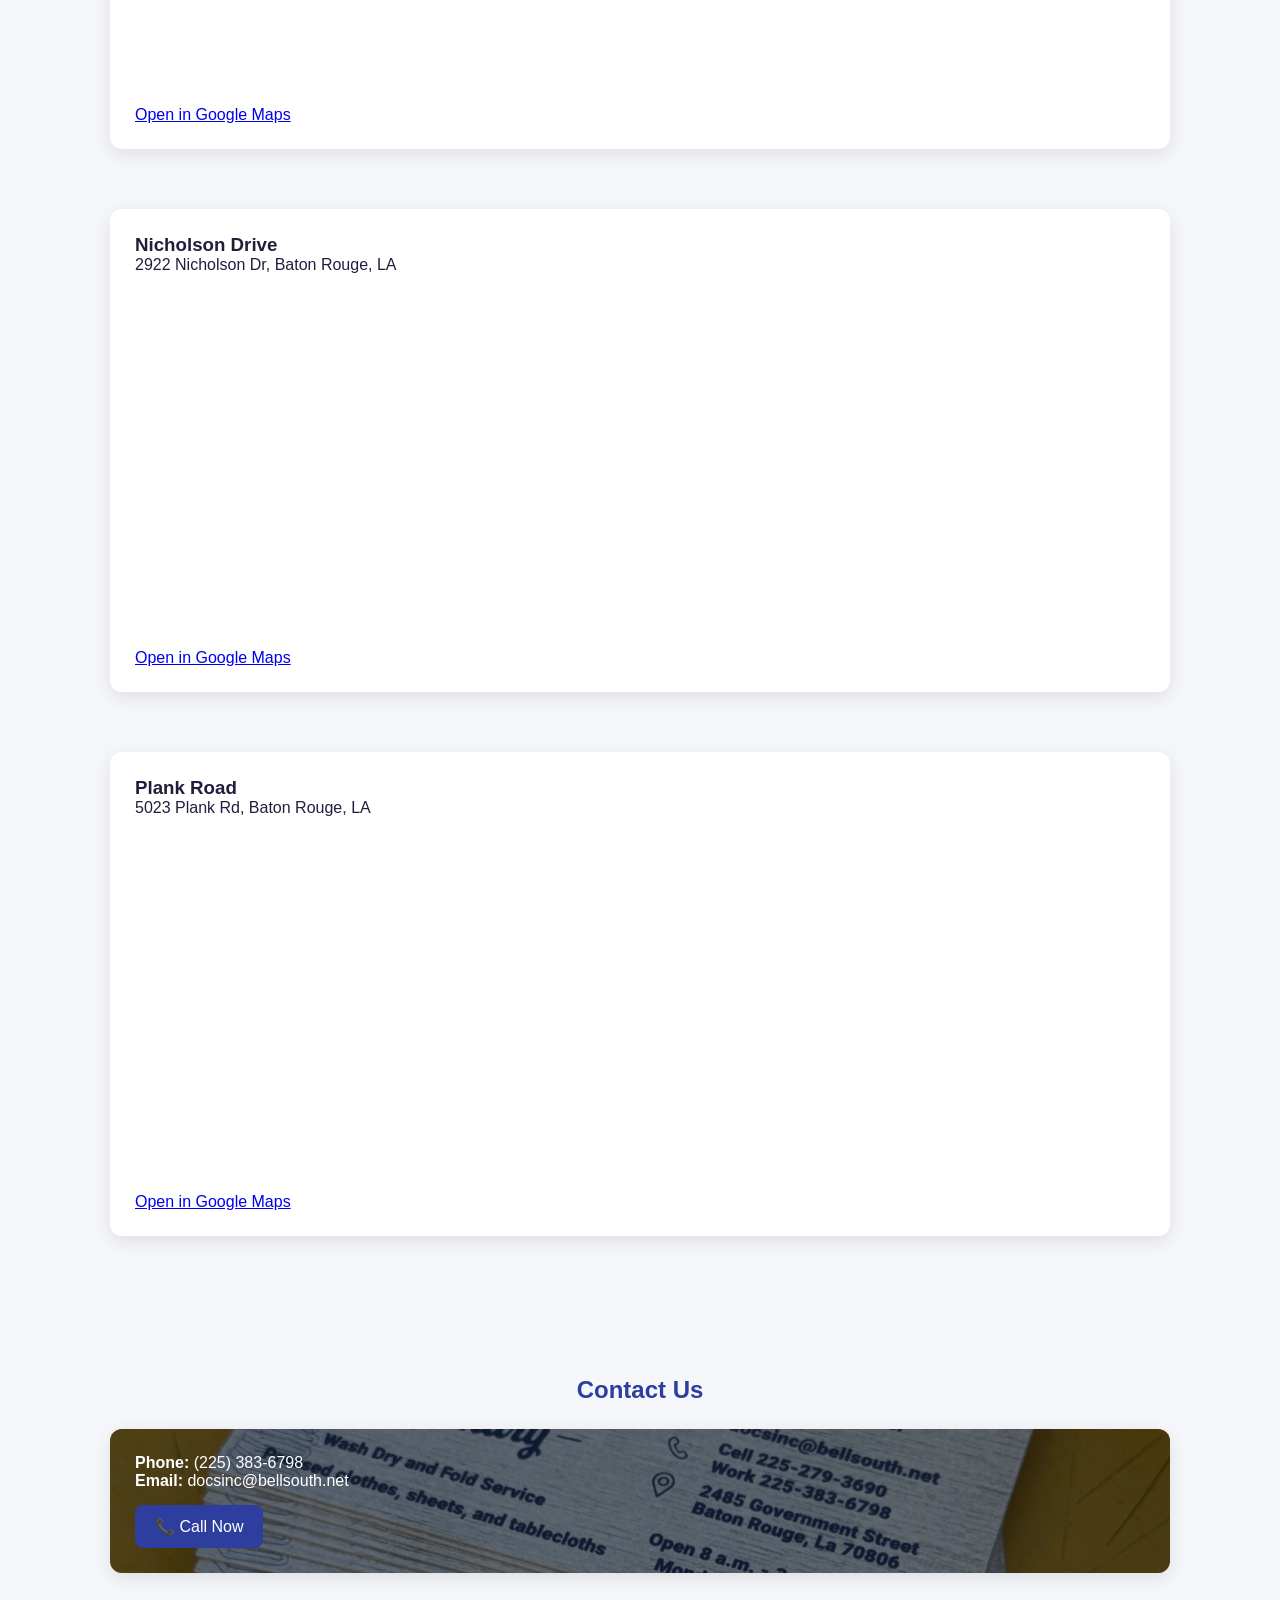
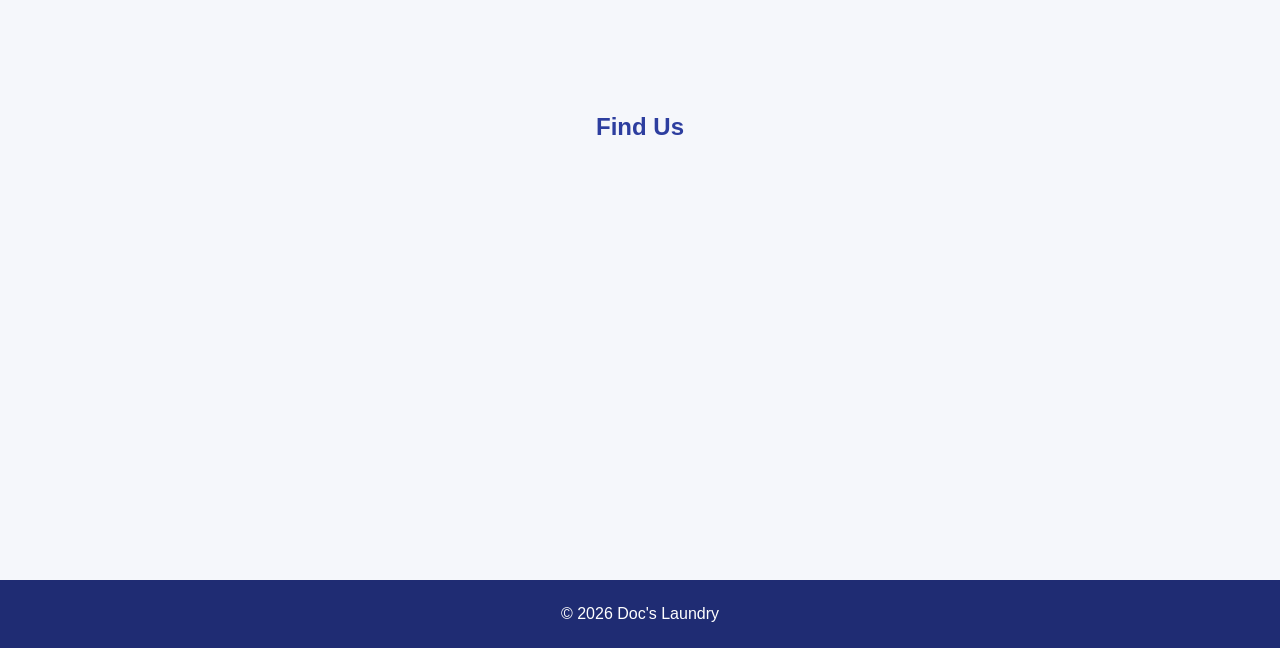
==== commit 751ca19e: "Update index.html minor fixes capitalization adding words etc" ====
--- a/index.html
+++ b/index.html
@@ -401,7 +401,7 @@
             </div>
         </div>
         <div class="hero-visual">
-            <p>Drop off, Wash, Dry, Fold Fast pickup, Premium services. The process is simple you drop off your clothes, the staff weighs them, washes, dries, and neatly folds or hangs thems.</p>
+            <p>Drop off, Wash, Dry, Fold, Pickup, Premium Services. The process is simple, you drop off your clothes, the staff weighs them, washes, dries, and neatly hangs or fold them then and you just pick it up.</p>
         </div>
     </div>
 </section>
@@ -410,8 +410,8 @@
     <h2>About Us</h2>
     <div class="card card-light">
         <p>
-            Doc’s Laundry is a trusted laundromat in Baton Rouge providing Laundry and linen services.
-            We offer wash dry and fold, steam, and press services for personal to commercial needs. Visit us at Doc's on government street for our premium services (8 am- 3 pm daily)
+            Doc’s Laundry is a trusted laundromat in Baton Rouge providing Laundry and Linen Services.
+            We offer wash dry and fold, steam, and press services for personal to commercial needs. Visit us at Doc's on Government Street for our Premium Services (8 am- 3 pm daily).
 	
         </p>
     </div>
@@ -423,7 +423,7 @@
 
     <div style="
         display:grid;
-        grid-template-columns:repeat(auto-fit,minmax(450px,1fr));
+        grid-template-columns:repeat(auto-fit,minmax(280px,1fr));
         gap:25px;
         margin-top:35px;
     ">
@@ -453,9 +453,9 @@
                 "> 	
 <li>•Drop-Off Same Day Service </li>
 <li>•Wash • Dry • Fold</li>
-<li>•Large Bundle Washes Welcomed<br> No load too big or no load too small</li>           
+<li>•Large Bundle Washes Welcomed<br> No Load Too Big! No Load Too Small!</li>           
                
-                <li>•Press/Iron/Steam Garments with No upcharge for starch</li><li>•Card, Cash, Check, Tap-to-Pay (for all premium services)</li>
+                <li>•Press/Iron/Steam Garments With No Upcharge For Starch</li><li>•Card, Cash, Check, Tap-to-Pay (for all premium services)</li>
                </ul>
             </div>
         </div>
@@ -473,20 +473,21 @@
                     font-size:32px;
                     margin-bottom:15px;
                 ">
-                     <center> 👔Do It Yourself!
+                     <center> 👔Do It Yourself! <br>
+<center> 7 A.M. - 10 P.M. <br> Everyday 
                  </h3>
 
                 <ul style="
                     list-style:none;
                     color:#333;
                     font-weight: bold;
-                    font-size:22px;
+                    font-size:20px;
                     line-height:1.8;
                 ">                <li>• Large & Small Commercial Washers</li>
                     <li>•A/C, T.V, Free Wifi </li>
-                    <li>• Soap Machine supplying:<br> Detergents, Fabric Softeners, Bleach & Dryer Sheets</li>
-                    <li>• Cash, Card & Tap (for self service)</li>
-                    <li>• Free Bags during Premium Services hours.</li>
+                    <li>• Soap Machine Supplying:<br> Detergents, Fabric Softeners, Bleach & Dryer Sheets</li>
+                    <li>• Cash, Card & Tap Payment Options (for self service)</li>
+                    <li>• Free Bags During Premium Services Hours.</li>
 
 
                 </ul>
@@ -520,15 +521,15 @@
             <ul style="
                 list-style:none;
                 color:#333;
-                font-size:18px;
+                font-size:20px;
 		font-weight: bold;
                 line-height:1.8;
             ">
-<li>•Pressing/Ironing Sheets, Pillowcases, Duvets and Napkins</li>
+<li>•Pressing/Ironing Sheets, Pillowcases, Duvets & Napkins</li>
                 <li>•Pressing/Ironing Tablecloths and Linens</li>
                 <li>•Steaming Curtains/Drapes</li>
 
-		<li>•Pickup & Delivery on Large Repeat Orders</li>
+		<li>•Pickup & Delivery on Large Repreat Orders</li>
                 <li>•Stain Removal</li>
                 <li>•Comforters, Blankets, Quilts, Rugs, Mats, Simple Alterations, & Shoes</li>
                 </ul>
@@ -581,7 +582,7 @@
                 font-size:24px;
                 margin-top:20px;
             ">
-                Uncompromising Quality. Affordable Pricing. Guaranteed.
+                Uncompromising Quality. Affordable Pricing Guaranteed.
             </p>
         </div>
     </div>
@@ -653,4 +654,4 @@
 
 <!-- scroll-on-view script removed as requested -->
 </body>
-</html>+</html>
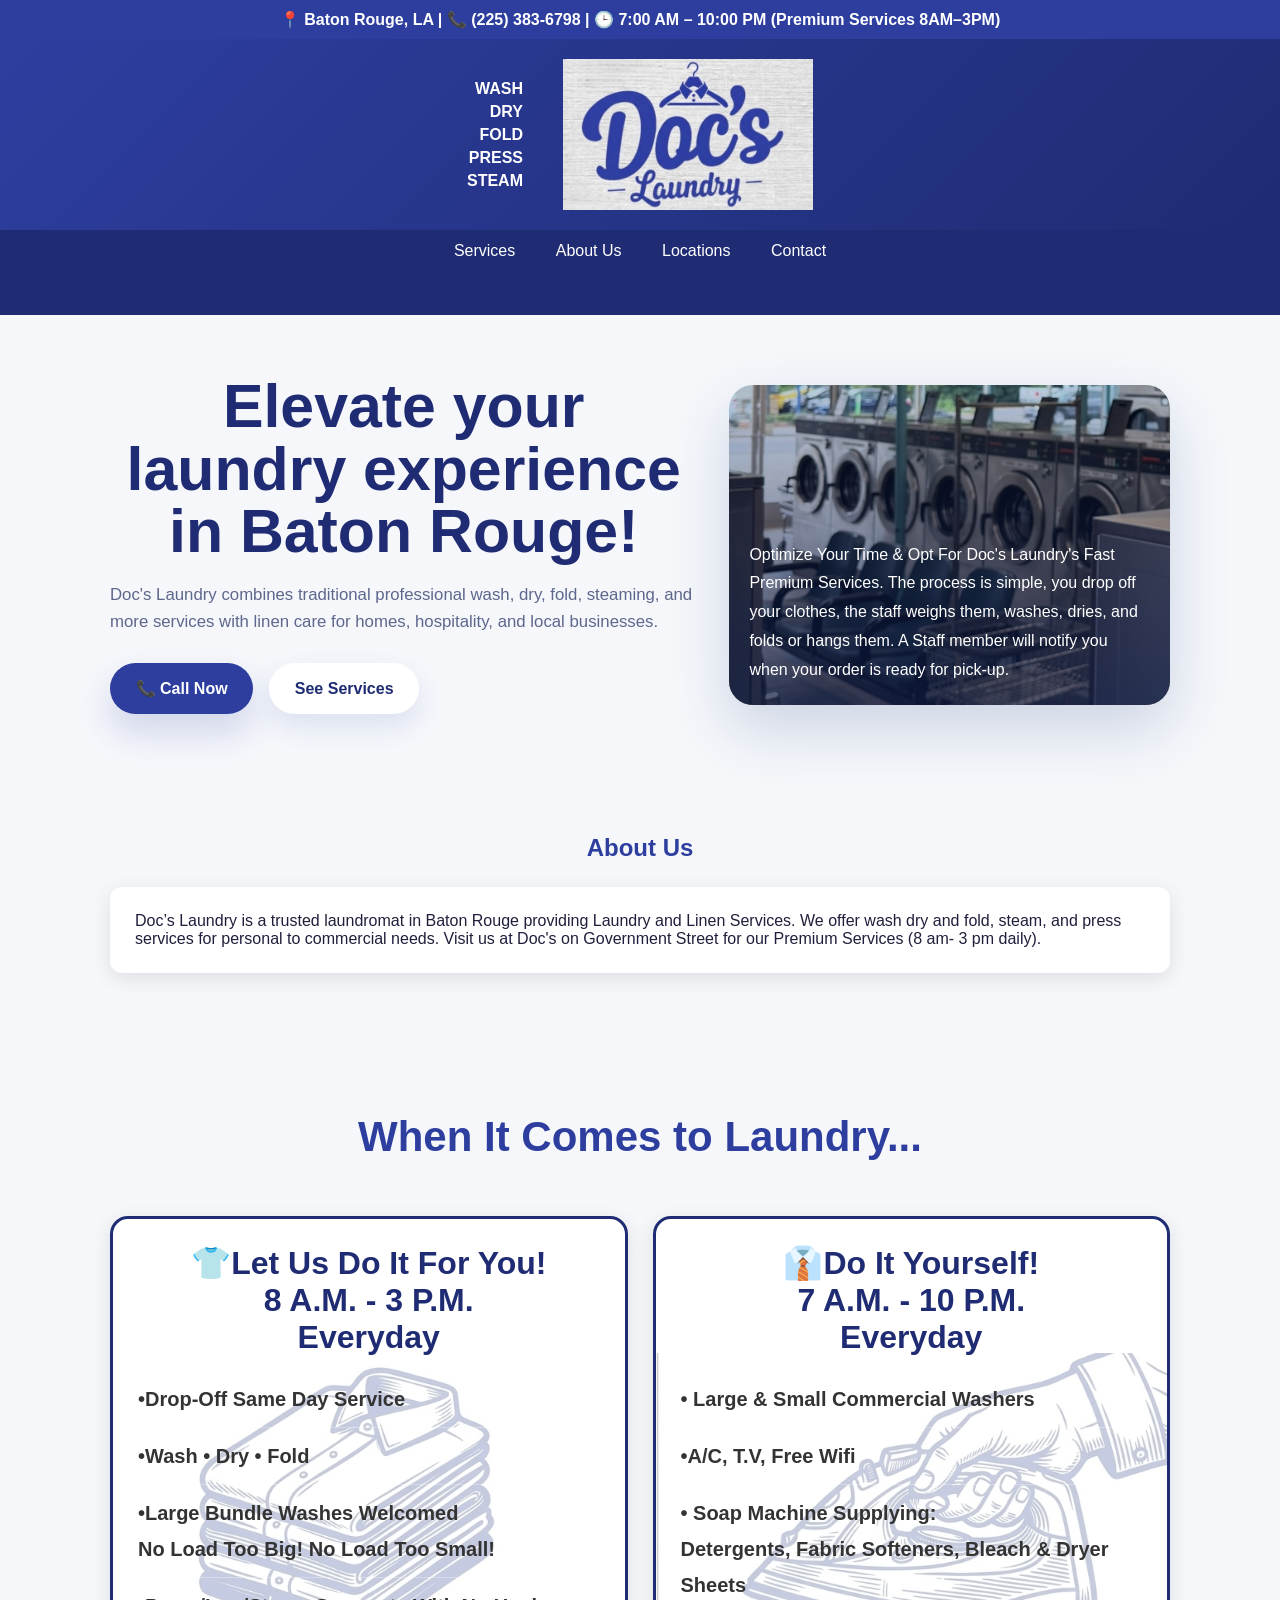
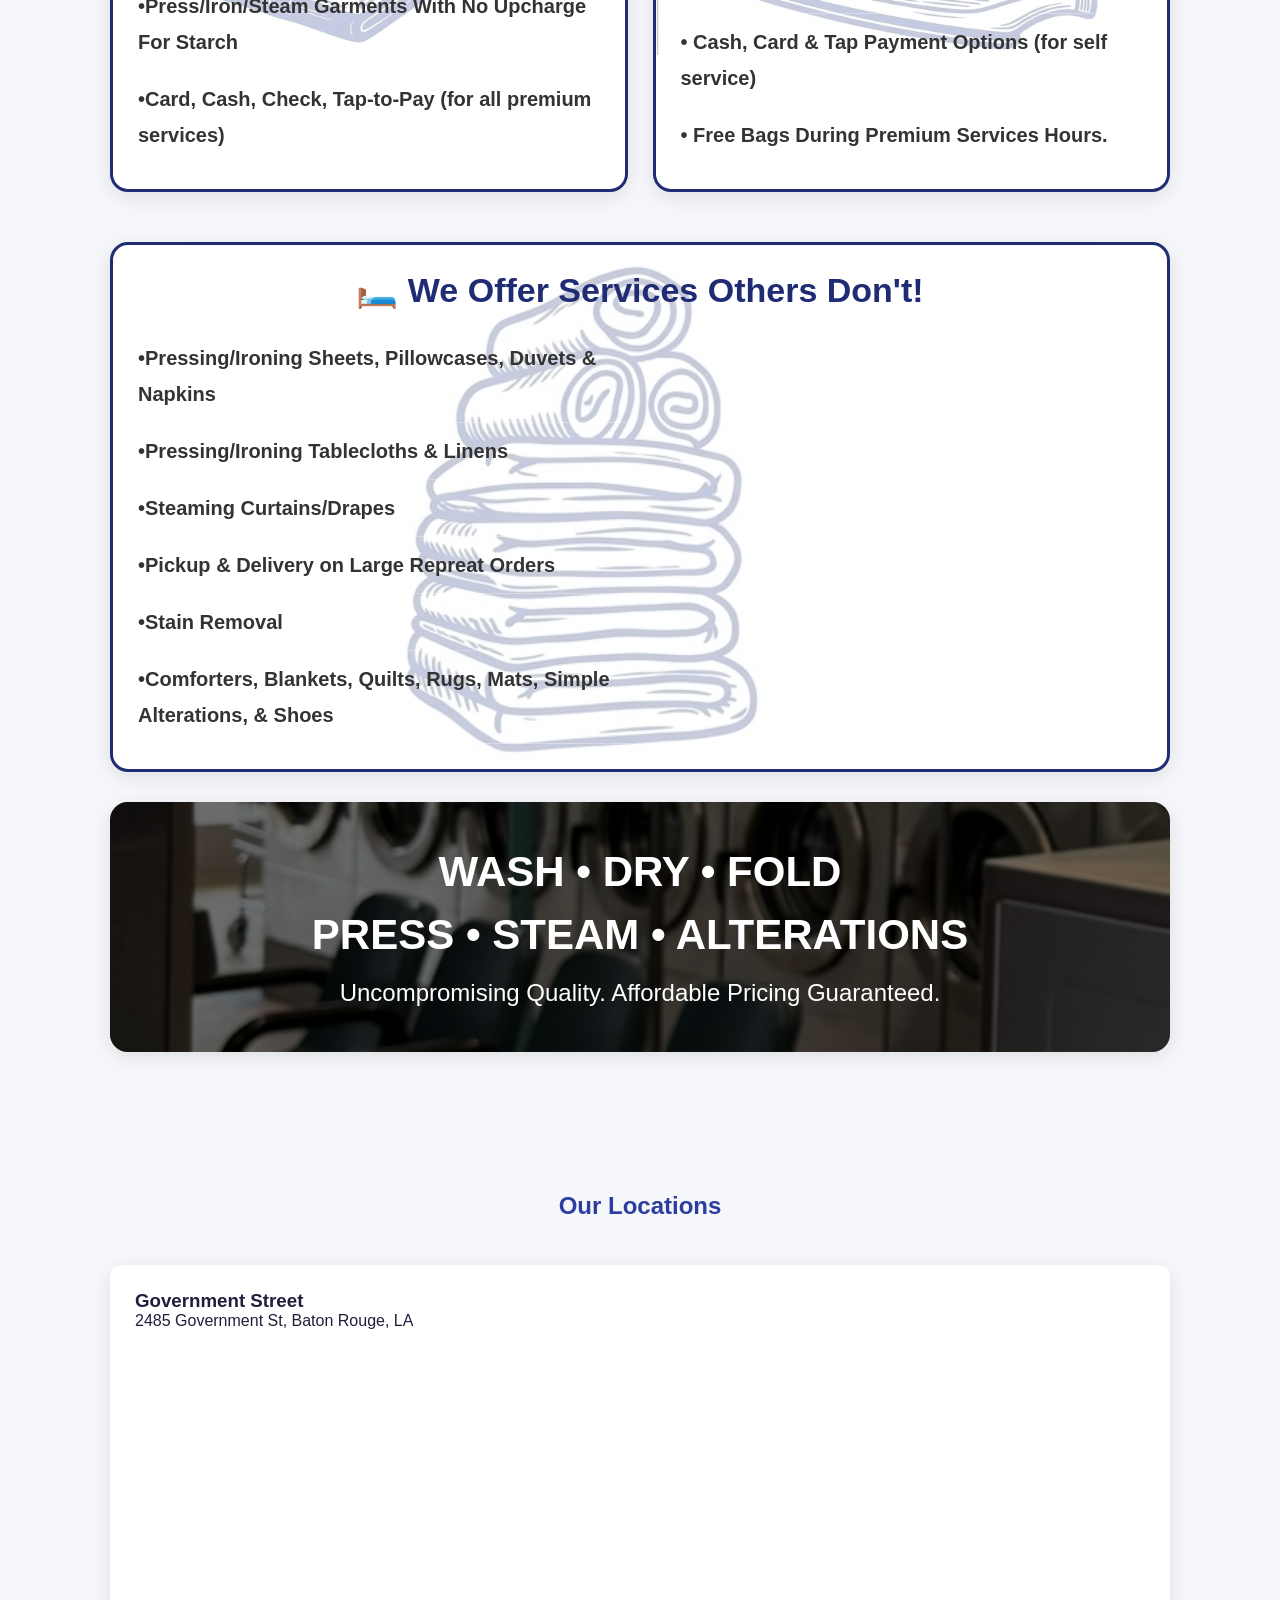
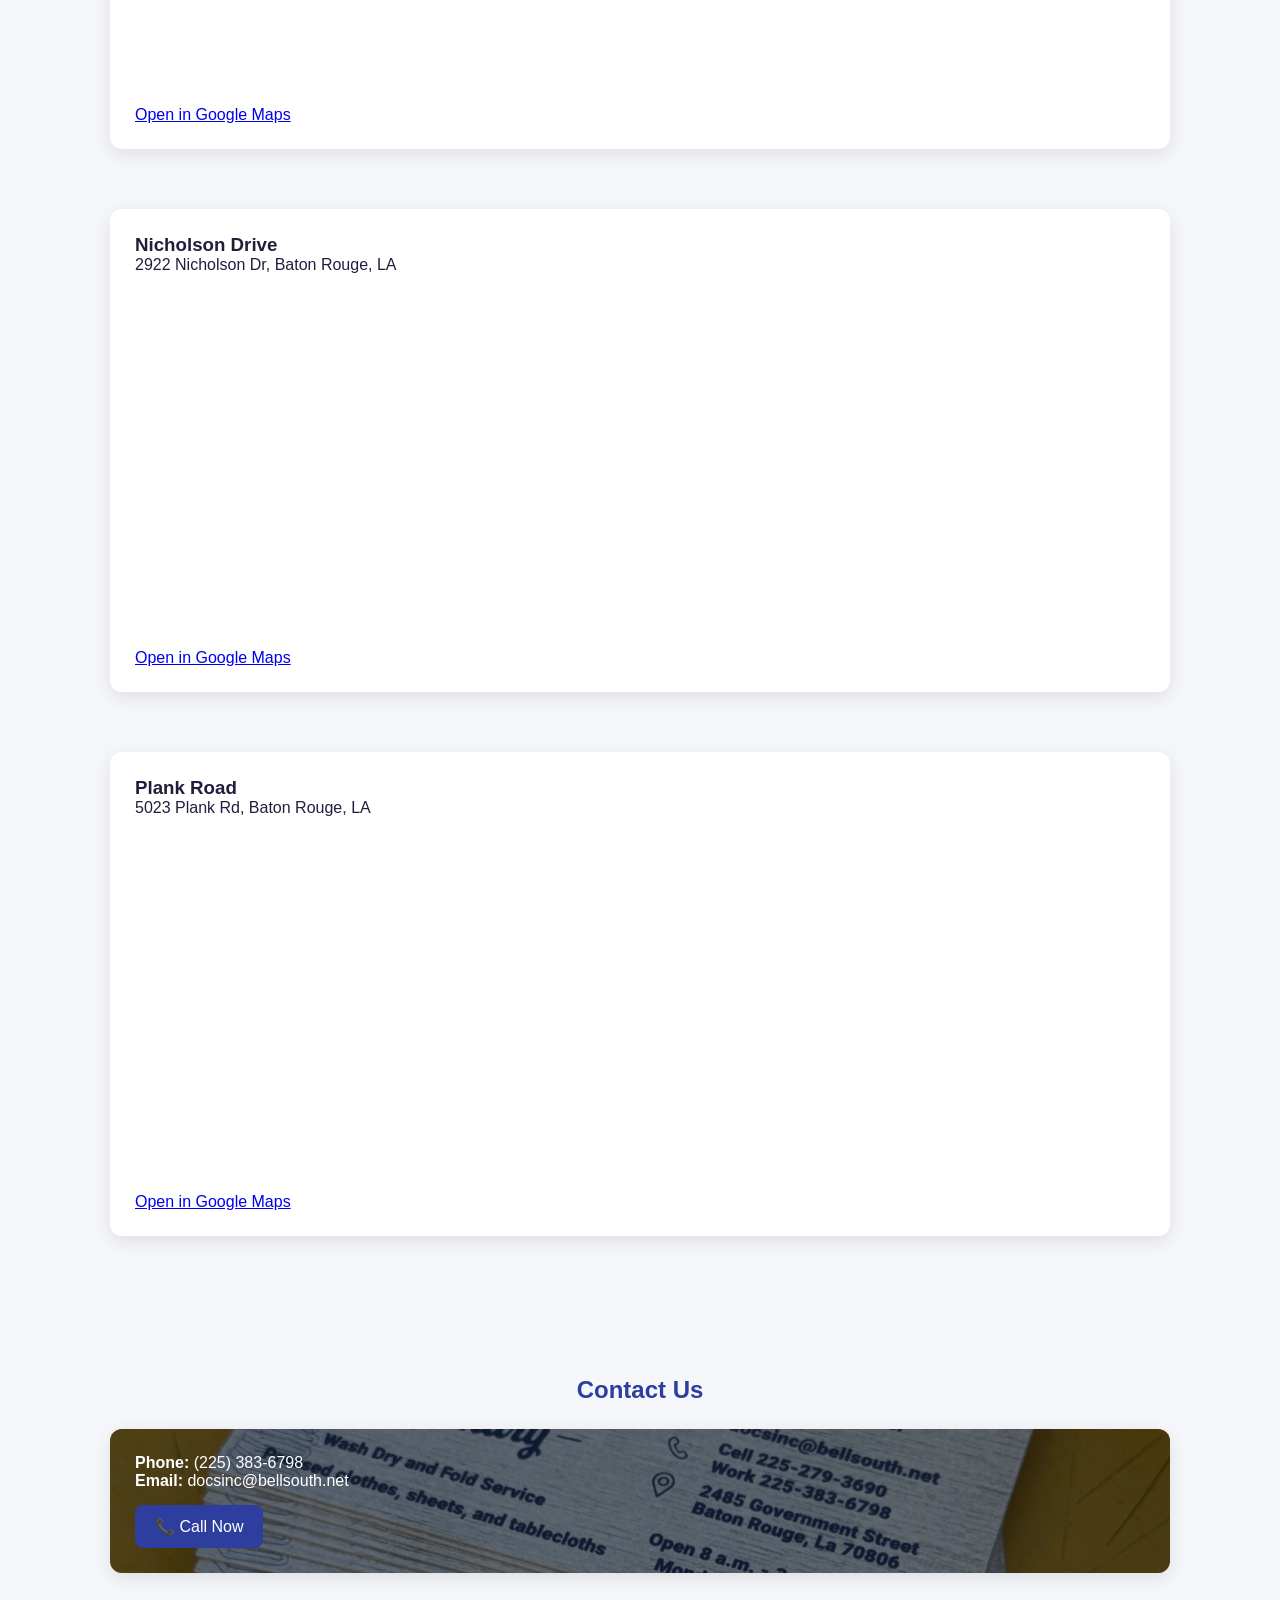
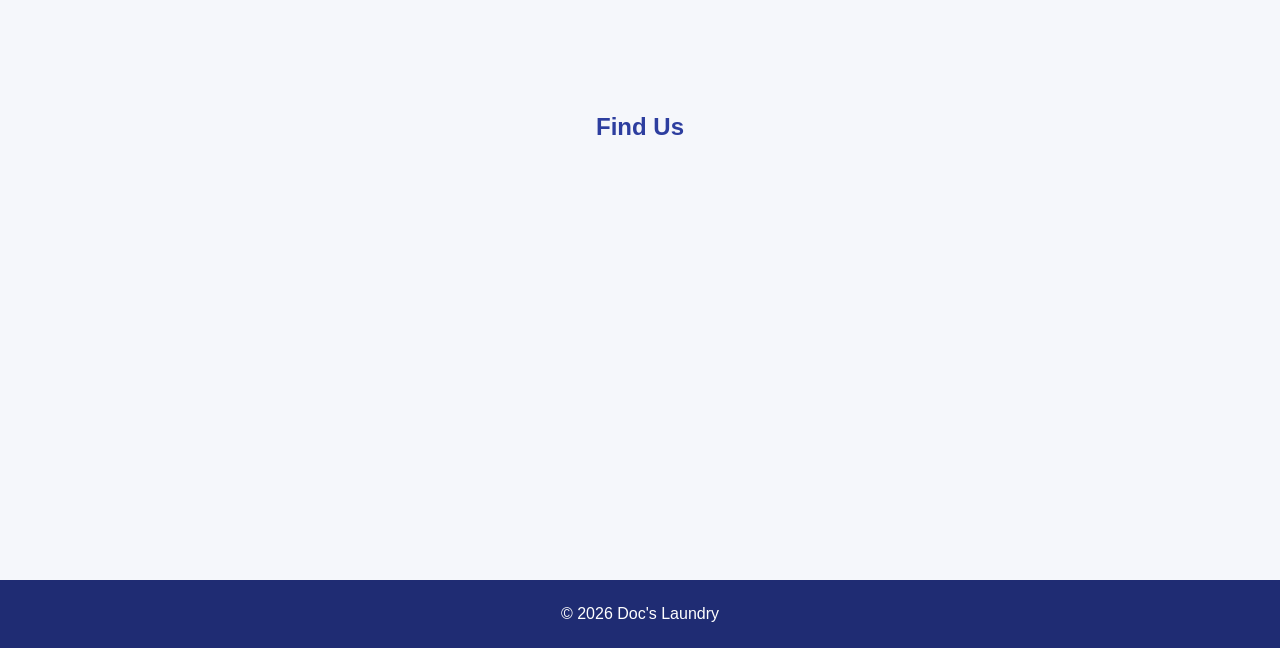
==== commit 4efac8cb: "Update index.html" ====
--- a/index.html
+++ b/index.html
@@ -393,7 +393,8 @@
 <section class="fade" style="padding: 60px 20px; max-width: 1100px; margin: auto; width: 100%;">
     <div class="hero-grid">
         <div class="hero-copy">
-            <h2>Elevate your laundry experience in Baton Rouge.</h2>
+            <h2>Elevate your laundry 
+experience in Baton Rouge!</h2>
             <p>Doc's Laundry combines traditional professional wash, dry, fold, steaming, and more services with linen care for homes, hospitality, and local businesses.</p>
             <div class="hero-actions">
                 <a class="btn-primary" href="tel:12253836798">📞 Call Now</a>
@@ -401,7 +402,7 @@
             </div>
         </div>
         <div class="hero-visual">
-            <p>Drop off, Wash, Dry, Fold, Pickup, Premium Services. The process is simple, you drop off your clothes, the staff weighs them, washes, dries, and neatly hangs or fold them then and you just pick it up.</p>
+            <p>Optimize Your Time & Opt For Doc's Laundry's Fast Premium Services. The process is simple, you drop off your clothes, the staff weighs them, washes, dries, and folds or hangs them. A Staff member will notify you when your order is ready for pick-up.</p>
         </div>
     </div>
 </section>
@@ -441,7 +442,7 @@
                     font-size:32px;
                     margin-bottom:15px;
                 ">
-                   <center>👕Let us do it for you!  <br>
+                   <center>👕Let Us Do It For You!  <br>
 <center> 8 A.M. - 3 P.M. <br> Everyday 
                 </h3>
                 <ul style="
@@ -526,7 +527,7 @@
                 line-height:1.8;
             ">
 <li>•Pressing/Ironing Sheets, Pillowcases, Duvets & Napkins</li>
-                <li>•Pressing/Ironing Tablecloths and Linens</li>
+                <li>•Pressing/Ironing Tablecloths & Linens</li>
                 <li>•Steaming Curtains/Drapes</li>
 
 		<li>•Pickup & Delivery on Large Repreat Orders</li>
